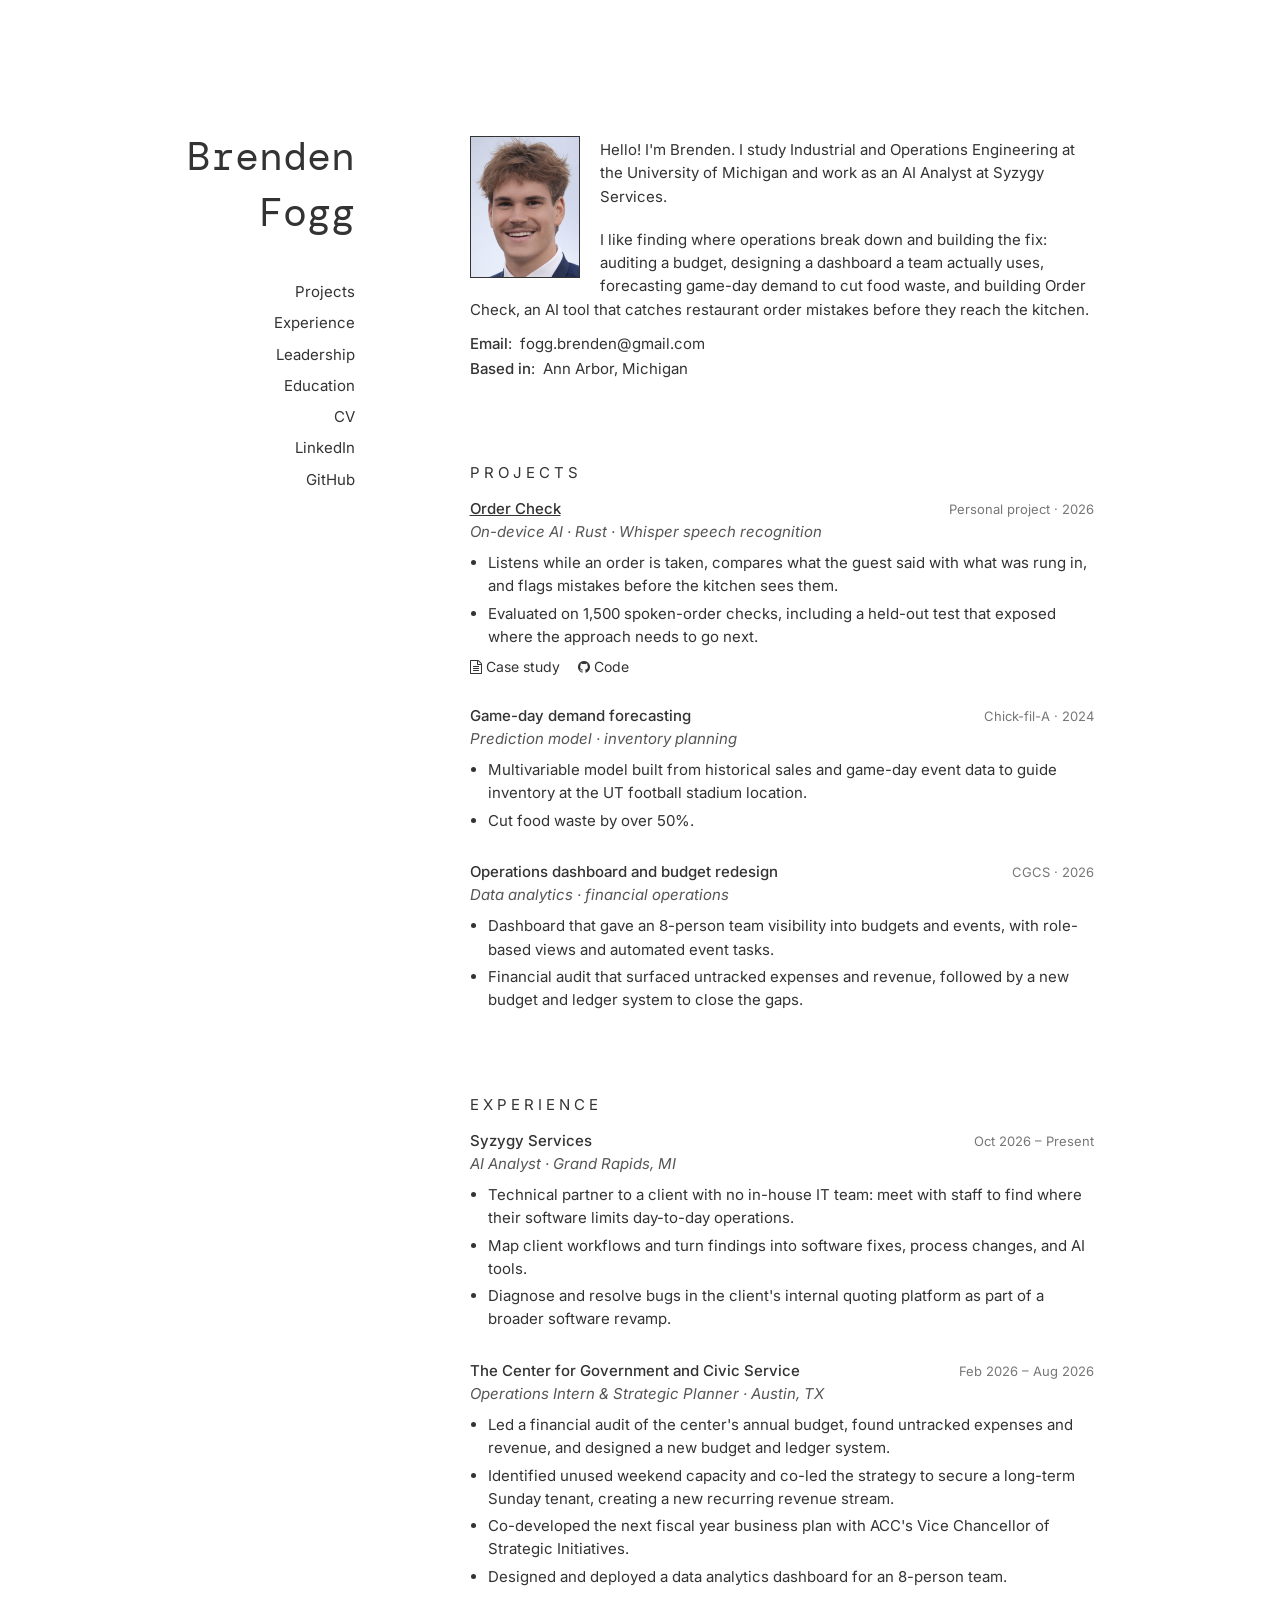
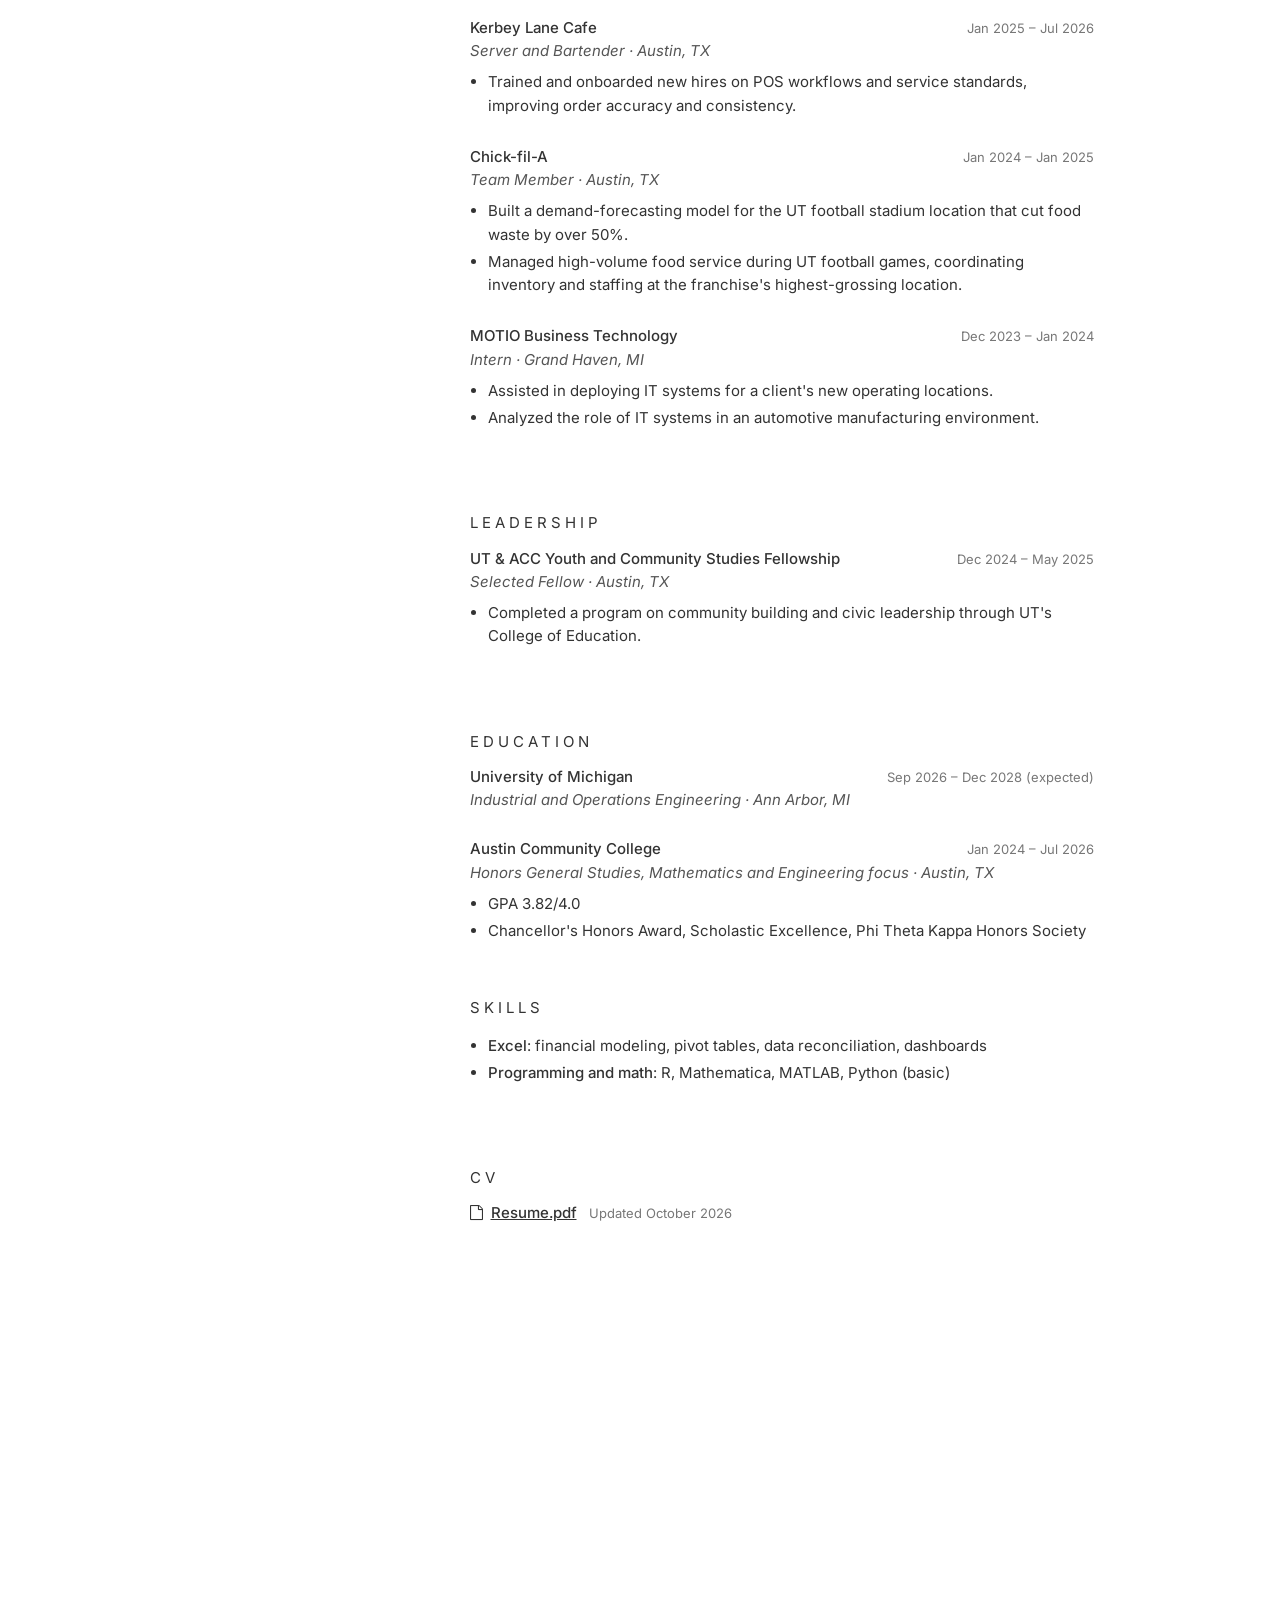
==== index.html @ 7ae4d27d "Reorganize home page: consistent entry layout, Leadership section, no budget figures Co-Authored-By:" ====
<!DOCTYPE html>
<html lang="en">
<head>
  <title>Brenden Fogg</title>

  <!-- meta -->
  <meta charset="UTF-8">
  <meta name="viewport" content="width=device-width, initial-scale=1">
  <meta name="description" content="Brenden Fogg: Industrial and Operations Engineering student at the University of Michigan and AI Analyst at Syzygy Services.">

  <!-- Font Awesome (icons) -->
  <link rel="stylesheet" href="https://cdnjs.cloudflare.com/ajax/libs/font-awesome/4.7.0/css/font-awesome.min.css">

  <!-- CSS -->
  <link rel="stylesheet" href="_css/style.css">
  <style>
    /* One layout for every entry: title + date, subtitle, bullets, links */
    .entry { margin-bottom: 26px; }
    .entry:last-child { margin-bottom: 0; }
    .entry-head { display: flex; justify-content: space-between; align-items: baseline; gap: 12px; flex-wrap: wrap; }
    .when { color: #777777; font-size: 13px; white-space: nowrap; }
    .sub { color: #555555; font-style: italic; }
    .entry ul { margin: 6px 0 0; padding-left: 18px; }
    .entry li { padding: 2px 0; }
    .entry-links { margin-top: 6px; font-size: 14px; }
    .entry-links a { margin-right: 14px; }
    .entry-links .fa { margin-right: 4px; }
    .facts div { padding: 1px 0; }
    .skill-list { margin: 0; padding-left: 18px; }
    .skill-list li { padding: 2px 0; }
  </style>
</head>

<body>
  <div class="container">

    <!-- left pane -->
    <div class="left-pane toc">
      <h1 class="name about">Brenden<br>Fogg<br></h1>
      <div class="mobile-header">
        <span class="about">Brenden Fogg</span>
      </div>
      <div class="mobile-toggle">
        <span></span>
        <span></span>
        <span></span>
      </div>
      <div class="links">
        <div class="visible-sm small-br"></div>
        <div href="#projects" class="nav projects">Projects</div>
        <div class="small-br"></div>
        <div href="#experience" class="nav experience">Experience</div>
        <div class="small-br"></div>
        <div href="#leadership" class="nav leadership">Leadership</div>
        <div class="small-br"></div>
        <div href="#education" class="nav education">Education</div>
        <div class="small-br"></div>
        <div href="#cv" class="nav cv">CV</div>
        <div class="small-br"></div>
        <a href="https://linkedin.com/in/brendenfogg">LinkedIn</a>
        <div class="small-br"></div>
        <a href="https://github.com/Brendenfogg">GitHub</a>
      </div>
    </div>

    <!-- right pane -->
    <div class="right-pane main">

      <!-- about -->
      <div class="anchor" id="about">
        <img src="_images/profile.png" alt="Brenden Fogg">
        <p>
          Hello! I'm Brenden. I study Industrial and Operations Engineering at the
          University of Michigan and work as an AI Analyst at Syzygy Services.
        </p>
        <p>
          I like finding where operations break down and building the fix: auditing a
          budget, designing a dashboard a team actually uses, forecasting game-day demand
          to cut food waste, and building Order Check, an AI tool that catches restaurant
          order mistakes before they reach the kitchen.
        </p>
        <div class="facts">
          <div><span class="bold">Email</span>:&nbsp;&nbsp;<a href="mailto:fogg.brenden@gmail.com">fogg.brenden@gmail.com</a></div>
          <div><span class="bold">Based in</span>:&nbsp;&nbsp;Ann Arbor, Michigan</div>
        </div>
      </div>

      <div class="br"></div>

      <!-- projects -->
      <div class="anchor" id="projects">
        <h2 class="section">Projects</h2>
        <div class="small-br"></div>

        <div class="entry">
          <div class="entry-head">
            <a href="projects/order-check/"><span class="bold">Order Check</span></a>
            <span class="when">Personal project · 2026</span>
          </div>
          <div class="sub">On-device AI · Rust · Whisper speech recognition</div>
          <ul>
            <li>Listens while an order is taken, compares what the guest said with what was rung in, and flags mistakes before the kitchen sees them.</li>
            <li>Evaluated on 1,500 spoken-order checks, including a held-out test that exposed where the approach needs to go next.</li>
          </ul>
          <div class="entry-links">
            <a href="projects/order-check/"><i class="fa fa-file-text-o" aria-hidden="true"></i>Case study</a>
            <a href="https://github.com/Brendenfogg/order-check"><i class="fa fa-github" aria-hidden="true"></i>Code</a>
          </div>
        </div>

        <div class="entry">
          <div class="entry-head">
            <span class="bold">Game-day demand forecasting</span>
            <span class="when">Chick-fil-A · 2024</span>
          </div>
          <div class="sub">Prediction model · inventory planning</div>
          <ul>
            <li>Multivariable model built from historical sales and game-day event data to guide inventory at the UT football stadium location.</li>
            <li>Cut food waste by over 50%.</li>
          </ul>
        </div>

        <div class="entry">
          <div class="entry-head">
            <span class="bold">Operations dashboard and budget redesign</span>
            <span class="when">CGCS · 2026</span>
          </div>
          <div class="sub">Data analytics · financial operations</div>
          <ul>
            <li>Dashboard that gave an 8-person team visibility into budgets and events, with role-based views and automated event tasks.</li>
            <li>Financial audit that surfaced untracked expenses and revenue, followed by a new budget and ledger system to close the gaps.</li>
          </ul>
        </div>
      </div>

      <div class="br"></div>

      <!-- experience -->
      <div class="anchor" id="experience">
        <h2 class="section">Experience</h2>
        <div class="small-br"></div>

        <div class="entry">
          <div class="entry-head">
            <span class="bold">Syzygy Services</span>
            <span class="when">Oct 2026 – Present</span>
          </div>
          <div class="sub">AI Analyst · Grand Rapids, MI</div>
          <ul>
            <li>Technical partner to a client with no in-house IT team: meet with staff to find where their software limits day-to-day operations.</li>
            <li>Map client workflows and turn findings into software fixes, process changes, and AI tools.</li>
            <li>Diagnose and resolve bugs in the client's internal quoting platform as part of a broader software revamp.</li>
          </ul>
        </div>

        <div class="entry">
          <div class="entry-head">
            <span class="bold">The Center for Government and Civic Service</span>
            <span class="when">Feb 2026 – Aug 2026</span>
          </div>
          <div class="sub">Operations Intern &amp; Strategic Planner · Austin, TX</div>
          <ul>
            <li>Led a financial audit of the center's annual budget, found untracked expenses and revenue, and designed a new budget and ledger system.</li>
            <li>Identified unused weekend capacity and co-led the strategy to secure a long-term Sunday tenant, creating a new recurring revenue stream.</li>
            <li>Co-developed the next fiscal year business plan with ACC's Vice Chancellor of Strategic Initiatives.</li>
            <li>Designed and deployed a data analytics dashboard for an 8-person team.</li>
          </ul>
        </div>

        <div class="entry">
          <div class="entry-head">
            <span class="bold">Kerbey Lane Cafe</span>
            <span class="when">Jan 2025 – Jul 2026</span>
          </div>
          <div class="sub">Server and Bartender · Austin, TX</div>
          <ul>
            <li>Trained and onboarded new hires on POS workflows and service standards, improving order accuracy and consistency.</li>
          </ul>
        </div>

        <div class="entry">
          <div class="entry-head">
            <span class="bold">Chick-fil-A</span>
            <span class="when">Jan 2024 – Jan 2025</span>
          </div>
          <div class="sub">Team Member · Austin, TX</div>
          <ul>
            <li>Built a demand-forecasting model for the UT football stadium location that cut food waste by over 50%.</li>
            <li>Managed high-volume food service during UT football games, coordinating inventory and staffing at the franchise's highest-grossing location.</li>
          </ul>
        </div>

        <div class="entry">
          <div class="entry-head">
            <span class="bold">MOTIO Business Technology</span>
            <span class="when">Dec 2023 – Jan 2024</span>
          </div>
          <div class="sub">Intern · Grand Haven, MI</div>
          <ul>
            <li>Assisted in deploying IT systems for a client's new operating locations.</li>
            <li>Analyzed the role of IT systems in an automotive manufacturing environment.</li>
          </ul>
        </div>
      </div>

      <div class="br"></div>

      <!-- leadership -->
      <div class="anchor" id="leadership">
        <h2 class="section">Leadership</h2>
        <div class="small-br"></div>

        <div class="entry">
          <div class="entry-head">
            <span class="bold">UT &amp; ACC Youth and Community Studies Fellowship</span>
            <span class="when">Dec 2024 – May 2025</span>
          </div>
          <div class="sub">Selected Fellow · Austin, TX</div>
          <ul>
            <li>Completed a program on community building and civic leadership through UT's College of Education.</li>
          </ul>
        </div>
      </div>

      <div class="br"></div>

      <!-- education -->
      <div class="anchor" id="education">
        <h2 class="section">Education</h2>
        <div class="small-br"></div>

        <div class="entry">
          <div class="entry-head">
            <span class="bold">University of Michigan</span>
            <span class="when">Sep 2026 – Dec 2028 (expected)</span>
          </div>
          <div class="sub">Industrial and Operations Engineering · Ann Arbor, MI</div>
        </div>

        <div class="entry">
          <div class="entry-head">
            <span class="bold">Austin Community College</span>
            <span class="when">Jan 2024 – Jul 2026</span>
          </div>
          <div class="sub">Honors General Studies, Mathematics and Engineering focus · Austin, TX</div>
          <ul>
            <li>GPA 3.82/4.0</li>
            <li>Chancellor's Honors Award, Scholastic Excellence, Phi Theta Kappa Honors Society</li>
          </ul>
        </div>

        <div class="small-br"></div>
        <h2 class="section" style="margin-top:18px">Skills</h2>
        <div class="small-br"></div>
        <ul class="skill-list">
          <li><span class="bold">Excel</span>: financial modeling, pivot tables, data reconciliation, dashboards</li>
          <li><span class="bold">Programming and math</span>: R, Mathematica, MATLAB, Python (basic)</li>
        </ul>
      </div>

      <div class="br"></div>

      <!-- cv -->
      <div class="anchor" id="cv">
        <h2 class="section">CV</h2>
        <div class="small-br"></div>
        <div>
          <a href="_data/BrendenFogg-CV.pdf"><i class="fa fa-file-o" aria-hidden="true"></i>&nbsp; <span class="bold">Resume.pdf</span></a>
          <span class="when">&nbsp; Updated October 2026</span>
        </div>
        <div class="br"></div>
      </div>

      <div class="abyss"></div>
    </div>

  </div>

  <script src="_js/main.js"></script>
</body>
</html>
---- _css/style.css ----
/* ============================================================
   Brenden Fogg — Personal Website
   Style inspired by tsnaomi.net
   ============================================================ */

/* ---- Fonts ---- */
@import url('https://fonts.googleapis.com/css2?family=DM+Mono:wght@400;500&family=Inter:wght@400;500&display=swap');


/* ---- Reset / Base ---- */
html {
  -webkit-tap-highlight-color: rgba(0, 0, 0, 0);
  -webkit-text-size-adjust: 100%;
  scroll-behavior: smooth;
}

body {
  font-size: 15px;
  font-family: 'Inter', -apple-system, BlinkMacSystemFont, 'Helvetica Neue', Helvetica, Arial, sans-serif;
  background: #ffffff;
  color: #333333;
  margin: 0;
  padding: 0;
}

h1 {
  font-weight: normal;
  margin-block-start: 0px;
  margin-block-end: 0px;
}

h2 {
  margin-block-start: 0px;
  margin-block-end: 0px;
  font-size: inherit;
  font-weight: normal;
}

a,
a:active {
  color: #333333;
  text-decoration: none;
}

a.bold,
a .bold {
  text-decoration: underline;
}

a,
.name,
.nav,
.mobile-toggle,
.mobile-header > span {
  cursor: pointer;
}

a:hover,
a:hover span,
.about:hover,
.nav:hover,
.nav.active {
  color: #6ab0d8;
}

br {
  padding-top: 2px;
}

/* ---- Name (left pane) ---- */
.name {
  font-family: 'DM Mono', 'Courier New', Courier, monospace;
  line-height: 1.4;
  font-size: 40px;
  margin-bottom: 40px;
  font-weight: 400;
}

.mobile-header {
  font-family: 'DM Mono', 'Courier New', Courier, monospace;
}

/* ---- Bold / emphasis ---- */
.bold {
  font-weight: 500;
}

/* ---- Layout ---- */
.container {
  color: #333333;
  line-height: 1.55;
  margin: 10% auto;
  overflow: visible;
}

.toc {
  z-index: 10;
  cursor: default;
  width: 224px;
}

.main {
  margin-bottom: 140px;
}

/* ---- Profile image / pixel-hero ---- */
#about img {
  float: left;
  height: 140px;
  margin: 8px 20px 10px 0;
  padding: 0;
  border: 1px solid #333333;
}

#photo-hero {
  float: left;
  width: 160px;
  min-height: 160px;
  margin: 8px 20px 10px 0;
  line-height: 0;
}

#photo-hero canvas {
  display: block;
  background: #ffffff;
  filter: grayscale(100%);
}


.main > div {
  position: relative;
  top: 0;
}

.main div p {
  margin: 0;
  padding: 10px 0;
}

/* ---- Section headers ---- */
.section {
  text-transform: uppercase;
  letter-spacing: 4px;
  margin-bottom: 4px;
}

/* ---- Scroll target offset so headings don't hide under the fixed sidebar ---- */
.anchor {
  scroll-margin-top: 40px;
}

/* ---- Spacers ---- */
.br {
  height: 80px;
}

.small-br {
  height: 8px;
}

/* ---- Icons / links ---- */
.icon {
  padding-left: 4px;
  font-size: 12px;
}

.fa {
  color: #333333;
}

/* ---- Project/paper entries ---- */
.entry {
  margin-bottom: 0;
}

.author-highlight {
  font-weight: 500;
}

/* ---- Tag chips ---- */
.tag {
  display: inline-block;
  font-size: 11px;
  letter-spacing: 0.5px;
  border: 1px solid #aaaaaa;
  color: #777777;
  padding: 1px 6px;
  margin-left: 4px;
  vertical-align: middle;
  line-height: 1.6;
}

/* ---- Abyss (scroll padding at bottom) ---- */
.abyss {
  height: 190px;
}


/* ============================================================
   Responsive — min 630px (not tiny)
   ============================================================ */
@media (min-width: 630px) {
  .mobile-header,
  .mobile-toggle,
  .visible-sm {
    display: none;
  }

  .left-pane,
  .right-pane {
    display: inline-block;
  }

  .left-pane {
    width: auto;
  }

  .toc {
    text-align: right;
    position: fixed;
    top: 10vw;
  }
}

/* ============================================================
   Responsive — min 920px (full screen)
   ============================================================ */
@media (min-width: 920px) {
  .container {
    max-width: 907px;
  }

  .right-pane {
    width: 624px;
    margin-left: 223px;
    padding-left: 60px;
  }

  .main > div {
    top: 0;
  }
}

/* ============================================================
   Responsive — 630px–1100px (half < < full)
   ============================================================ */
@media (min-width: 630px) and (max-width: 1100px) {
  .container {
    max-width: 877px;
  }

  .right-pane {
    padding-left: 30px;
  }
}

/* ============================================================
   Responsive — 630px–919px (half screen)
   ============================================================ */
@media (min-width: 630px) and (max-width: 919px) {
  .container {
    max-width: 625px;
  }

  .right-pane {
    width: 439px;
    margin-left: 156px;
  }

  .name {
    font-size: 28px;
    margin-bottom: 20px;
  }

  .links {
    font-size: 14.5px;
  }
}

/* ============================================================
   Responsive — max 629px (tiny / mobile)
   ============================================================ */
@media (max-width: 629px) {
  body {
    width: 100%;
  }

  .container {
    margin: 0 auto;
  }

  .left-pane {
    top: 0;
    left: 0;
  }

  .right-pane {
    width: 100%;
    margin: 60px 0 80px;
  }

  .right-pane > div {
    width: 94%;
    margin: 10px 18px 0 auto;
  }

  .name,
  .links .slash {
    display: none;
  }

  .mobile-header {
    font-size: 22px;
    text-align: left;
    display: block;
    word-spacing: 0px;
    padding-top: 11px;
    padding-left: 14px;
  }

  .toc {
    position: fixed;
    overflow: hidden;
    transition: all 0.3s;
    top: 0px;
    width: 100%;
    max-height: 12px;
    padding-bottom: 40px;
    border-bottom: 1px solid #c7c7c7;
    background-color: rgba(255, 255, 255, 0.95);
    z-index: 999;
    -webkit-transition: all 0.3s;
  }

  .links {
    text-align: center;
    width: 100%;
    float: right;
    padding-top: 20px;
  }

  .open-nav {
    max-height: 380px;
  }

  .mobile-toggle {
    position: absolute;
    top: 0;
    right: 0;
    width: 50px;
    height: 52px;
    transition: .5s ease-in-out;
  }

  .mobile-toggle span {
    display: block;
    width: 18px;
    height: 2px;
    margin: 0 0 4px 18px;
    background: #333333;
    transition: .25s ease-in-out;
  }

  .mobile-toggle span:nth-child(1) {
    margin-top: 20px;
    transform-origin: top left;
  }

  .mobile-toggle span:nth-child(3) {
    transform-origin: bottom left;
  }

  .open-nav .mobile-toggle span:nth-child(2) {
    width: 0%;
  }

  .open-nav .mobile-toggle span:nth-child(1) {
    transform: rotate(45deg);
  }

  .open-nav .mobile-toggle span:nth-child(3) {
    transform: rotate(-45deg);
  }
}
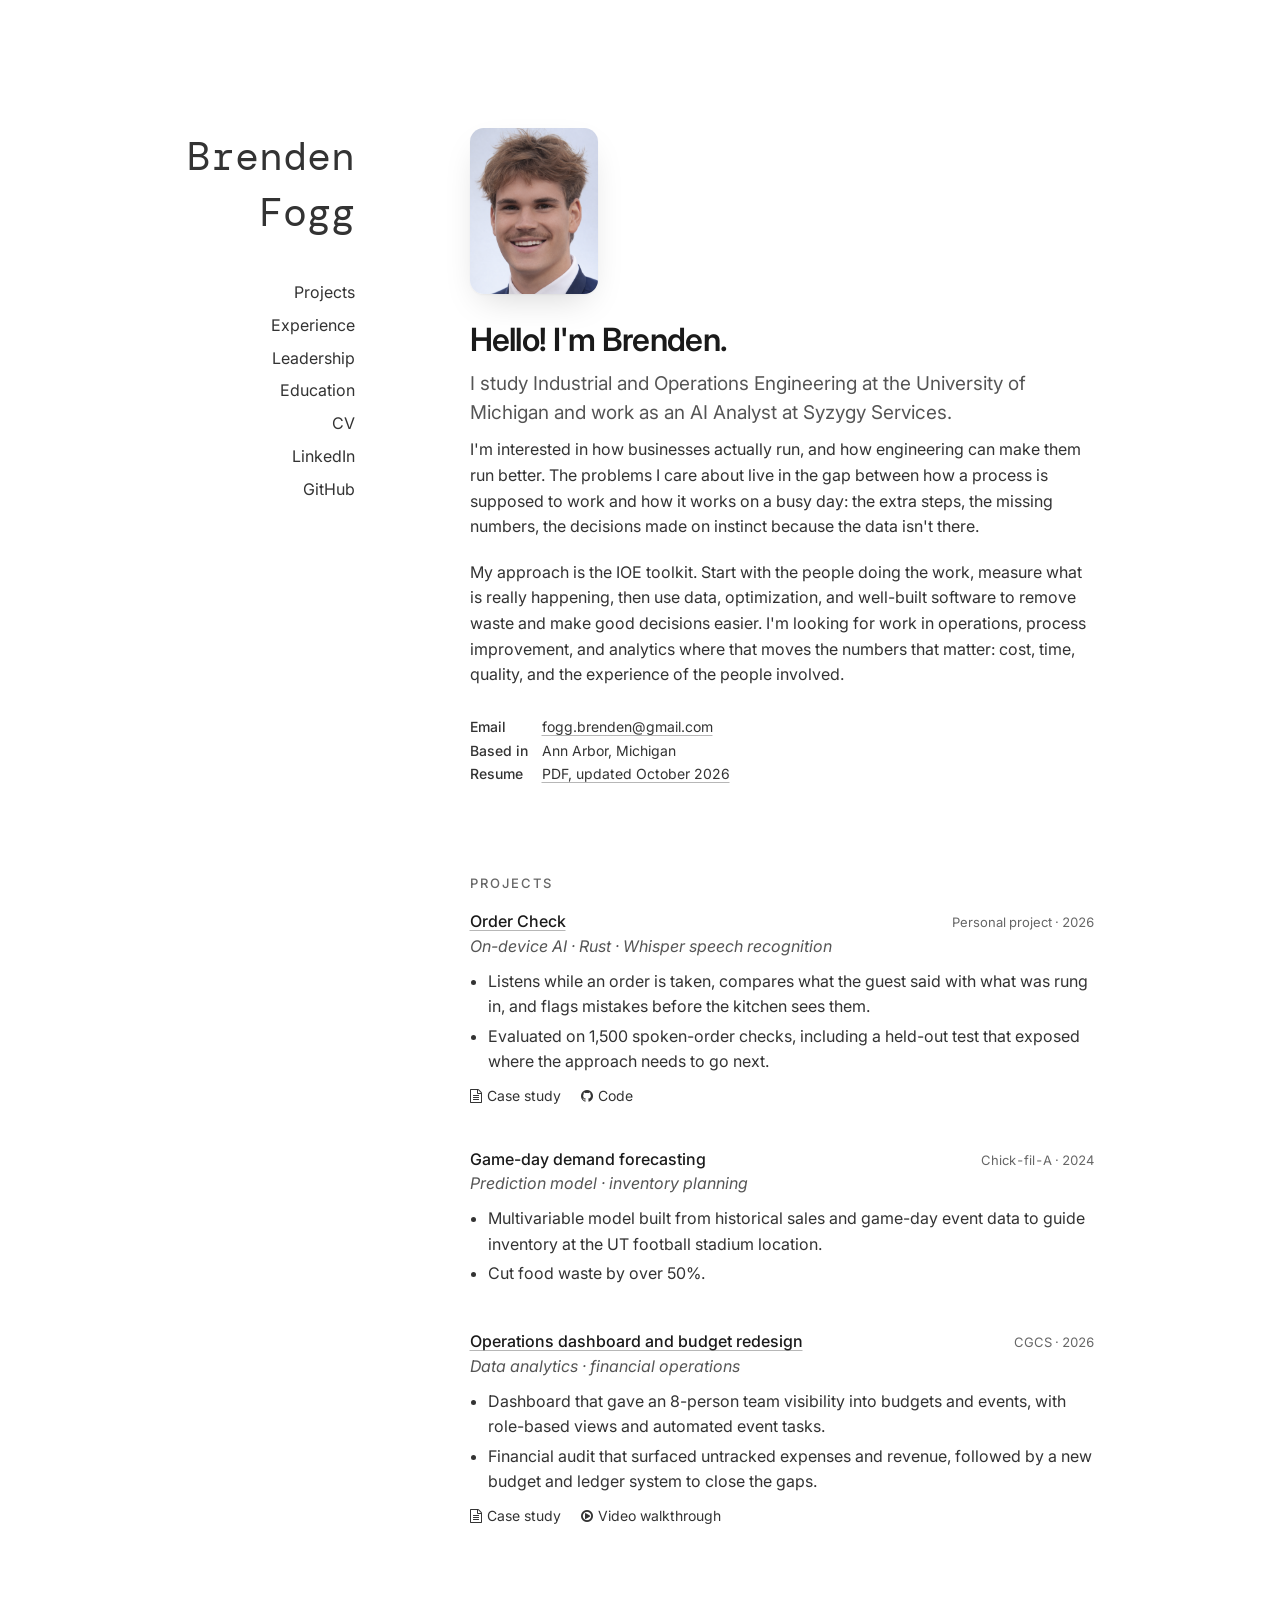
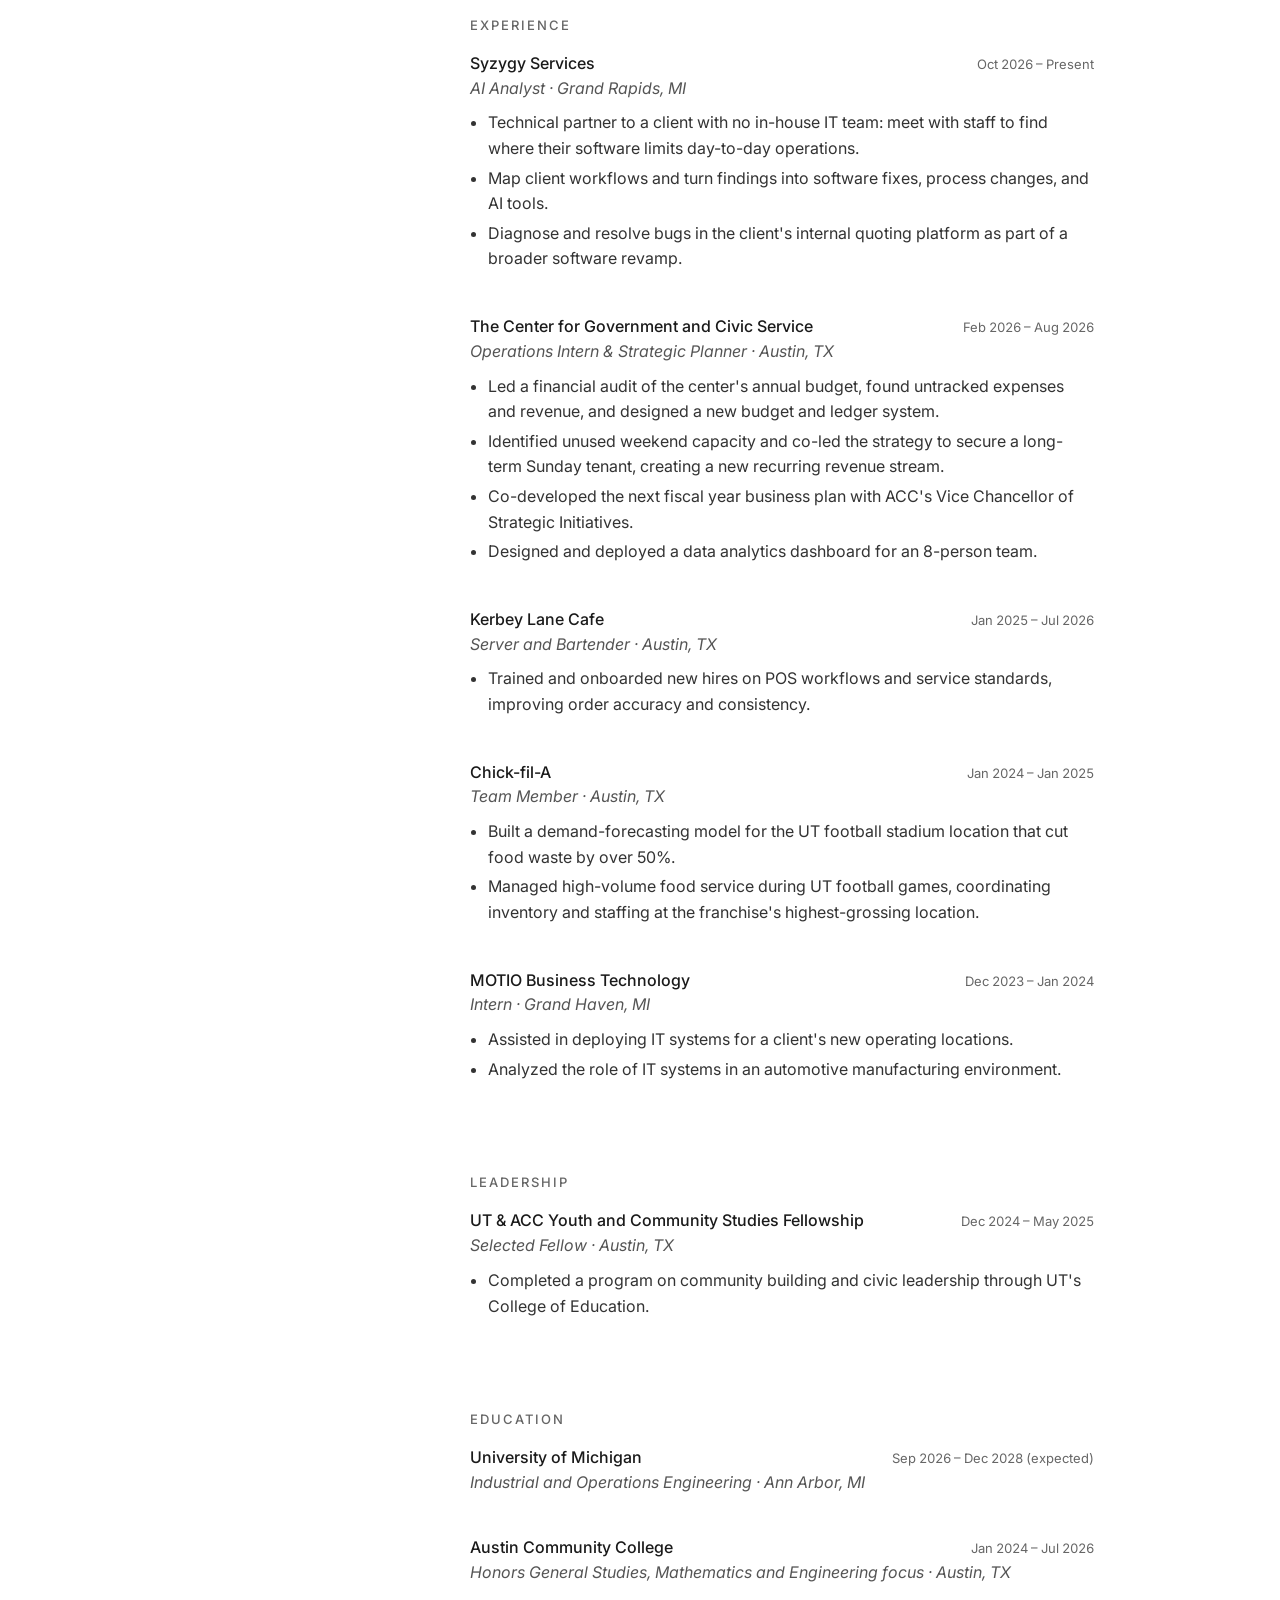
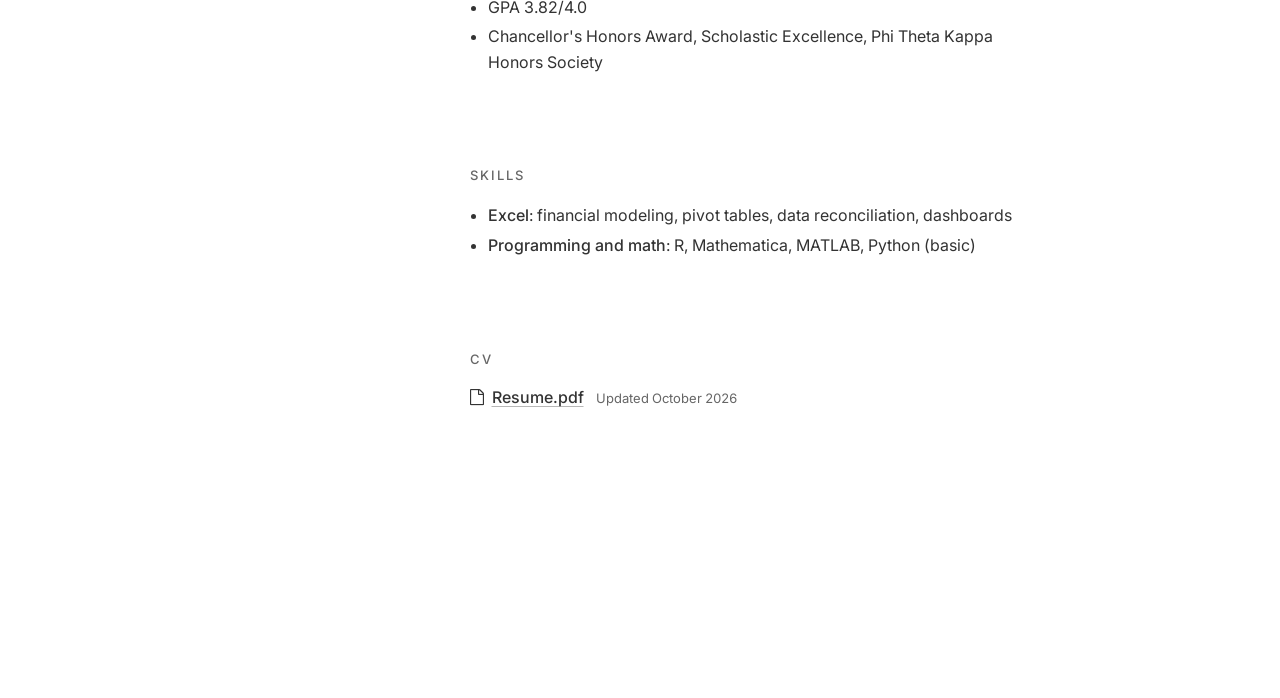
==== commit c5cb947f: "Old site: add the CGCS Command Hub case study and video Saves the in-progress work on the previous d" ====
--- a/index.html
+++ b/index.html
@@ -12,77 +12,95 @@
   <link rel="stylesheet" href="https://cdnjs.cloudflare.com/ajax/libs/font-awesome/4.7.0/css/font-awesome.min.css">
 
   <!-- CSS -->
-  <link rel="stylesheet" href="_css/style.css">
+  <link rel="stylesheet" href="_css/style.css?v=5">
   <style>
     /* One layout for every entry: title + date, subtitle, bullets, links */
-    .entry { margin-bottom: 26px; }
+    .entry { margin-bottom: 40px; }
     .entry:last-child { margin-bottom: 0; }
-    .entry-head { display: flex; justify-content: space-between; align-items: baseline; gap: 12px; flex-wrap: wrap; }
-    .when { color: #777777; font-size: 13px; white-space: nowrap; }
-    .sub { color: #555555; font-style: italic; }
-    .entry ul { margin: 6px 0 0; padding-left: 18px; }
+    .entry-head { display: flex; justify-content: space-between; align-items: baseline; gap: 4px 16px; flex-wrap: wrap; }
+    .entry-head .bold { color: var(--ink-strong); }
+    .when { color: var(--muted); font-size: 13px; white-space: nowrap; font-variant-numeric: tabular-nums; }
+    .sub { color: var(--subtle); font-style: italic; }
+    .entry ul { margin: 8px 0 0; padding-left: 18px; }
     .entry li { padding: 2px 0; }
-    .entry-links { margin-top: 6px; font-size: 14px; }
-    .entry-links a { margin-right: 14px; }
-    .entry-links .fa { margin-right: 4px; }
-    .facts div { padding: 1px 0; }
+    .entry-links { margin-top: 8px; font-size: 14px; }
+    .entry-links a { margin-right: 16px; }
+    .entry-links .fa { margin-right: 5px; }
+    .facts { display: grid; grid-template-columns: max-content 1fr; gap: 2px 14px; margin: 18px 0 0; font-size: 14px; }
+    .facts dt { font-weight: 500; }
+    .facts dd { margin: 0; }
     .skill-list { margin: 0; padding-left: 18px; }
     .skill-list li { padding: 2px 0; }
+    .resume { display: flex; align-items: baseline; gap: 12px; flex-wrap: wrap; }
+    @media (max-width: 629px) {
+      /* Stack the date under the title so every entry reads the same way */
+      .entry-head { flex-direction: column; gap: 0; }
+    }
   </style>
 </head>
 
 <body>
+  <a class="skip" href="#main">Skip to content</a>
   <div class="container">
 
     <!-- left pane -->
-    <div class="left-pane toc">
+    <nav class="left-pane toc" aria-label="Site">
       <h1 class="name about">Brenden<br>Fogg<br></h1>
       <div class="mobile-header">
         <span class="about">Brenden Fogg</span>
       </div>
-      <div class="mobile-toggle">
+      <button class="mobile-toggle" type="button" aria-label="Menu" aria-expanded="false">
         <span></span>
         <span></span>
         <span></span>
-      </div>
+      </button>
       <div class="links">
         <div class="visible-sm small-br"></div>
-        <div href="#projects" class="nav projects">Projects</div>
-        <div class="small-br"></div>
-        <div href="#experience" class="nav experience">Experience</div>
-        <div class="small-br"></div>
-        <div href="#leadership" class="nav leadership">Leadership</div>
-        <div class="small-br"></div>
-        <div href="#education" class="nav education">Education</div>
-        <div class="small-br"></div>
-        <div href="#cv" class="nav cv">CV</div>
+        <a href="#projects" class="nav projects">Projects</a>
+        <div class="small-br"></div>
+        <a href="#experience" class="nav experience">Experience</a>
+        <div class="small-br"></div>
+        <a href="#leadership" class="nav leadership">Leadership</a>
+        <div class="small-br"></div>
+        <a href="#education" class="nav education">Education</a>
+        <div class="small-br"></div>
+        <a href="#cv" class="nav cv">CV</a>
         <div class="small-br"></div>
         <a href="https://linkedin.com/in/brendenfogg">LinkedIn</a>
         <div class="small-br"></div>
         <a href="https://github.com/Brendenfogg">GitHub</a>
       </div>
-    </div>
+    </nav>
 
     <!-- right pane -->
-    <div class="right-pane main">
+    <main class="right-pane main" id="main">
 
       <!-- about -->
       <div class="anchor" id="about">
-        <img src="_images/profile.png" alt="Brenden Fogg">
-        <p>
-          Hello! I'm Brenden. I study Industrial and Operations Engineering at the
-          University of Michigan and work as an AI Analyst at Syzygy Services.
+        <img class="portrait" src="_images/profile.png" alt="Brenden Fogg" width="128" height="166">
+        <h2 class="hello">Hello! I'm Brenden.</h2>
+        <p class="intro">
+          I study Industrial and Operations Engineering at the University of Michigan
+          and work as an AI Analyst at Syzygy Services.
         </p>
         <p>
-          I like finding where operations break down and building the fix: auditing a
-          budget, designing a dashboard a team actually uses, forecasting game-day demand
-          to cut food waste, and building Order Check, an AI tool that catches restaurant
-          order mistakes before they reach the kitchen.
+          I'm interested in how businesses actually run, and how engineering can make them
+          run better. The problems I care about live in the gap between how a process is
+          supposed to work and how it works on a busy day: the extra steps, the missing
+          numbers, the decisions made on instinct because the data isn't there.
         </p>
-        <div class="facts">
-          <div><span class="bold">Email</span>:&nbsp;&nbsp;<a href="mailto:fogg.brenden@gmail.com">fogg.brenden@gmail.com</a></div>
-          <div><span class="bold">Based in</span>:&nbsp;&nbsp;Ann Arbor, Michigan</div>
-        </div>
+        <p>
+          My approach is the IOE toolkit. Start with the people doing the work, measure what
+          is really happening, then use data, optimization, and well-built software to remove
+          waste and make good decisions easier. I'm looking for work in operations, process
+          improvement, and analytics where that moves the numbers that matter: cost, time,
+          quality, and the experience of the people involved.
+        </p>
+        <dl class="facts">
+          <dt>Email</dt><dd><a class="inline" href="mailto:fogg.brenden@gmail.com">fogg.brenden@gmail.com</a></dd>
+          <dt>Based in</dt><dd>Ann Arbor, Michigan</dd>
+          <dt>Resume</dt><dd><a class="inline" href="_data/BrendenFogg-CV.pdf">PDF, updated October 2026</a></dd>
+        </dl>
       </div>
 
       <div class="br"></div>
@@ -122,7 +140,7 @@
 
         <div class="entry">
           <div class="entry-head">
-            <span class="bold">Operations dashboard and budget redesign</span>
+            <a href="projects/cgcs-hub/"><span class="bold">Operations dashboard and budget redesign</span></a>
             <span class="when">CGCS · 2026</span>
           </div>
           <div class="sub">Data analytics · financial operations</div>
@@ -130,6 +148,10 @@
             <li>Dashboard that gave an 8-person team visibility into budgets and events, with role-based views and automated event tasks.</li>
             <li>Financial audit that surfaced untracked expenses and revenue, followed by a new budget and ledger system to close the gaps.</li>
           </ul>
+          <div class="entry-links">
+            <a href="projects/cgcs-hub/"><i class="fa fa-file-text-o" aria-hidden="true"></i>Case study</a>
+            <a href="projects/cgcs-hub/#demo"><i class="fa fa-play-circle-o" aria-hidden="true"></i>Video walkthrough</a>
+          </div>
         </div>
       </div>
 
@@ -248,9 +270,13 @@
             <li>Chancellor's Honors Award, Scholastic Excellence, Phi Theta Kappa Honors Society</li>
           </ul>
         </div>
-
-        <div class="small-br"></div>
-        <h2 class="section" style="margin-top:18px">Skills</h2>
+      </div>
+
+      <div class="br"></div>
+
+      <!-- skills -->
+      <div class="anchor" id="skills">
+        <h2 class="section">Skills</h2>
         <div class="small-br"></div>
         <ul class="skill-list">
           <li><span class="bold">Excel</span>: financial modeling, pivot tables, data reconciliation, dashboards</li>
@@ -264,18 +290,17 @@
       <div class="anchor" id="cv">
         <h2 class="section">CV</h2>
         <div class="small-br"></div>
-        <div>
+        <div class="resume">
           <a href="_data/BrendenFogg-CV.pdf"><i class="fa fa-file-o" aria-hidden="true"></i>&nbsp; <span class="bold">Resume.pdf</span></a>
-          <span class="when">&nbsp; Updated October 2026</span>
-        </div>
-        <div class="br"></div>
+          <span class="when">Updated October 2026</span>
+        </div>
       </div>
 
       <div class="abyss"></div>
-    </div>
+    </main>
 
   </div>
 
-  <script src="_js/main.js"></script>
+  <script src="_js/main.js?v=4"></script>
 </body>
 </html>
--- a/_css/style.css
+++ b/_css/style.css
@@ -4,7 +4,21 @@
    ============================================================ */
 
 /* ---- Fonts ---- */
-@import url('https://fonts.googleapis.com/css2?family=DM+Mono:wght@400;500&family=Inter:wght@400;500&display=swap');
+@import url('https://fonts.googleapis.com/css2?family=DM+Mono:wght@400;500&family=Inter:wght@400;500;600&display=swap');
+
+
+/* ---- Tokens ---- */
+:root {
+  --ink: #333333;
+  --ink-strong: #1a1a1a;
+  --subtle: #555555;
+  --muted: #666666;
+  --rule: #d9d9d9;
+  --accent: #3d8bbd;
+  --radius: 14px;
+  --media-edge: rgba(0, 0, 0, 0.08);
+  --media-shadow: 0 1px 2px rgba(0, 0, 0, 0.04), 0 14px 36px -12px rgba(0, 0, 0, 0.18);
+}
 
 
 /* ---- Reset / Base ---- */
@@ -15,12 +29,45 @@
 }
 
 body {
-  font-size: 15px;
+  font-size: 16px;
   font-family: 'Inter', -apple-system, BlinkMacSystemFont, 'Helvetica Neue', Helvetica, Arial, sans-serif;
   background: #ffffff;
-  color: #333333;
+  color: var(--ink);
   margin: 0;
   padding: 0;
+  -webkit-font-smoothing: antialiased;
+}
+
+::selection {
+  background: rgba(61, 139, 189, 0.2);
+  color: var(--ink-strong);
+}
+
+/* ---- Skip link: hidden until focused from the keyboard ---- */
+.skip {
+  position: absolute;
+  left: 16px;
+  top: -100px;
+  z-index: 1000;
+  padding: 8px 12px;
+  background: #ffffff;
+  border-radius: 8px;
+}
+
+.skip:focus {
+  top: 12px;
+  box-shadow: var(--media-shadow);
+}
+
+:focus-visible {
+  outline: 2px solid var(--accent);
+  outline-offset: 3px;
+  border-radius: 2px;
+}
+
+p,
+li {
+  text-wrap: pretty;
 }
 
 h1 {
@@ -38,13 +85,23 @@
 
 a,
 a:active {
-  color: #333333;
+  color: var(--ink);
   text-decoration: none;
+  transition: color .2s ease, text-decoration-color .2s ease;
 }
 
 a.bold,
-a .bold {
+a .bold,
+a.inline {
   text-decoration: underline;
+  text-decoration-thickness: 1px;
+  text-underline-offset: 3px;
+  text-decoration-color: rgba(51, 51, 51, 0.35);
+}
+
+a:hover .bold,
+a.inline:hover {
+  text-decoration-color: currentColor;
 }
 
 a,
@@ -60,7 +117,12 @@
 .about:hover,
 .nav:hover,
 .nav.active {
-  color: #6ab0d8;
+  color: var(--accent);
+}
+
+/* The current section reads as selected, not merely hovered */
+.nav.active {
+  font-weight: 500;
 }
 
 br {
@@ -87,7 +149,7 @@
 
 /* ---- Layout ---- */
 .container {
-  color: #333333;
+  color: var(--ink);
   line-height: 1.55;
   margin: 10% auto;
   overflow: visible;
@@ -100,16 +162,69 @@
 }
 
 .main {
-  margin-bottom: 140px;
-}
-
-/* ---- Profile image / pixel-hero ---- */
-#about img {
-  float: left;
-  height: 140px;
-  margin: 8px 20px 10px 0;
-  padding: 0;
-  border: 1px solid #333333;
+  margin-bottom: 40px;
+}
+
+/* ---- About: photo stands alone above the intro ---- */
+#about .portrait {
+  display: block;
+  width: 128px;
+  height: auto;
+  aspect-ratio: 1545 / 2000; /* the photo's own proportions, so it can never stretch */
+  object-fit: cover;
+  margin: 0 0 28px;
+  border-radius: var(--radius);
+  box-shadow: var(--media-shadow);
+}
+
+.hello {
+  font-size: 32px;
+  font-weight: 600;
+  line-height: 1.15;
+  letter-spacing: -0.022em;
+  color: var(--ink-strong);
+  margin: 0 0 6px;
+  text-wrap: balance;
+}
+
+/* Case-study pages open with the same large title as the home page */
+.project-title {
+  font-size: 34px;
+  font-weight: 600;
+  line-height: 1.12;
+  letter-spacing: -0.022em;
+  color: var(--ink-strong);
+  margin: 0 0 12px;
+  text-wrap: balance;
+}
+
+.main div p.intro {
+  font-size: 19px;
+  line-height: 1.5;
+  color: var(--subtle);
+  padding: 6px 0 0;
+}
+
+/* ---- Media: rounded, soft-edged frames for screenshots and video ---- */
+.media,
+figure img,
+figure video {
+  box-sizing: border-box;
+  display: block;
+  width: 100%;
+  height: auto;
+  border-radius: var(--radius);
+  border: 1px solid var(--media-edge);
+  box-shadow: var(--media-shadow);
+}
+
+figure video {
+  aspect-ratio: 16 / 9;
+  background: #0f1115;
+}
+
+figure figcaption {
+  padding-top: 12px;
 }
 
 #photo-hero {
@@ -137,11 +252,19 @@
   padding: 10px 0;
 }
 
+.main p,
+.main li {
+  line-height: 1.6;
+}
+
 /* ---- Section headers ---- */
 .section {
+  font-size: 13px;
+  font-weight: 500;
   text-transform: uppercase;
-  letter-spacing: 4px;
-  margin-bottom: 4px;
+  letter-spacing: 0.16em;
+  color: var(--muted);
+  margin-bottom: 8px;
 }
 
 /* ---- Scroll target offset so headings don't hide under the fixed sidebar ---- */
@@ -151,7 +274,7 @@
 
 /* ---- Spacers ---- */
 .br {
-  height: 80px;
+  height: 88px;
 }
 
 .small-br {
@@ -165,7 +288,7 @@
 }
 
 .fa {
-  color: #333333;
+  color: inherit;
 }
 
 /* ---- Project/paper entries ---- */
@@ -184,7 +307,8 @@
   letter-spacing: 0.5px;
   border: 1px solid #aaaaaa;
   color: #777777;
-  padding: 1px 6px;
+  padding: 1px 8px;
+  border-radius: 999px;
   margin-left: 4px;
   vertical-align: middle;
   line-height: 1.6;
@@ -192,7 +316,16 @@
 
 /* ---- Abyss (scroll padding at bottom) ---- */
 .abyss {
-  height: 190px;
+  height: 120px;
+}
+
+/* ---- Mobile menu button ---- */
+.mobile-toggle {
+  appearance: none;
+  background: none;
+  border: 0;
+  padding: 0;
+  color: inherit;
 }
 
 
@@ -296,17 +429,34 @@
 
   .right-pane {
     width: 100%;
-    margin: 60px 0 80px;
+    margin: 84px 0 80px;
   }
 
   .right-pane > div {
-    width: 94%;
-    margin: 10px 18px 0 auto;
+    margin: 10px 20px 0;
+  }
+
+  /* Clear the 53px fixed header when jumping to a section */
+  .anchor {
+    scroll-margin-top: 76px;
+  }
+
+  .main p,
+  .main li {
+    line-height: 1.55;
+  }
+
+  .br {
+    height: 44px;
   }
 
   .name,
   .links .slash {
     display: none;
+  }
+
+  .hello {
+    font-size: 27px;
   }
 
   .mobile-header {
@@ -326,8 +476,8 @@
     width: 100%;
     max-height: 12px;
     padding-bottom: 40px;
-    border-bottom: 1px solid #c7c7c7;
-    background-color: rgba(255, 255, 255, 0.95);
+    border-bottom: 1px solid var(--rule);
+    background-color: #ffffff;
     z-index: 999;
     -webkit-transition: all 0.3s;
   }
@@ -336,11 +486,26 @@
     text-align: center;
     width: 100%;
     float: right;
-    padding-top: 20px;
+    padding-top: 12px;
+  }
+
+  /* 44px-tall tap targets; the gaps come from padding instead of spacer divs */
+  .links a {
+    display: block;
+    padding: 10px 0;
+  }
+
+  .links .small-br {
+    display: none;
+  }
+
+  /* Links in the closed menu can't be tabbed to */
+  .toc:not(.open-nav) .links {
+    visibility: hidden;
   }
 
   .open-nav {
-    max-height: 380px;
+    max-height: 480px;
   }
 
   .mobile-toggle {
@@ -357,7 +522,7 @@
     width: 18px;
     height: 2px;
     margin: 0 0 4px 18px;
-    background: #333333;
+    background: var(--ink);
     transition: .25s ease-in-out;
   }
 
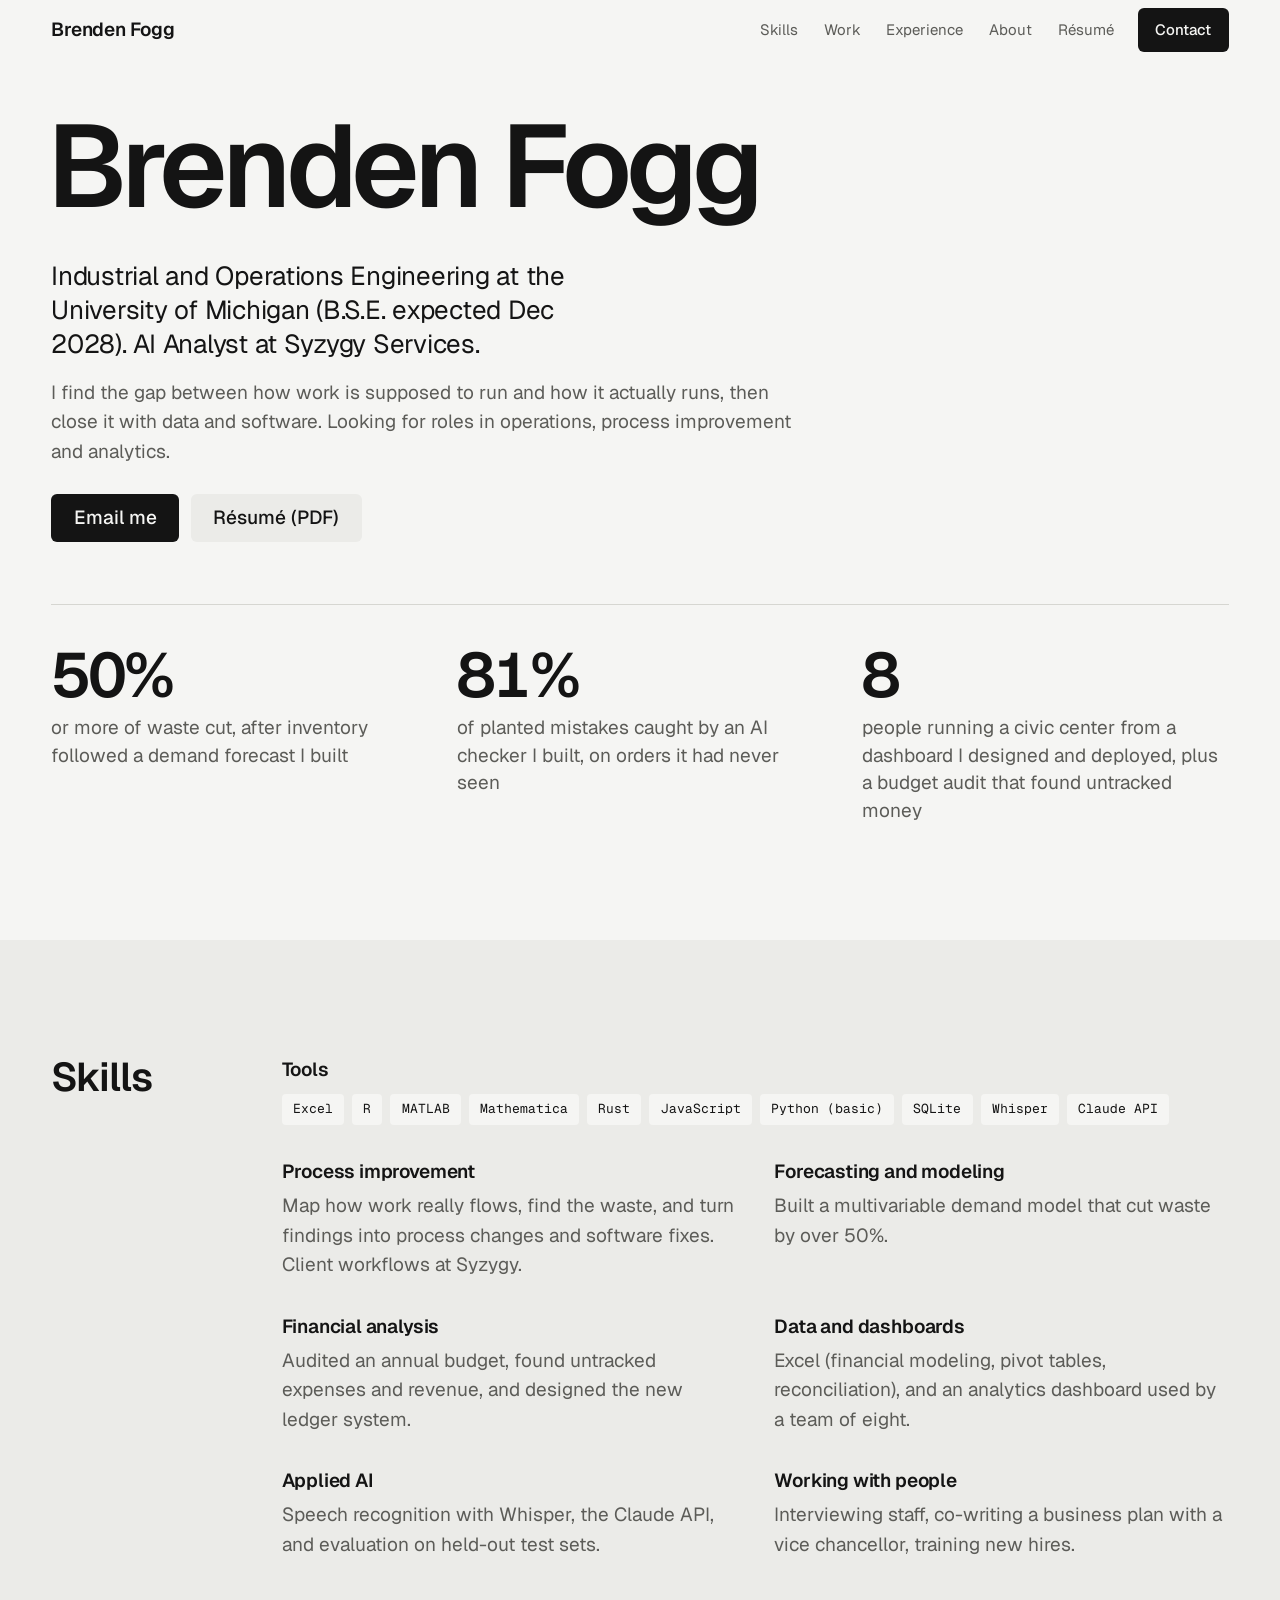
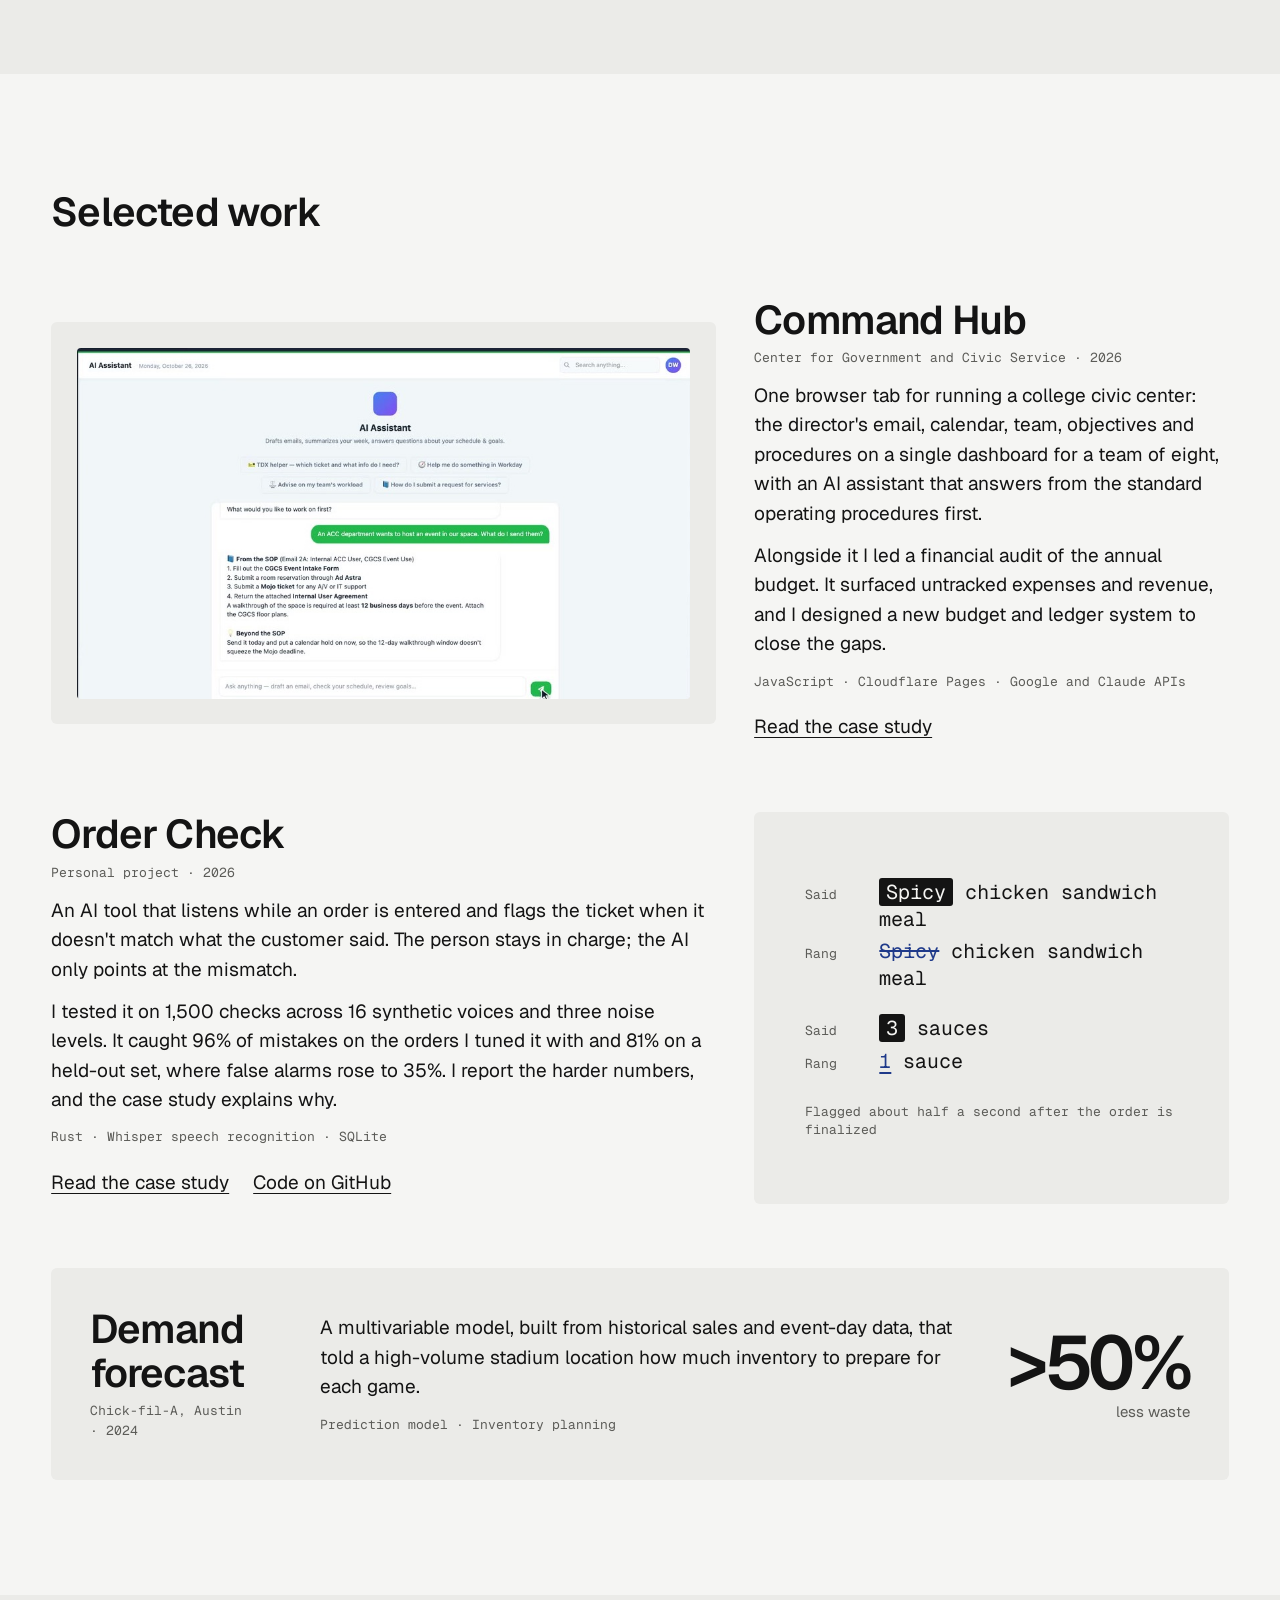
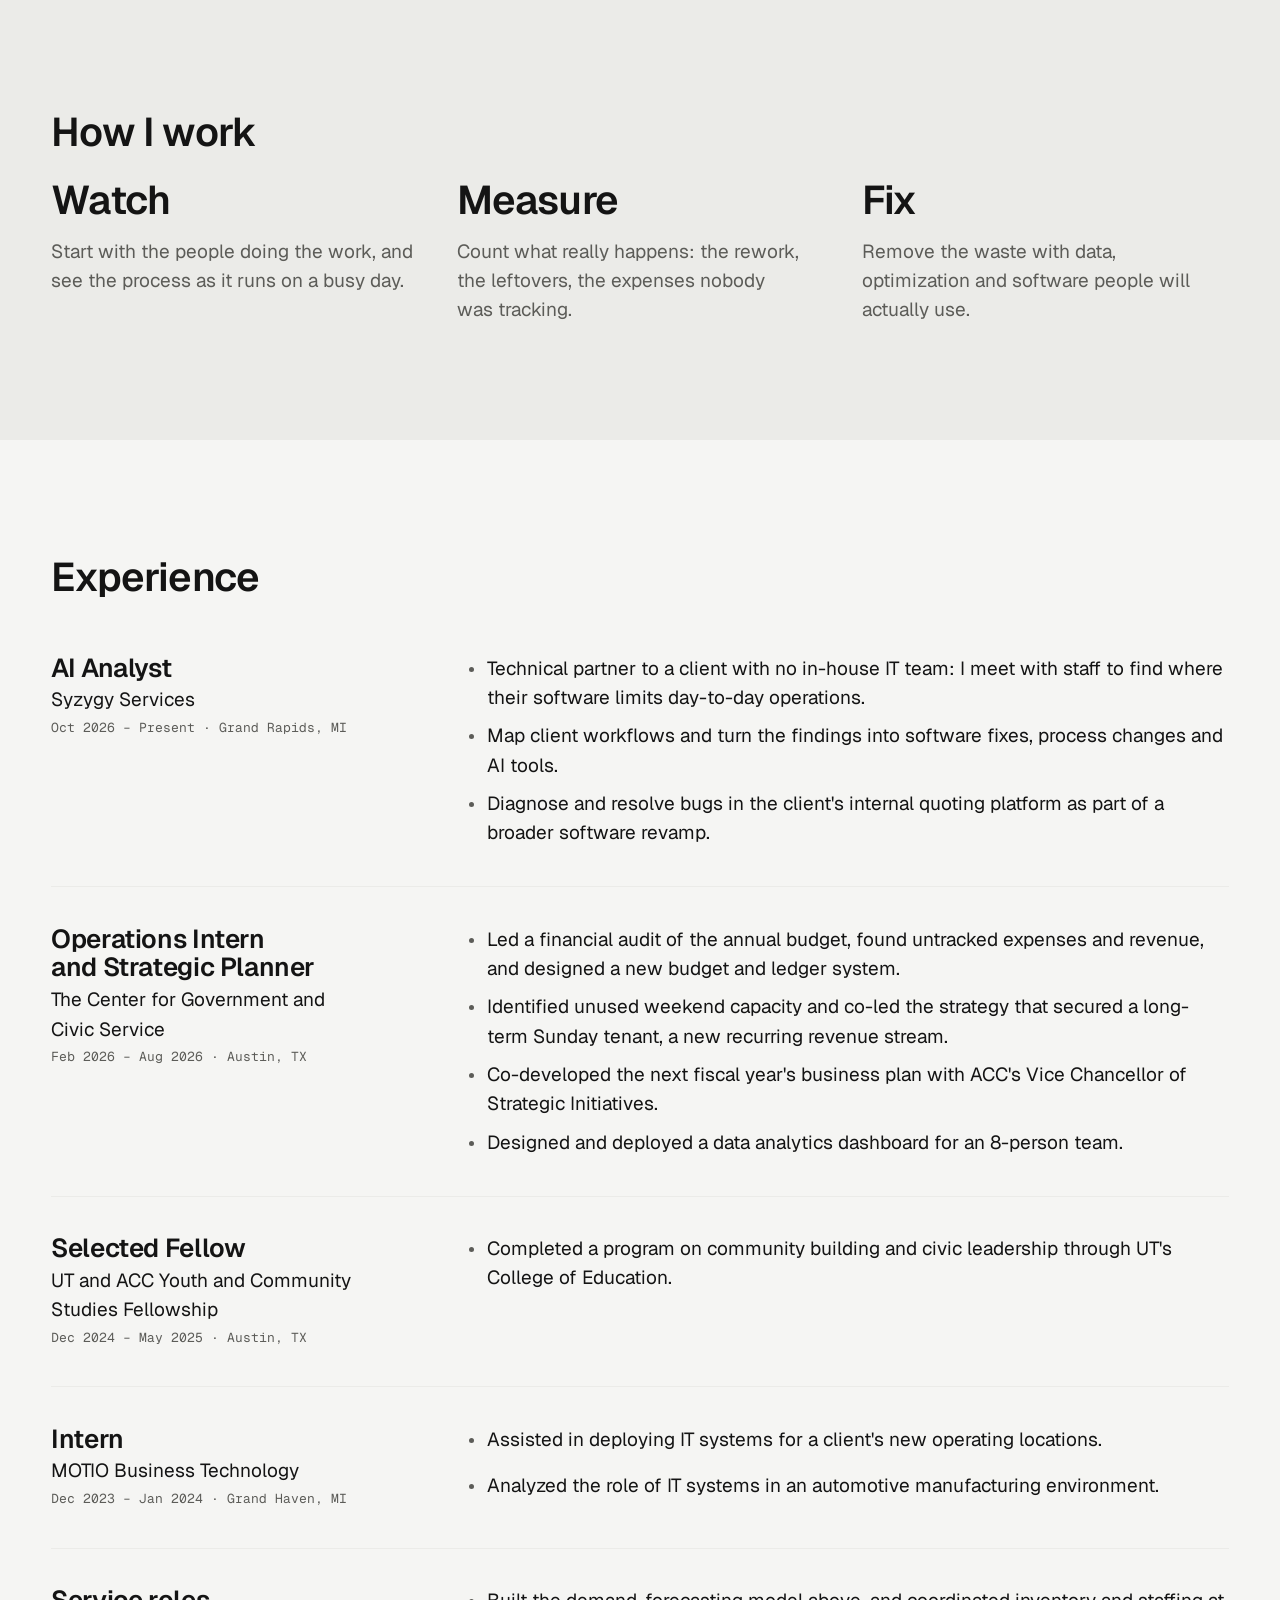
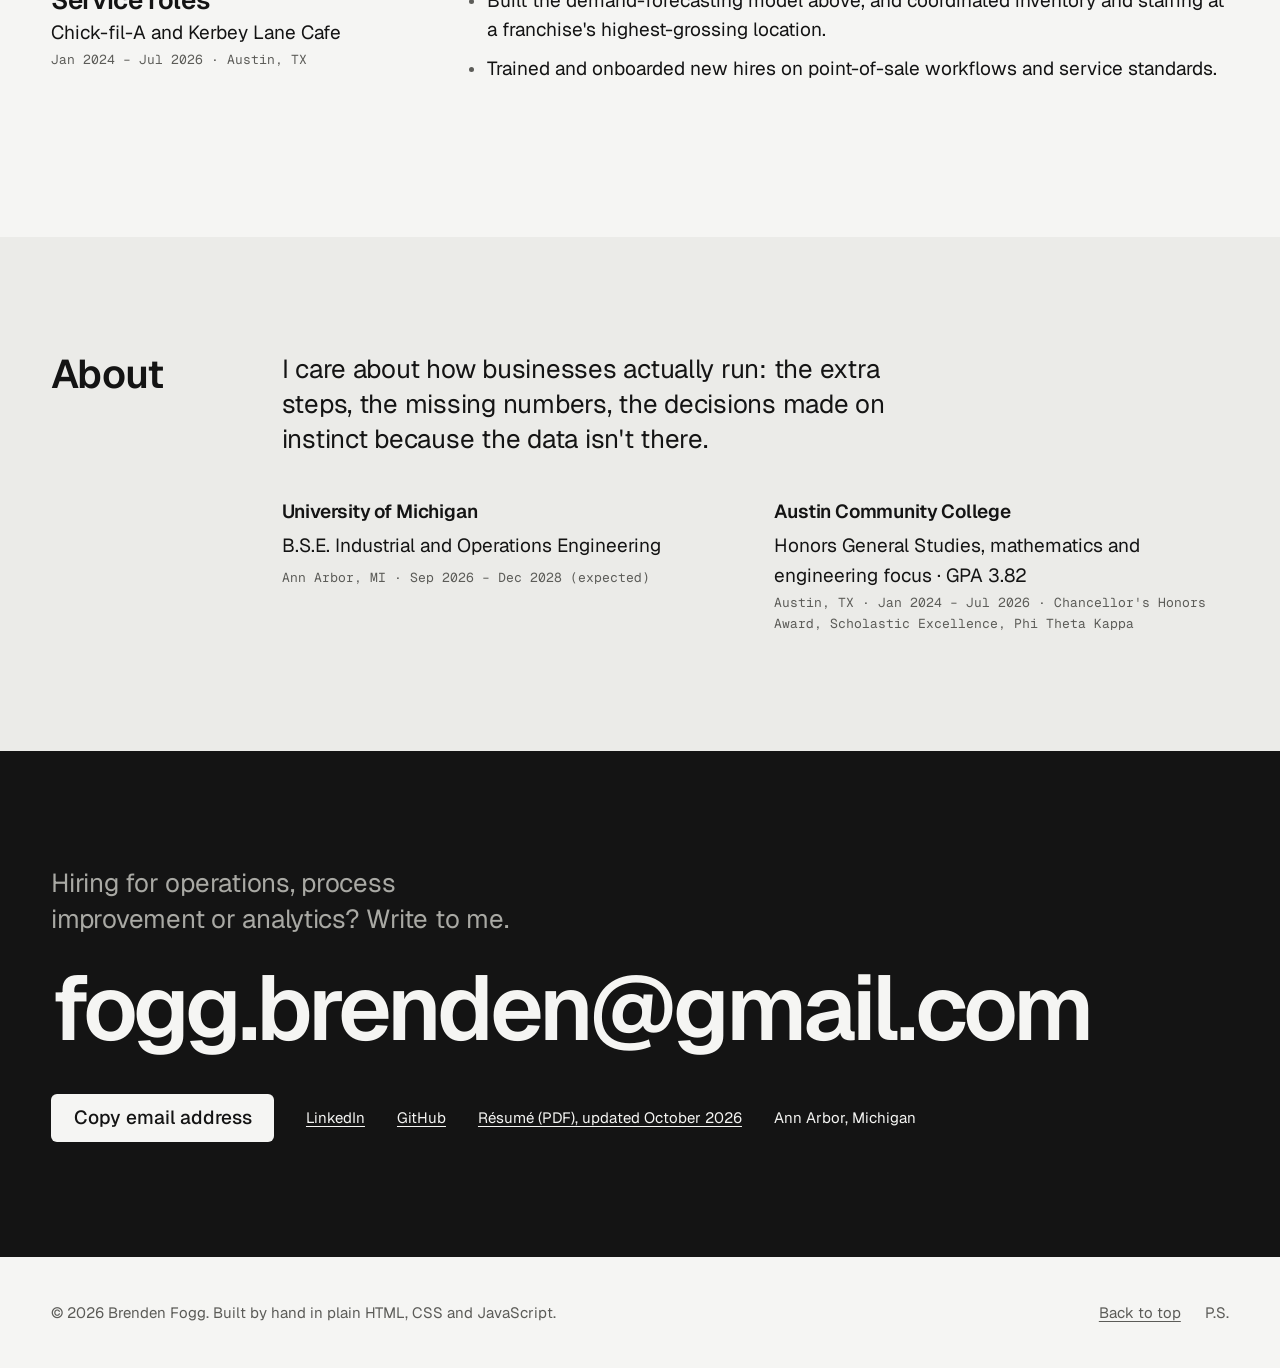
==== commit 7bfdd181: "Redesign the site: neutral layout, skills up front, hidden game Replaces the previous design with a " ====
--- a/index.html
+++ b/index.html
@@ -1,306 +1,236 @@
-<!DOCTYPE html>
+<!doctype html>
 <html lang="en">
 <head>
-  <title>Brenden Fogg</title>
-
-  <!-- meta -->
-  <meta charset="UTF-8">
-  <meta name="viewport" content="width=device-width, initial-scale=1">
-  <meta name="description" content="Brenden Fogg: Industrial and Operations Engineering student at the University of Michigan and AI Analyst at Syzygy Services.">
-
-  <!-- Font Awesome (icons) -->
-  <link rel="stylesheet" href="https://cdnjs.cloudflare.com/ajax/libs/font-awesome/4.7.0/css/font-awesome.min.css">
-
-  <!-- CSS -->
-  <link rel="stylesheet" href="_css/style.css?v=5">
-  <style>
-    /* One layout for every entry: title + date, subtitle, bullets, links */
-    .entry { margin-bottom: 40px; }
-    .entry:last-child { margin-bottom: 0; }
-    .entry-head { display: flex; justify-content: space-between; align-items: baseline; gap: 4px 16px; flex-wrap: wrap; }
-    .entry-head .bold { color: var(--ink-strong); }
-    .when { color: var(--muted); font-size: 13px; white-space: nowrap; font-variant-numeric: tabular-nums; }
-    .sub { color: var(--subtle); font-style: italic; }
-    .entry ul { margin: 8px 0 0; padding-left: 18px; }
-    .entry li { padding: 2px 0; }
-    .entry-links { margin-top: 8px; font-size: 14px; }
-    .entry-links a { margin-right: 16px; }
-    .entry-links .fa { margin-right: 5px; }
-    .facts { display: grid; grid-template-columns: max-content 1fr; gap: 2px 14px; margin: 18px 0 0; font-size: 14px; }
-    .facts dt { font-weight: 500; }
-    .facts dd { margin: 0; }
-    .skill-list { margin: 0; padding-left: 18px; }
-    .skill-list li { padding: 2px 0; }
-    .resume { display: flex; align-items: baseline; gap: 12px; flex-wrap: wrap; }
-    @media (max-width: 629px) {
-      /* Stack the date under the title so every entry reads the same way */
-      .entry-head { flex-direction: column; gap: 0; }
-    }
-  </style>
+<meta charset="utf-8">
+<meta name="viewport" content="width=device-width, initial-scale=1">
+<title>Brenden Fogg · Operations and analytics</title>
+<meta name="description" content="Brenden Fogg studies Industrial and Operations Engineering at the University of Michigan and works as an AI Analyst. He measures how work really runs, then improves it with data and software.">
+<meta property="og:title" content="Brenden Fogg · Operations and analytics">
+<meta property="og:description" content="Industrial and Operations Engineering at Michigan. AI Analyst at Syzygy Services. Process improvement, analytics and applied AI.">
+<meta property="og:type" content="website">
+<meta property="og:image" content="assets/order-check-dashboard.png">
+<meta name="twitter:card" content="summary_large_image">
+<meta name="theme-color" content="#f5f5f3">
+<link rel="icon" href="data:image/svg+xml,%3Csvg xmlns='http://www.w3.org/2000/svg' viewBox='0 0 64 64'%3E%3Crect width='64' height='64' fill='%23141414'/%3E%3Ctext x='32' y='43' font-family='Arial,sans-serif' font-size='30' font-weight='700' text-anchor='middle' fill='%23f5f5f3'%3EBF%3C/text%3E%3C/svg%3E">
+<link rel="preconnect" href="https://fonts.googleapis.com">
+<link rel="preconnect" href="https://fonts.gstatic.com" crossorigin>
+<link href="https://fonts.googleapis.com/css2?family=Geist:wght@400;500;600&family=Geist+Mono:wght@400;500&display=swap" rel="stylesheet">
+<link rel="stylesheet" href="css/site.css">
+<!--
+  Hello, source reader. People who look this hard usually like to play.
+  Type the word "rush" anywhere on the page.
+-->
 </head>
-
 <body>
-  <a class="skip" href="#main">Skip to content</a>
-  <div class="container">
-
-    <!-- left pane -->
-    <nav class="left-pane toc" aria-label="Site">
-      <h1 class="name about">Brenden<br>Fogg<br></h1>
-      <div class="mobile-header">
-        <span class="about">Brenden Fogg</span>
-      </div>
-      <button class="mobile-toggle" type="button" aria-label="Menu" aria-expanded="false">
-        <span></span>
-        <span></span>
-        <span></span>
-      </button>
-      <div class="links">
-        <div class="visible-sm small-br"></div>
-        <a href="#projects" class="nav projects">Projects</a>
-        <div class="small-br"></div>
-        <a href="#experience" class="nav experience">Experience</a>
-        <div class="small-br"></div>
-        <a href="#leadership" class="nav leadership">Leadership</a>
-        <div class="small-br"></div>
-        <a href="#education" class="nav education">Education</a>
-        <div class="small-br"></div>
-        <a href="#cv" class="nav cv">CV</a>
-        <div class="small-br"></div>
-        <a href="https://linkedin.com/in/brendenfogg">LinkedIn</a>
-        <div class="small-br"></div>
-        <a href="https://github.com/Brendenfogg">GitHub</a>
-      </div>
-    </nav>
-
-    <!-- right pane -->
-    <main class="right-pane main" id="main">
-
-      <!-- about -->
-      <div class="anchor" id="about">
-        <img class="portrait" src="_images/profile.png" alt="Brenden Fogg" width="128" height="166">
-        <h2 class="hello">Hello! I'm Brenden.</h2>
-        <p class="intro">
-          I study Industrial and Operations Engineering at the University of Michigan
-          and work as an AI Analyst at Syzygy Services.
-        </p>
-        <p>
-          I'm interested in how businesses actually run, and how engineering can make them
-          run better. The problems I care about live in the gap between how a process is
-          supposed to work and how it works on a busy day: the extra steps, the missing
-          numbers, the decisions made on instinct because the data isn't there.
-        </p>
-        <p>
-          My approach is the IOE toolkit. Start with the people doing the work, measure what
-          is really happening, then use data, optimization, and well-built software to remove
-          waste and make good decisions easier. I'm looking for work in operations, process
-          improvement, and analytics where that moves the numbers that matter: cost, time,
-          quality, and the experience of the people involved.
-        </p>
-        <dl class="facts">
-          <dt>Email</dt><dd><a class="inline" href="mailto:fogg.brenden@gmail.com">fogg.brenden@gmail.com</a></dd>
-          <dt>Based in</dt><dd>Ann Arbor, Michigan</dd>
-          <dt>Resume</dt><dd><a class="inline" href="_data/BrendenFogg-CV.pdf">PDF, updated October 2026</a></dd>
+<a class="skip" href="#main">Skip to content</a>
+
+<header class="bar">
+  <a class="bar__mark" href="#top">Brenden Fogg</a>
+  <nav class="bar__nav" aria-label="Main">
+    <a href="#skills">Skills</a>
+    <a href="#work">Work</a>
+    <a href="#experience">Experience</a>
+    <a href="#about">About</a>
+    <a href="data/BrendenFogg-CV.pdf">Résumé</a>
+  </nav>
+  <a class="bar__action" href="#contact">Contact</a>
+</header>
+
+<main id="main">
+
+  <section class="hero wrap" id="top">
+    <h1 class="hero__name">Brenden Fogg</h1>
+    <div class="hero__text">
+      <p class="hero__role">Industrial and Operations Engineering at the University of Michigan (B.S.E. expected Dec 2028). AI Analyst at Syzygy Services.</p>
+      <p class="hero__statement">I find the gap between how work is supposed to run and how it actually runs, then close it with data and software. Looking for roles in operations, process improvement and analytics.</p>
+      <p class="hero__actions">
+        <a class="button" href="mailto:fogg.brenden@gmail.com?subject=Hello%20from%20your%20site">Email me</a>
+        <a class="button button--quiet" href="data/BrendenFogg-CV.pdf">Résumé (PDF)</a>
+      </p>
+    </div>
+    <ul class="hero__results" aria-label="Results so far">
+      <li><b class="nums">50%</b><span>or more of waste cut, after inventory followed a demand forecast I built</span></li>
+      <li><b class="nums">81%</b><span>of planted mistakes caught by an AI checker I built, on orders it had never seen</span></li>
+      <li><b class="nums">8</b><span>people running a civic center from a dashboard I designed and deployed, plus a budget audit that found untracked money</span></li>
+    </ul>
+  </section>
+
+  <section class="skills band" id="skills">
+    <div class="wrap split">
+      <h2 class="heading" data-r>Skills</h2>
+      <dl class="skills__list">
+        <div class="skills__tools" data-r><dt>Tools</dt><dd><ul><li>Excel</li><li>R</li><li>MATLAB</li><li>Mathematica</li><li>Rust</li><li>JavaScript</li><li>Python (basic)</li><li>SQLite</li><li>Whisper</li><li>Claude API</li></ul></dd></div>
+        <div data-r><dt>Process improvement</dt><dd>Map how work really flows, find the waste, and turn findings into process changes and software fixes. Client workflows at Syzygy.</dd></div>
+        <div data-r><dt>Forecasting and modeling</dt><dd>Built a multivariable demand model that cut waste by over 50%.</dd></div>
+        <div data-r><dt>Financial analysis</dt><dd>Audited an annual budget, found untracked expenses and revenue, and designed the new ledger system.</dd></div>
+        <div data-r><dt>Data and dashboards</dt><dd>Excel (financial modeling, pivot tables, reconciliation), and an analytics dashboard used by a team of eight.</dd></div>
+        <div data-r><dt>Applied AI</dt><dd>Speech recognition with Whisper, the Claude API, and evaluation on held-out test sets.</dd></div>
+        <div data-r><dt>Working with people</dt><dd>Interviewing staff, co-writing a business plan with a vice chancellor, training new hires.</dd></div>
+      </dl>
+    </div>
+  </section>
+
+  <section class="work wrap" id="work">
+    <h2 class="heading" data-r>Selected work</h2>
+
+    <article class="project" id="command-hub">
+      <a class="project__shot" href="projects/cgcs-hub/" data-r>
+        <img src="assets/cgcs-hub-assistant.jpg" width="926" height="530" alt="The Command Hub's AI assistant answering a staff question from the center's standard operating procedures." loading="lazy" decoding="async">
+      </a>
+      <div class="project__text">
+        <h3 data-r>Command Hub</h3>
+        <p class="meta" data-r>Center for Government and Civic Service · 2026</p>
+        <p data-r>One browser tab for running a college civic center: the director's email, calendar, team, objectives and procedures on a single dashboard for a team of eight, with an AI assistant that answers from the standard operating procedures first.</p>
+        <p data-r>Alongside it I led a financial audit of the annual budget. It surfaced untracked expenses and revenue, and I designed a new budget and ledger system to close the gaps.</p>
+        <p class="tags" data-r>JavaScript · Cloudflare Pages · Google and Claude APIs</p>
+        <p data-r><a class="link" href="projects/cgcs-hub/">Read the case study</a></p>
+      </div>
+    </article>
+
+    <article class="project project--flip" id="order-check">
+      <a class="project__shot mismatch" href="projects/order-check/" data-r aria-label="Order Check case study. Example: the customer said spicy chicken sandwich meal and three sauces; the ticket was rung as chicken sandwich meal and one sauce.">
+        <span class="mismatch__row"><span class="mismatch__k">Said</span><span class="mismatch__v"><mark>Spicy</mark> chicken sandwich meal</span></span>
+        <span class="mismatch__row"><span class="mismatch__k">Rang</span><span class="mismatch__v"><del>Spicy</del> chicken sandwich meal</span></span>
+        <span class="mismatch__row"><span class="mismatch__k">Said</span><span class="mismatch__v"><mark>3</mark> sauces</span></span>
+        <span class="mismatch__row"><span class="mismatch__k">Rang</span><span class="mismatch__v"><mark class="mismatch__bad">1</mark> sauce</span></span>
+        <span class="mismatch__note">Flagged about half a second after the order is finalized</span>
+      </a>
+      <div class="project__text">
+        <h3 data-r>Order Check</h3>
+        <p class="meta" data-r>Personal project · 2026</p>
+        <p data-r>An AI tool that listens while an order is entered and flags the ticket when it doesn't match what the customer said. The person stays in charge; the AI only points at the mismatch.</p>
+        <p data-r>I tested it on 1,500 checks across 16 synthetic voices and three noise levels. It caught 96% of mistakes on the orders I tuned it with and 81% on a held-out set, where false alarms rose to 35%. I report the harder numbers, and the case study explains why.</p>
+        <p class="tags" data-r>Rust · Whisper speech recognition · SQLite</p>
+        <p class="project__links" data-r><a class="link" href="projects/order-check/">Read the case study</a><a class="link" href="https://github.com/Brendenfogg/order-check">Code on GitHub</a></p>
+      </div>
+    </article>
+
+    <article class="project project--plain" id="forecast">
+      <div class="project__text">
+        <h3 data-r>Demand forecast</h3>
+        <p class="meta" data-r>Chick-fil-A, Austin · 2024</p>
+      </div>
+      <div class="project__text">
+        <p data-r>A multivariable model, built from historical sales and event-day data, that told a high-volume stadium location how much inventory to prepare for each game.</p>
+        <p class="tags" data-r>Prediction model · Inventory planning</p>
+      </div>
+      <p class="project__figure nums" data-r><b>&gt;50%</b><span>less waste</span></p>
+    </article>
+  </section>
+
+  <section class="approach band" id="approach">
+    <div class="wrap">
+      <h2 class="heading" data-r>How I work</h2>
+      <ol class="approach__steps">
+        <li data-r><h3>Watch</h3><p>Start with the people doing the work, and see the process as it runs on a busy day.</p></li>
+        <li data-r><h3>Measure</h3><p>Count what really happens: the rework, the leftovers, the expenses nobody was tracking.</p></li>
+        <li data-r><h3>Fix</h3><p>Remove the waste with data, optimization and software people will actually use.</p></li>
+      </ol>
+    </div>
+  </section>
+
+  <section class="xp wrap" id="experience">
+    <h2 class="heading" data-r>Experience</h2>
+    <ol class="xp__rows">
+      <li class="xp__row" data-r>
+        <div class="xp__head">
+          <h3>AI Analyst</h3>
+          <p>Syzygy Services</p>
+          <p class="meta">Oct 2026 – Present · Grand Rapids, MI</p>
+        </div>
+        <ul>
+          <li>Technical partner to a client with no in-house IT team: I meet with staff to find where their software limits day-to-day operations.</li>
+          <li>Map client workflows and turn the findings into software fixes, process changes and AI tools.</li>
+          <li>Diagnose and resolve bugs in the client's internal quoting platform as part of a broader software revamp.</li>
+        </ul>
+      </li>
+      <li class="xp__row" data-r>
+        <div class="xp__head">
+          <h3>Operations Intern and Strategic Planner</h3>
+          <p>The Center for Government and Civic Service</p>
+          <p class="meta">Feb 2026 – Aug 2026 · Austin, TX</p>
+        </div>
+        <ul>
+          <li>Led a financial audit of the annual budget, found untracked expenses and revenue, and designed a new budget and ledger system.</li>
+          <li>Identified unused weekend capacity and co-led the strategy that secured a long-term Sunday tenant, a new recurring revenue stream.</li>
+          <li>Co-developed the next fiscal year's business plan with ACC's Vice Chancellor of Strategic Initiatives.</li>
+          <li>Designed and deployed a data analytics dashboard for an 8-person team.</li>
+        </ul>
+      </li>
+      <li class="xp__row" data-r>
+        <div class="xp__head">
+          <h3>Selected Fellow</h3>
+          <p>UT and ACC Youth and Community Studies Fellowship</p>
+          <p class="meta">Dec 2024 – May 2025 · Austin, TX</p>
+        </div>
+        <ul>
+          <li>Completed a program on community building and civic leadership through UT's College of Education.</li>
+        </ul>
+      </li>
+      <li class="xp__row" data-r>
+        <div class="xp__head">
+          <h3>Intern</h3>
+          <p>MOTIO Business Technology</p>
+          <p class="meta">Dec 2023 – Jan 2024 · Grand Haven, MI</p>
+        </div>
+        <ul>
+          <li>Assisted in deploying IT systems for a client's new operating locations.</li>
+          <li>Analyzed the role of IT systems in an automotive manufacturing environment.</li>
+        </ul>
+      </li>
+      <li class="xp__row" data-r>
+        <div class="xp__head">
+          <h3>Service roles</h3>
+          <p>Chick-fil-A and Kerbey Lane Cafe</p>
+          <p class="meta">Jan 2024 – Jul 2026 · Austin, TX</p>
+        </div>
+        <ul>
+          <li>Built the demand-forecasting model above, and coordinated inventory and staffing at a franchise's highest-grossing location.</li>
+          <li>Trained and onboarded new hires on point-of-sale workflows and service standards.</li>
+        </ul>
+      </li>
+    </ol>
+  </section>
+
+  <section class="about band" id="about">
+    <div class="wrap split">
+      <h2 class="heading" data-r>About</h2>
+      <div class="about__body">
+        <p class="lead" data-r>I care about how businesses actually run: the extra steps, the missing numbers, the decisions made on instinct because the data isn't there.</p>
+        <dl class="school">
+          <div data-r>
+            <dt>University of Michigan</dt>
+            <dd>B.S.E. Industrial and Operations Engineering<br><span class="meta">Ann Arbor, MI · Sep 2026 – Dec 2028 (expected)</span></dd>
+          </div>
+          <div data-r>
+            <dt>Austin Community College</dt>
+            <dd>Honors General Studies, mathematics and engineering focus · GPA 3.82<br><span class="meta">Austin, TX · Jan 2024 – Jul 2026 · Chancellor's Honors Award, Scholastic Excellence, Phi Theta Kappa</span></dd>
+          </div>
         </dl>
       </div>
-
-      <div class="br"></div>
-
-      <!-- projects -->
-      <div class="anchor" id="projects">
-        <h2 class="section">Projects</h2>
-        <div class="small-br"></div>
-
-        <div class="entry">
-          <div class="entry-head">
-            <a href="projects/order-check/"><span class="bold">Order Check</span></a>
-            <span class="when">Personal project · 2026</span>
-          </div>
-          <div class="sub">On-device AI · Rust · Whisper speech recognition</div>
-          <ul>
-            <li>Listens while an order is taken, compares what the guest said with what was rung in, and flags mistakes before the kitchen sees them.</li>
-            <li>Evaluated on 1,500 spoken-order checks, including a held-out test that exposed where the approach needs to go next.</li>
-          </ul>
-          <div class="entry-links">
-            <a href="projects/order-check/"><i class="fa fa-file-text-o" aria-hidden="true"></i>Case study</a>
-            <a href="https://github.com/Brendenfogg/order-check"><i class="fa fa-github" aria-hidden="true"></i>Code</a>
-          </div>
-        </div>
-
-        <div class="entry">
-          <div class="entry-head">
-            <span class="bold">Game-day demand forecasting</span>
-            <span class="when">Chick-fil-A · 2024</span>
-          </div>
-          <div class="sub">Prediction model · inventory planning</div>
-          <ul>
-            <li>Multivariable model built from historical sales and game-day event data to guide inventory at the UT football stadium location.</li>
-            <li>Cut food waste by over 50%.</li>
-          </ul>
-        </div>
-
-        <div class="entry">
-          <div class="entry-head">
-            <a href="projects/cgcs-hub/"><span class="bold">Operations dashboard and budget redesign</span></a>
-            <span class="when">CGCS · 2026</span>
-          </div>
-          <div class="sub">Data analytics · financial operations</div>
-          <ul>
-            <li>Dashboard that gave an 8-person team visibility into budgets and events, with role-based views and automated event tasks.</li>
-            <li>Financial audit that surfaced untracked expenses and revenue, followed by a new budget and ledger system to close the gaps.</li>
-          </ul>
-          <div class="entry-links">
-            <a href="projects/cgcs-hub/"><i class="fa fa-file-text-o" aria-hidden="true"></i>Case study</a>
-            <a href="projects/cgcs-hub/#demo"><i class="fa fa-play-circle-o" aria-hidden="true"></i>Video walkthrough</a>
-          </div>
-        </div>
-      </div>
-
-      <div class="br"></div>
-
-      <!-- experience -->
-      <div class="anchor" id="experience">
-        <h2 class="section">Experience</h2>
-        <div class="small-br"></div>
-
-        <div class="entry">
-          <div class="entry-head">
-            <span class="bold">Syzygy Services</span>
-            <span class="when">Oct 2026 – Present</span>
-          </div>
-          <div class="sub">AI Analyst · Grand Rapids, MI</div>
-          <ul>
-            <li>Technical partner to a client with no in-house IT team: meet with staff to find where their software limits day-to-day operations.</li>
-            <li>Map client workflows and turn findings into software fixes, process changes, and AI tools.</li>
-            <li>Diagnose and resolve bugs in the client's internal quoting platform as part of a broader software revamp.</li>
-          </ul>
-        </div>
-
-        <div class="entry">
-          <div class="entry-head">
-            <span class="bold">The Center for Government and Civic Service</span>
-            <span class="when">Feb 2026 – Aug 2026</span>
-          </div>
-          <div class="sub">Operations Intern &amp; Strategic Planner · Austin, TX</div>
-          <ul>
-            <li>Led a financial audit of the center's annual budget, found untracked expenses and revenue, and designed a new budget and ledger system.</li>
-            <li>Identified unused weekend capacity and co-led the strategy to secure a long-term Sunday tenant, creating a new recurring revenue stream.</li>
-            <li>Co-developed the next fiscal year business plan with ACC's Vice Chancellor of Strategic Initiatives.</li>
-            <li>Designed and deployed a data analytics dashboard for an 8-person team.</li>
-          </ul>
-        </div>
-
-        <div class="entry">
-          <div class="entry-head">
-            <span class="bold">Kerbey Lane Cafe</span>
-            <span class="when">Jan 2025 – Jul 2026</span>
-          </div>
-          <div class="sub">Server and Bartender · Austin, TX</div>
-          <ul>
-            <li>Trained and onboarded new hires on POS workflows and service standards, improving order accuracy and consistency.</li>
-          </ul>
-        </div>
-
-        <div class="entry">
-          <div class="entry-head">
-            <span class="bold">Chick-fil-A</span>
-            <span class="when">Jan 2024 – Jan 2025</span>
-          </div>
-          <div class="sub">Team Member · Austin, TX</div>
-          <ul>
-            <li>Built a demand-forecasting model for the UT football stadium location that cut food waste by over 50%.</li>
-            <li>Managed high-volume food service during UT football games, coordinating inventory and staffing at the franchise's highest-grossing location.</li>
-          </ul>
-        </div>
-
-        <div class="entry">
-          <div class="entry-head">
-            <span class="bold">MOTIO Business Technology</span>
-            <span class="when">Dec 2023 – Jan 2024</span>
-          </div>
-          <div class="sub">Intern · Grand Haven, MI</div>
-          <ul>
-            <li>Assisted in deploying IT systems for a client's new operating locations.</li>
-            <li>Analyzed the role of IT systems in an automotive manufacturing environment.</li>
-          </ul>
-        </div>
-      </div>
-
-      <div class="br"></div>
-
-      <!-- leadership -->
-      <div class="anchor" id="leadership">
-        <h2 class="section">Leadership</h2>
-        <div class="small-br"></div>
-
-        <div class="entry">
-          <div class="entry-head">
-            <span class="bold">UT &amp; ACC Youth and Community Studies Fellowship</span>
-            <span class="when">Dec 2024 – May 2025</span>
-          </div>
-          <div class="sub">Selected Fellow · Austin, TX</div>
-          <ul>
-            <li>Completed a program on community building and civic leadership through UT's College of Education.</li>
-          </ul>
-        </div>
-      </div>
-
-      <div class="br"></div>
-
-      <!-- education -->
-      <div class="anchor" id="education">
-        <h2 class="section">Education</h2>
-        <div class="small-br"></div>
-
-        <div class="entry">
-          <div class="entry-head">
-            <span class="bold">University of Michigan</span>
-            <span class="when">Sep 2026 – Dec 2028 (expected)</span>
-          </div>
-          <div class="sub">Industrial and Operations Engineering · Ann Arbor, MI</div>
-        </div>
-
-        <div class="entry">
-          <div class="entry-head">
-            <span class="bold">Austin Community College</span>
-            <span class="when">Jan 2024 – Jul 2026</span>
-          </div>
-          <div class="sub">Honors General Studies, Mathematics and Engineering focus · Austin, TX</div>
-          <ul>
-            <li>GPA 3.82/4.0</li>
-            <li>Chancellor's Honors Award, Scholastic Excellence, Phi Theta Kappa Honors Society</li>
-          </ul>
-        </div>
-      </div>
-
-      <div class="br"></div>
-
-      <!-- skills -->
-      <div class="anchor" id="skills">
-        <h2 class="section">Skills</h2>
-        <div class="small-br"></div>
-        <ul class="skill-list">
-          <li><span class="bold">Excel</span>: financial modeling, pivot tables, data reconciliation, dashboards</li>
-          <li><span class="bold">Programming and math</span>: R, Mathematica, MATLAB, Python (basic)</li>
-        </ul>
-      </div>
-
-      <div class="br"></div>
-
-      <!-- cv -->
-      <div class="anchor" id="cv">
-        <h2 class="section">CV</h2>
-        <div class="small-br"></div>
-        <div class="resume">
-          <a href="_data/BrendenFogg-CV.pdf"><i class="fa fa-file-o" aria-hidden="true"></i>&nbsp; <span class="bold">Resume.pdf</span></a>
-          <span class="when">Updated October 2026</span>
-        </div>
-      </div>
-
-      <div class="abyss"></div>
-    </main>
-
-  </div>
-
-  <script src="_js/main.js?v=4"></script>
+    </div>
+  </section>
+
+  <section class="contact" id="contact">
+    <div class="wrap">
+      <h2 class="contact__ask">Hiring for operations, process improvement or analytics? Write to me.</h2>
+      <a class="contact__email" href="mailto:fogg.brenden@gmail.com">fogg.brenden@<wbr>gmail.com</a>
+      <ul class="contact__more">
+        <li class="contact__copy"><button class="button button--light" type="button" id="copy-email" data-email="fogg.brenden@gmail.com" aria-live="polite" hidden>Copy email address</button></li>
+        <li><a class="link" href="https://linkedin.com/in/brendenfogg">LinkedIn</a></li>
+        <li><a class="link" href="https://github.com/Brendenfogg">GitHub</a></li>
+        <li><a class="link" href="data/BrendenFogg-CV.pdf">Résumé (PDF), updated October 2026</a></li>
+        <li>Ann Arbor, Michigan</li>
+      </ul>
+    </div>
+  </section>
+</main>
+
+<footer class="foot wrap">
+  <p>© 2026 Brenden Fogg. Built by hand in plain HTML, CSS and JavaScript.</p>
+  <p><a class="foot__top" href="#top">Back to top</a><button type="button" class="foot__rush" data-rush aria-label="P.S." hidden>P.S.</button></p>
+</footer>
+
+<script src="js/site.js" defer></script>
 </body>
 </html>
--- a/css/site.css
+++ b/css/site.css
@@ -0,0 +1,272 @@
+/* Brenden Fogg — site.css
+   Neutral and quiet: off-white ground, near-black ink, one grey tone step, a single blue used only for links in focus.
+   One typeface (Geist). No effects beyond a soft rise as sections enter. */
+
+:root {
+  --bg: #f5f5f3;
+  --surface: #ebebe8;
+  --ink: #141414;
+  --muted: #5c5c58;
+  --accent: #1f3a8a;
+  --accent-ink: #ffffff;
+  --dark-muted: #a9a9a4;
+
+  --font-display: "Geist", ui-sans-serif, system-ui, -apple-system, "Segoe UI", Helvetica, Arial, sans-serif;
+  --font-text: var(--font-display);
+
+  --step-small: 0.9375rem;
+  --step-body: clamp(1.0625rem, 1rem + 0.25vw, 1.1875rem);
+  --step-lead: clamp(1.25rem, 1.1rem + 0.7vw, 1.625rem);
+  --step-head: clamp(1.75rem, 1.4rem + 1.5vw, 2.5rem);
+  --step-display: clamp(3rem, 1.2rem + 7.6vw, 8rem);
+
+  --margin: clamp(1.25rem, 4vw, 4rem);
+  --gutter: clamp(1.25rem, 3vw, 3rem);
+  --section: clamp(4.5rem, 9vw, 9rem);
+  --bar: 3.75rem;
+  --radius: 6px;
+
+  --ease-out: cubic-bezier(0.22, 1, 0.36, 1);
+}
+
+*, *::before, *::after { box-sizing: border-box; }
+html { -webkit-text-size-adjust: 100%; text-size-adjust: 100%; scroll-padding-top: calc(var(--bar) + 1rem); }
+body { margin: 0; background: var(--bg); color: var(--ink); font-family: var(--font-text); font-size: var(--step-body); line-height: 1.55; -webkit-font-smoothing: antialiased; text-rendering: optimizeLegibility; }
+h1, h2, h3, p, figure, ul, ol, dl, dd { margin: 0; }
+ul, ol { padding: 0; list-style: none; }
+img, video { display: block; max-width: 100%; height: auto; }
+button { font: inherit; color: inherit; background: none; border: 0; padding: 0; cursor: pointer; }
+a { color: inherit; }
+::selection { background: var(--ink); color: var(--bg); }
+:focus-visible { outline: 2px solid var(--accent); outline-offset: 3px; border-radius: 2px; }
+.contact :focus-visible, .rush :focus-visible, .case-hero :focus-visible, .case-foot :focus-visible { outline-color: var(--bg); }
+
+h1, h2, h3 { font-family: var(--font-display); font-weight: 600; letter-spacing: -0.02em; line-height: 1.1; text-wrap: balance; }
+.heading { font-size: var(--step-head); }
+.lead { font-size: var(--step-lead); line-height: 1.35; letter-spacing: -0.01em; max-width: 36ch; text-wrap: pretty; }
+p { max-width: 64ch; text-wrap: pretty; }
+.meta { font-size: var(--step-small); color: var(--muted); }
+.tags { font-size: var(--step-small); color: var(--muted); }
+.nums { font-variant-numeric: tabular-nums lining-nums; }
+
+.wrap { padding-inline: var(--margin); max-width: 90rem; margin-inline: auto; }
+.band { background: var(--surface); padding-block: var(--section); }
+.split { display: grid; grid-template-columns: 12rem minmax(0, 1fr); column-gap: var(--gutter); row-gap: 2rem; align-items: start; }
+.grid { display: grid; grid-template-columns: repeat(12, minmax(0, 1fr)); column-gap: var(--gutter); }
+
+.skip { position: absolute; left: var(--margin); top: -4rem; z-index: 100; background: var(--ink); color: var(--bg); padding: 0.6rem 1rem; border-radius: var(--radius); }
+.skip:focus { top: 0.5rem; }
+
+.link { text-decoration: underline; text-decoration-thickness: 1px; text-underline-offset: 0.22em; display: inline-flex; align-items: center; min-height: 2.75rem; transition: color 160ms; }
+.link:hover { color: var(--accent); }
+.button { display: inline-flex; align-items: center; justify-content: center; min-height: 3rem; padding: 0 1.4rem; background: var(--ink); color: var(--bg); font-weight: 500; font-size: var(--step-body); text-decoration: none; border-radius: var(--radius); transition: background-color 160ms, color 160ms, transform 140ms var(--ease-out); }
+.button:hover { background: var(--accent); color: var(--accent-ink); }
+.button:active { transform: scale(0.98); }
+.button--quiet { background: var(--surface); color: var(--ink); }
+.button--quiet:hover { background: var(--ink); color: var(--bg); }
+.button--light, .button--inverse { background: var(--bg); color: var(--ink); }
+.button--light:hover, .button--inverse:hover { background: var(--accent-ink); color: var(--ink); }
+
+/* ---------- bar ---------- */
+.bar { position: sticky; top: 0; z-index: 20; min-height: var(--bar); background: var(--bg); display: flex; align-items: center; gap: 1.5rem; padding-inline: var(--margin); }
+.bar a { text-decoration: none; display: inline-flex; align-items: center; min-height: 2.75rem; }
+.bar__mark { font-weight: 600; letter-spacing: -0.01em; white-space: nowrap; }
+.bar__nav { display: flex; gap: clamp(1rem, 2vw, 2rem); margin-left: auto; font-size: var(--step-small); color: var(--muted); }
+.bar__nav a { white-space: nowrap; transition: color 160ms; }
+.bar__nav a:hover, .bar__nav a[aria-current] { color: var(--ink); }
+.bar__nav a[aria-current] { text-decoration: underline; text-underline-offset: 0.4em; }
+.bar__action { background: var(--ink); color: var(--bg); padding-inline: 1.1rem; border-radius: var(--radius); font-size: var(--step-small); font-weight: 500; transition: background-color 160ms; }
+.bar__action:hover { background: var(--accent); }
+
+/* ---------- hero ---------- */
+.hero { display: grid; grid-template-columns: minmax(0, 1fr); grid-template-areas: "name" "text" "results"; column-gap: var(--gutter); row-gap: clamp(1.5rem, 3vw, 2.5rem); padding-top: clamp(1.5rem, 4vw, 3.5rem); padding-bottom: var(--section); }
+.hero__name { grid-area: name; font-size: var(--step-display); letter-spacing: -0.045em; line-height: 0.95; margin-left: -0.04em; }
+.hero__text { grid-area: text; }
+.hero__role { font-size: var(--step-lead); line-height: 1.3; letter-spacing: -0.01em; max-width: 34ch; }
+.hero__statement { margin-top: 1rem; color: var(--muted); max-width: 60ch; }
+.hero__actions { margin-top: 1.75rem; display: flex; flex-wrap: wrap; gap: 0.75rem; }
+.hero__results { grid-area: results; border-top: 1px solid #d6d6d1; padding-top: clamp(1.5rem, 3vw, 2.5rem); margin-top: clamp(0.5rem, 2vw, 1.5rem); display: grid; grid-template-columns: repeat(3, minmax(0, 1fr)); gap: var(--gutter); }
+.hero__results li { display: grid; gap: 0.5rem; align-content: start; }
+.hero__results b { font-weight: 600; font-size: clamp(2.25rem, 1.5rem + 3vw, 4rem); letter-spacing: -0.04em; line-height: 1; }
+.hero__results span { color: var(--muted); max-width: 30ch; line-height: 1.45; }
+
+/* ---------- skills ---------- */
+.skills__list { display: grid; grid-template-columns: repeat(2, minmax(0, 1fr)); gap: 2rem var(--gutter); }
+.skills__list dt, .school dt { font-weight: 600; letter-spacing: -0.01em; }
+.skills__list dd { margin-top: 0.3rem; color: var(--muted); max-width: 42ch; }
+
+/* ---------- work ---------- */
+.work { padding-block: var(--section); }
+.project { display: grid; grid-template-columns: minmax(0, 7fr) minmax(0, 5fr); column-gap: var(--gutter); row-gap: 1.5rem; align-items: center; margin-top: clamp(2.5rem, 5vw, 4.5rem); }
+.project--flip .project__shot { order: 2; }
+.project__shot { display: block; background: var(--surface); padding: clamp(0.75rem, 2vw, 1.75rem); border-radius: var(--radius); transition: background-color 200ms; }
+.project__shot img { width: 100%; border-radius: 4px; transition: transform 400ms var(--ease-out); }
+.project__shot:hover { background: #dfdfdb; }
+.project__shot:hover img { transform: scale(1.012); }
+.project__text { display: grid; gap: 0.8rem; align-content: start; }
+.project__text h3 { font-size: var(--step-head); }
+.project__text .meta { margin-top: -0.4rem; }
+.project__links { display: flex; flex-wrap: wrap; gap: 0 1.5rem; }
+.project--plain { grid-template-columns: minmax(0, 3fr) minmax(0, 9fr); align-items: start; background: var(--surface); border-radius: var(--radius); padding: clamp(1.25rem, 3vw, 2.5rem); }
+
+/* ---------- approach ---------- */
+.approach__steps { margin-top: 2.5rem; display: grid; grid-template-columns: repeat(3, minmax(0, 1fr)); gap: var(--gutter); }
+.approach__steps p { margin-top: 0.9rem; color: var(--muted); max-width: 32ch; }
+
+/* ---------- experience ---------- */
+.xp { padding-block: var(--section); }
+.xp__rows { margin-top: 1rem; }
+.xp__row { display: grid; grid-template-columns: minmax(0, 4fr) minmax(0, 8fr); column-gap: var(--gutter); row-gap: 0.75rem; padding-block: clamp(1.5rem, 3vw, 2.5rem); }
+.xp__row + .xp__row { box-shadow: inset 0 1px 0 var(--surface); }
+.xp__head h3 { font-size: var(--step-lead); letter-spacing: -0.015em; }
+.xp__head p { margin-top: 0.2rem; }
+.xp__row ul { display: grid; gap: 0.55rem; }
+.xp__row ul li { padding-left: 1.1rem; position: relative; max-width: 62ch; color: var(--ink); }
+.xp__row ul li::before { content: ""; position: absolute; left: 0; top: 0.68em; width: 5px; height: 5px; border-radius: 50%; background: var(--muted); }
+
+/* ---------- about ---------- */
+.about__body { display: grid; gap: 1.25rem; }
+.school { margin-top: 1.25rem; display: grid; grid-template-columns: repeat(2, minmax(0, 1fr)); gap: 1.5rem var(--gutter); }
+.school dd { margin-top: 0.3rem; }
+.school .meta { display: inline-block; margin-top: 0.2rem; }
+
+/* ---------- contact ---------- */
+.contact { background: var(--ink); color: var(--bg); padding-block: var(--section); }
+.contact__ask { font-size: var(--step-lead); font-weight: 400; letter-spacing: -0.01em; line-height: 1.35; max-width: 28ch; color: var(--dark-muted); }
+.contact__email { display: block; margin-top: 1.5rem; font-size: clamp(2rem, 0.6rem + 6.4vw, 6.5rem); font-weight: 600; letter-spacing: -0.04em; line-height: 1.02; text-decoration: none; overflow-wrap: anywhere; transition: color 160ms; }
+.contact__email:hover { color: var(--dark-muted); }
+.contact__more { margin-top: 2.5rem; display: flex; flex-wrap: wrap; align-items: center; gap: 0.5rem 2rem; font-size: var(--step-small); }
+.contact__more li { min-height: 2.75rem; display: flex; align-items: center; }
+.contact .link:hover { color: var(--dark-muted); }
+
+/* ---------- footer ---------- */
+.foot { padding-block: 2rem; display: flex; flex-wrap: wrap; justify-content: space-between; gap: 0.5rem 2rem; font-size: var(--step-small); color: var(--muted); }
+
+/* ---------- entrances: CSS only, visible by default ---------- */
+@media (prefers-reduced-motion: no-preference) {
+  html { scroll-behavior: smooth; }
+  @supports (animation-timeline: view()) {
+    [data-r] { animation: reveal linear both; animation-timeline: view(); animation-range: entry 0% cover 12%; }
+  }
+  .hero__name, .hero__text > *, .hero__results li { animation: rise 700ms var(--ease-out) both; }
+  .hero__role { animation-delay: 60ms; }
+  .hero__statement { animation-delay: 120ms; }
+  .hero__actions { animation-delay: 180ms; }
+  .hero__results li:nth-child(1) { animation-delay: 240ms; }
+  .hero__results li:nth-child(2) { animation-delay: 300ms; }
+  .hero__results li:nth-child(3) { animation-delay: 360ms; }
+}
+@keyframes reveal { from { opacity: 0; transform: translateY(18px); } to { opacity: 1; transform: none; } }
+@keyframes rise { from { opacity: 0; transform: translateY(14px); } }
+
+/* ---------- Rush, the hidden game ---------- */
+.rush { width: 100vw; max-width: none; height: 100dvh; max-height: none; margin: 0; padding: 0; border: 0; background: var(--ink); color: var(--bg); overflow: auto; }
+.rush:focus { outline: none; }
+.rush::backdrop { background: var(--ink); }
+.rush__in { min-height: 100%; padding: var(--margin); display: grid; grid-template-rows: auto 1fr; gap: 1.5rem; }
+.rush__top { display: flex; align-items: center; justify-content: space-between; gap: 1rem; }
+.rush__title { font-weight: 600; font-size: var(--step-lead); letter-spacing: -0.02em; }
+.rush__hud { display: flex; gap: 1.5rem; font-weight: 500; font-size: var(--step-lead); }
+.rush__close { min-height: 2.75rem; padding-inline: 0.75rem; text-decoration: underline; text-underline-offset: 0.22em; }
+.rush__screen { display: grid; align-content: center; gap: 1.5rem; max-width: 68rem; width: 100%; margin-inline: auto; }
+.rush__big { font-size: var(--step-display); letter-spacing: -0.045em; line-height: 0.95; }
+.rush__screen > p { font-size: var(--step-lead); line-height: 1.35; max-width: 36ch; }
+.rush__screen > p.rush__small { font-size: var(--step-body); color: var(--dark-muted); max-width: 56ch; }
+.rush__play { display: grid; grid-template-columns: 1fr 1fr; gap: clamp(1.5rem, 4vw, 4rem); align-items: start; }
+.rush__said { font-size: clamp(1.5rem, 1rem + 2.2vw, 2.75rem); font-weight: 500; letter-spacing: -0.025em; line-height: 1.18; max-width: 20ch; min-height: 4.8em; }
+.rush__said-label { display: block; font-size: var(--step-small); font-weight: 400; letter-spacing: 0; color: var(--dark-muted); margin-bottom: 0.6rem; }
+.rush__ticket { background: var(--bg); color: var(--ink); padding: clamp(1rem, 2vw, 1.5rem); display: grid; gap: 0.5rem; border-radius: var(--radius); }
+.rush__timer { height: 6px; background: var(--surface); overflow: hidden; border-radius: 3px; }
+.rush__timer i { display: block; height: 100%; background: var(--ink); transform-origin: 0 50%; }
+.rush__line { width: 100%; min-height: 3.25rem; padding: 0.5rem 0.9rem; display: flex; justify-content: space-between; align-items: center; gap: 1rem; text-align: left; background: var(--surface); border-radius: 4px; font-size: var(--step-lead); line-height: 1.15; transition: background-color 140ms, color 140ms; }
+.rush__line:hover { background: var(--ink); color: var(--bg); }
+.rush__line kbd { font-family: inherit; font-size: var(--step-small); color: var(--muted); }
+.rush__line:hover kbd { color: var(--dark-muted); }
+.rush__ticket :focus-visible { outline-color: var(--accent); }
+.rush__send { width: 100%; margin-top: 0.4rem; }
+.rush__flash { min-height: 3em; margin-top: 1rem; font-size: var(--step-body); color: var(--dark-muted); }
+.rush__receipt { background: var(--bg); color: var(--ink); padding: clamp(1.25rem, 2.5vw, 2rem); max-width: 30rem; display: grid; gap: 0.4rem; border-radius: var(--radius); }
+.rush__receipt h3 { font-size: var(--step-lead); margin-bottom: 0.5rem; }
+.rush__receipt div { display: flex; justify-content: space-between; gap: 1rem; }
+.rush__receipt .rush__total { font-weight: 600; font-size: var(--step-lead); margin-top: 0.6rem; }
+.rush__actions { display: flex; flex-wrap: wrap; gap: 1rem 1.5rem; align-items: center; }
+.rush .link { color: var(--bg); }
+.rush__ticket.is-wrong { animation: shake 280ms; }
+.rush__ticket.is-right { animation: pop 260ms var(--ease-out); }
+@keyframes shake { 25% { transform: translateX(-8px); } 75% { transform: translateX(8px); } }
+@keyframes pop { 50% { transform: scale(1.015); } }
+
+/* ---------- second voice: mono for numbers, dates and labels ---------- */
+.meta, .tags, .nums, .rush__hud, .rush__line kbd, .mismatch, .skills__tools li { font-family: "Geist Mono", ui-monospace, "SF Mono", Menlo, Consolas, monospace; font-variant-numeric: tabular-nums; }
+.meta, .tags { font-size: 0.8125rem; letter-spacing: 0; }
+.hero__results b, .approach__steps h3 { font-family: var(--font-display); }
+
+/* section headings are quiet labels; project and role titles carry the weight */
+.approach__steps h3 { font-size: var(--step-head); letter-spacing: -0.02em; line-height: 1.1; }
+.approach__steps { margin-top: 1.5rem; }
+
+
+.skills__tools { grid-column: 1 / -1; }
+.skills__tools ul { display: flex; flex-wrap: wrap; gap: 0.5rem; margin-top: 0.6rem; }
+.skills__tools li { font-size: 0.8125rem; padding: 0.35rem 0.7rem; background: var(--bg); border-radius: 4px; color: var(--ink); }
+.skills__list dd:has(ul) { max-width: none; }
+
+/* the Order Check card: the mismatch itself, set in type */
+.mismatch { display: grid; gap: 0.35rem; align-content: center; padding: clamp(1.5rem, 4vw, 3.5rem); text-decoration: none; min-height: 100%; font-size: clamp(0.9375rem, 0.7rem + 0.9vw, 1.25rem); line-height: 1.35; }
+.mismatch__row { display: grid; grid-template-columns: 4.5ch minmax(0, 1fr); column-gap: 1.25rem; align-items: baseline; }
+.mismatch__row:nth-of-type(3) { margin-top: 1.1rem; }
+.mismatch__k { color: var(--muted); font-size: 0.8125rem; }
+.mismatch mark { background: var(--ink); color: var(--bg); padding: 0.05em 0.35em; border-radius: 3px; }
+.mismatch mark.mismatch__bad, .mismatch del { background: none; color: var(--accent); text-decoration: line-through; text-decoration-thickness: 2px; padding: 0; }
+.mismatch mark.mismatch__bad { text-decoration: underline; text-underline-offset: 0.2em; }
+.mismatch__note { margin-top: 1.4rem; color: var(--muted); font-size: 0.8125rem; }
+
+.project--plain { grid-template-columns: 12rem minmax(0, 1fr) auto; align-items: center; }
+.project__figure { display: grid; justify-items: end; text-align: right; font-family: var(--font-display); max-width: none; }
+.project__figure b { font-weight: 600; font-size: clamp(2.5rem, 1.5rem + 4vw, 5rem); letter-spacing: -0.045em; line-height: 1; }
+.project__figure span { color: var(--muted); font-size: var(--step-small); }
+
+.foot { align-items: baseline; }
+.foot p { display: flex; gap: 1.5rem; align-items: baseline; }
+.foot__top, .foot__rush { padding-block: 0.75rem; color: var(--muted); text-decoration: none; }
+.foot__top:hover, .foot__rush:hover { color: var(--ink); }
+.foot__top { text-decoration: underline; text-underline-offset: 0.22em; }
+[hidden] { display: none !important; }
+
+.rush__line.is-culprit { outline: 3px solid var(--accent); outline-offset: -3px; }
+.rush__line.is-picked { background: var(--ink); color: var(--bg); }
+@media (pointer: coarse) { .rush__line kbd, .rush__keys { display: none; } }
+.rush__line.is-empty { visibility: hidden; }
+
+/* ---------- small screens ---------- */
+@media (max-width: 60rem) {
+  /* the name row scrolls away; only the 44px link row stays pinned */
+  .bar { top: -3.15rem; flex-wrap: wrap; row-gap: 0; padding-top: 0.4rem; }
+  .bar__mark { margin-right: auto; }
+  .bar__nav { order: 3; flex-basis: 100%; min-width: 0; margin-left: 0; gap: 0; justify-content: space-between; font-size: 0.8125rem; }
+  html { scroll-padding-top: 4rem; }
+  .contact__copy { flex-basis: 100%; }
+  .project__figure { justify-items: start; text-align: left; }
+  .rush__screen { align-content: start; }
+  .rush__said { font-size: 1.25rem; min-height: 6.2em; max-width: none; }
+  .rush__flash { min-height: 4.5em; margin-top: 0.5rem; }
+
+  .hero__results { grid-template-columns: minmax(0, 1fr); gap: 1.5rem; }
+  .hero__results li { grid-template-columns: 7rem minmax(0, 1fr); align-items: baseline; }
+
+  .split, .project, .project--plain, .xp__row { grid-template-columns: minmax(0, 1fr); }
+  .project--flip .project__shot { order: 0; }
+  .approach__steps { grid-template-columns: minmax(0, 1fr); gap: 2rem; }
+  .rush__hud { gap: 0.9rem; }
+}
+@media (max-width: 40rem) {
+  .skills__list, .school { grid-template-columns: minmax(0, 1fr); }
+}
+
+@media (prefers-reduced-motion: reduce) {
+  .rush__ticket.is-wrong, .rush__ticket.is-right { animation: none; }
+  * { transition-duration: 1ms !important; }
+}
+
+@media (max-width: 60rem) and (orientation: portrait) { .rush__play { grid-template-columns: 1fr; } }
+@media (max-height: 34rem) { .rush__in { gap: 0.5rem; } .rush__said { font-size: 1.125rem; min-height: 0; } .rush__line { min-height: 2.75rem; font-size: 1rem; } }
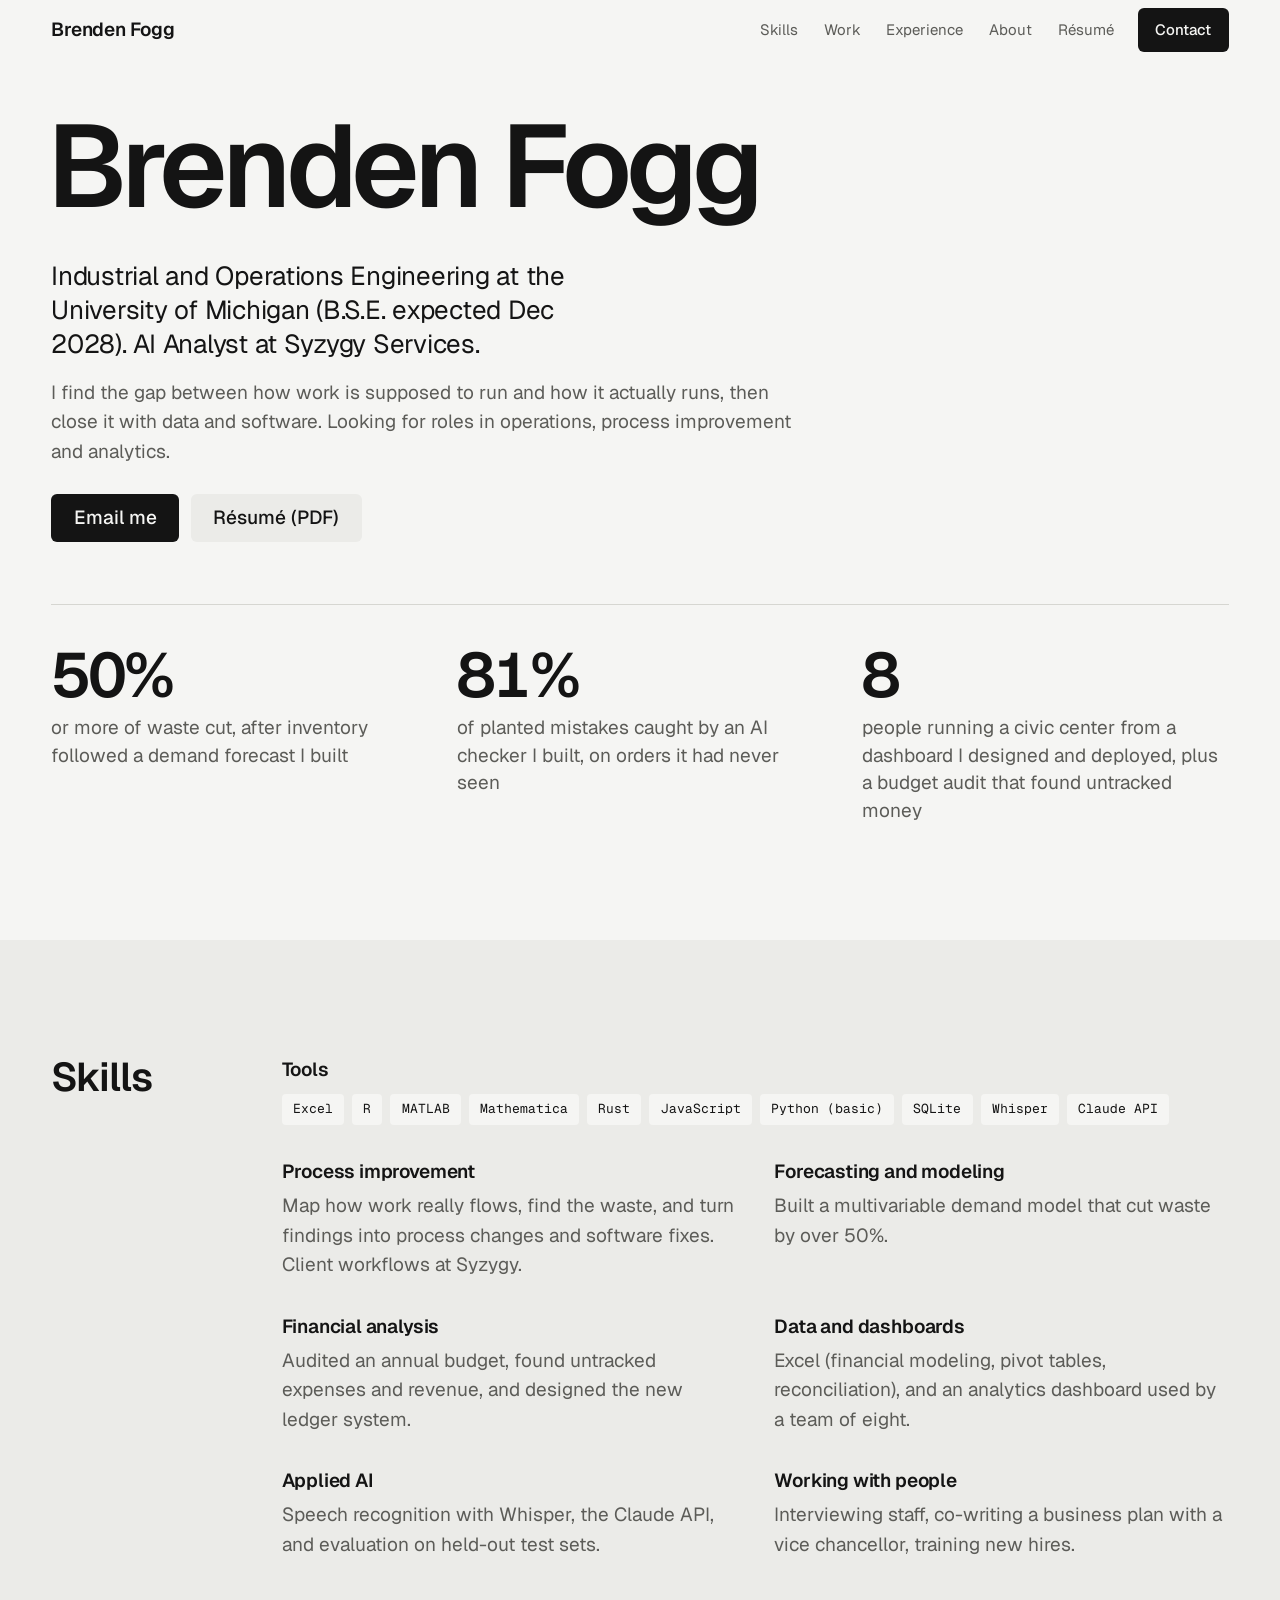
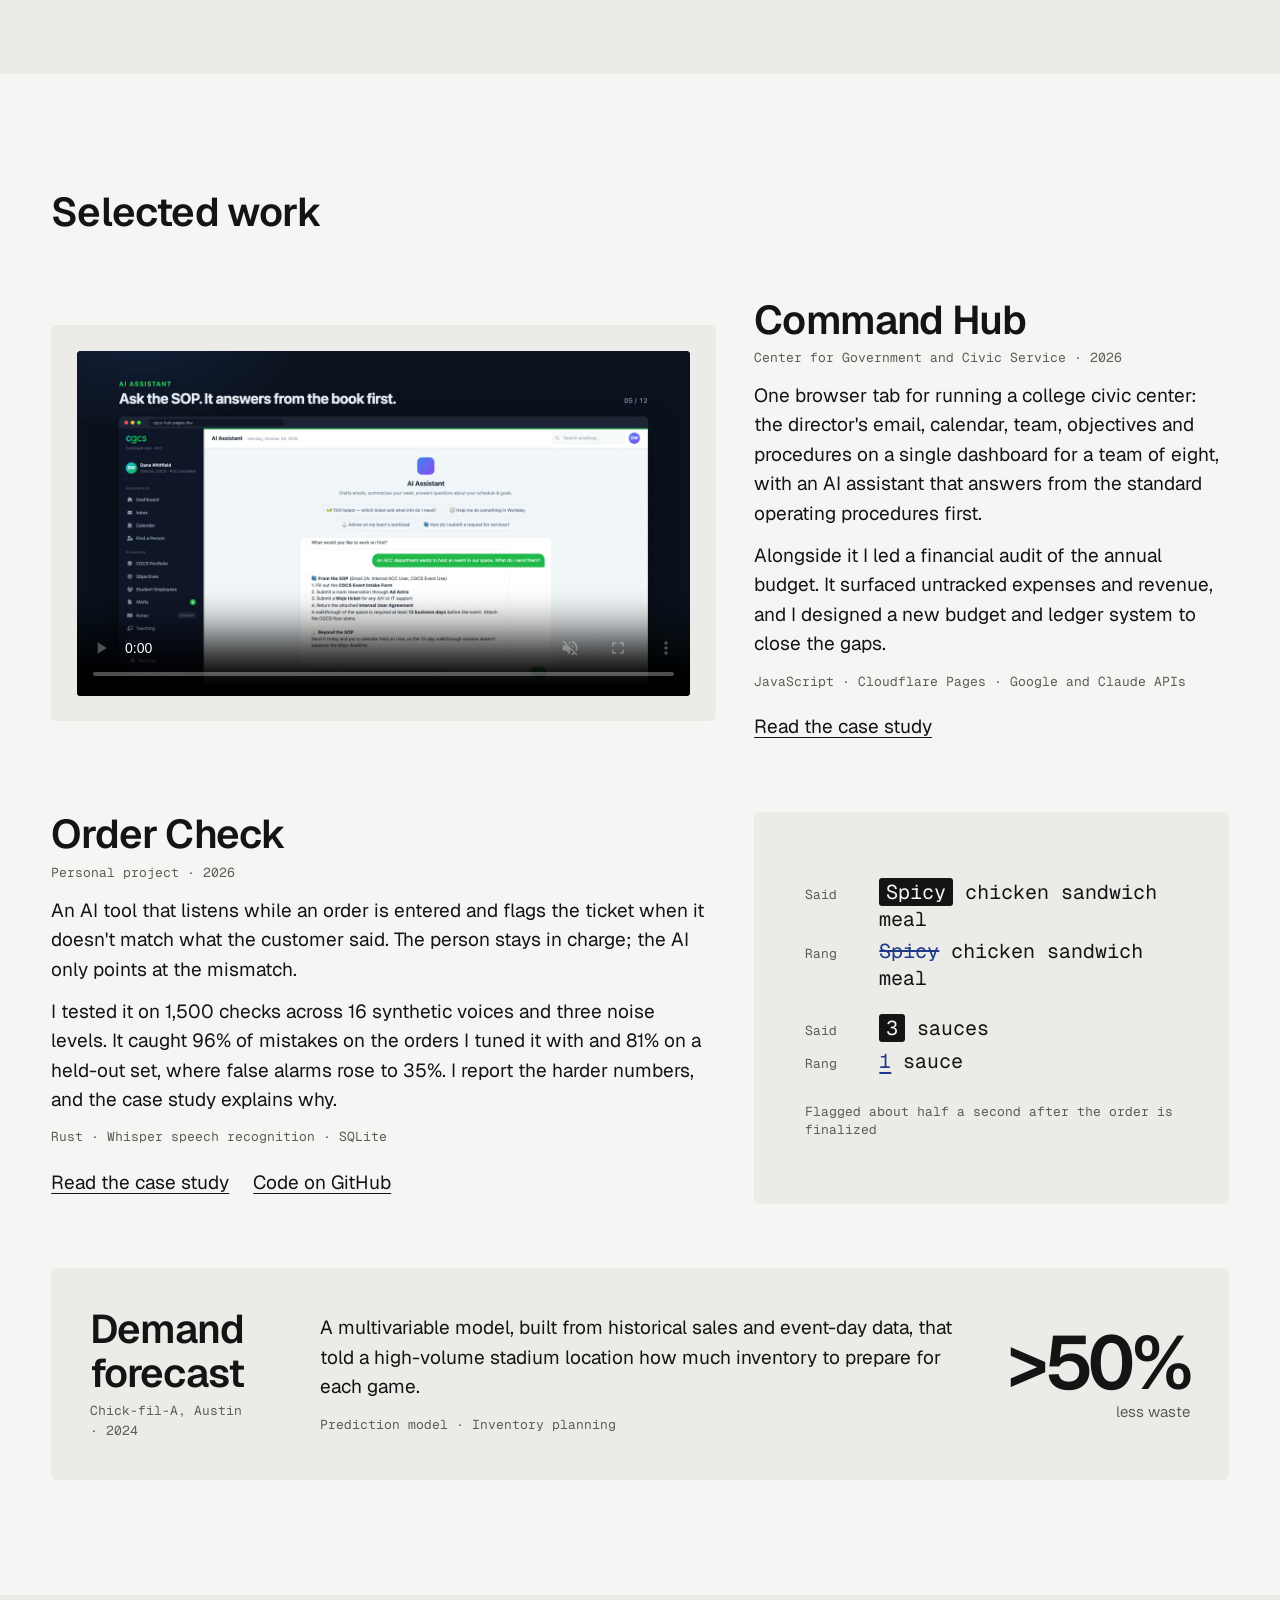
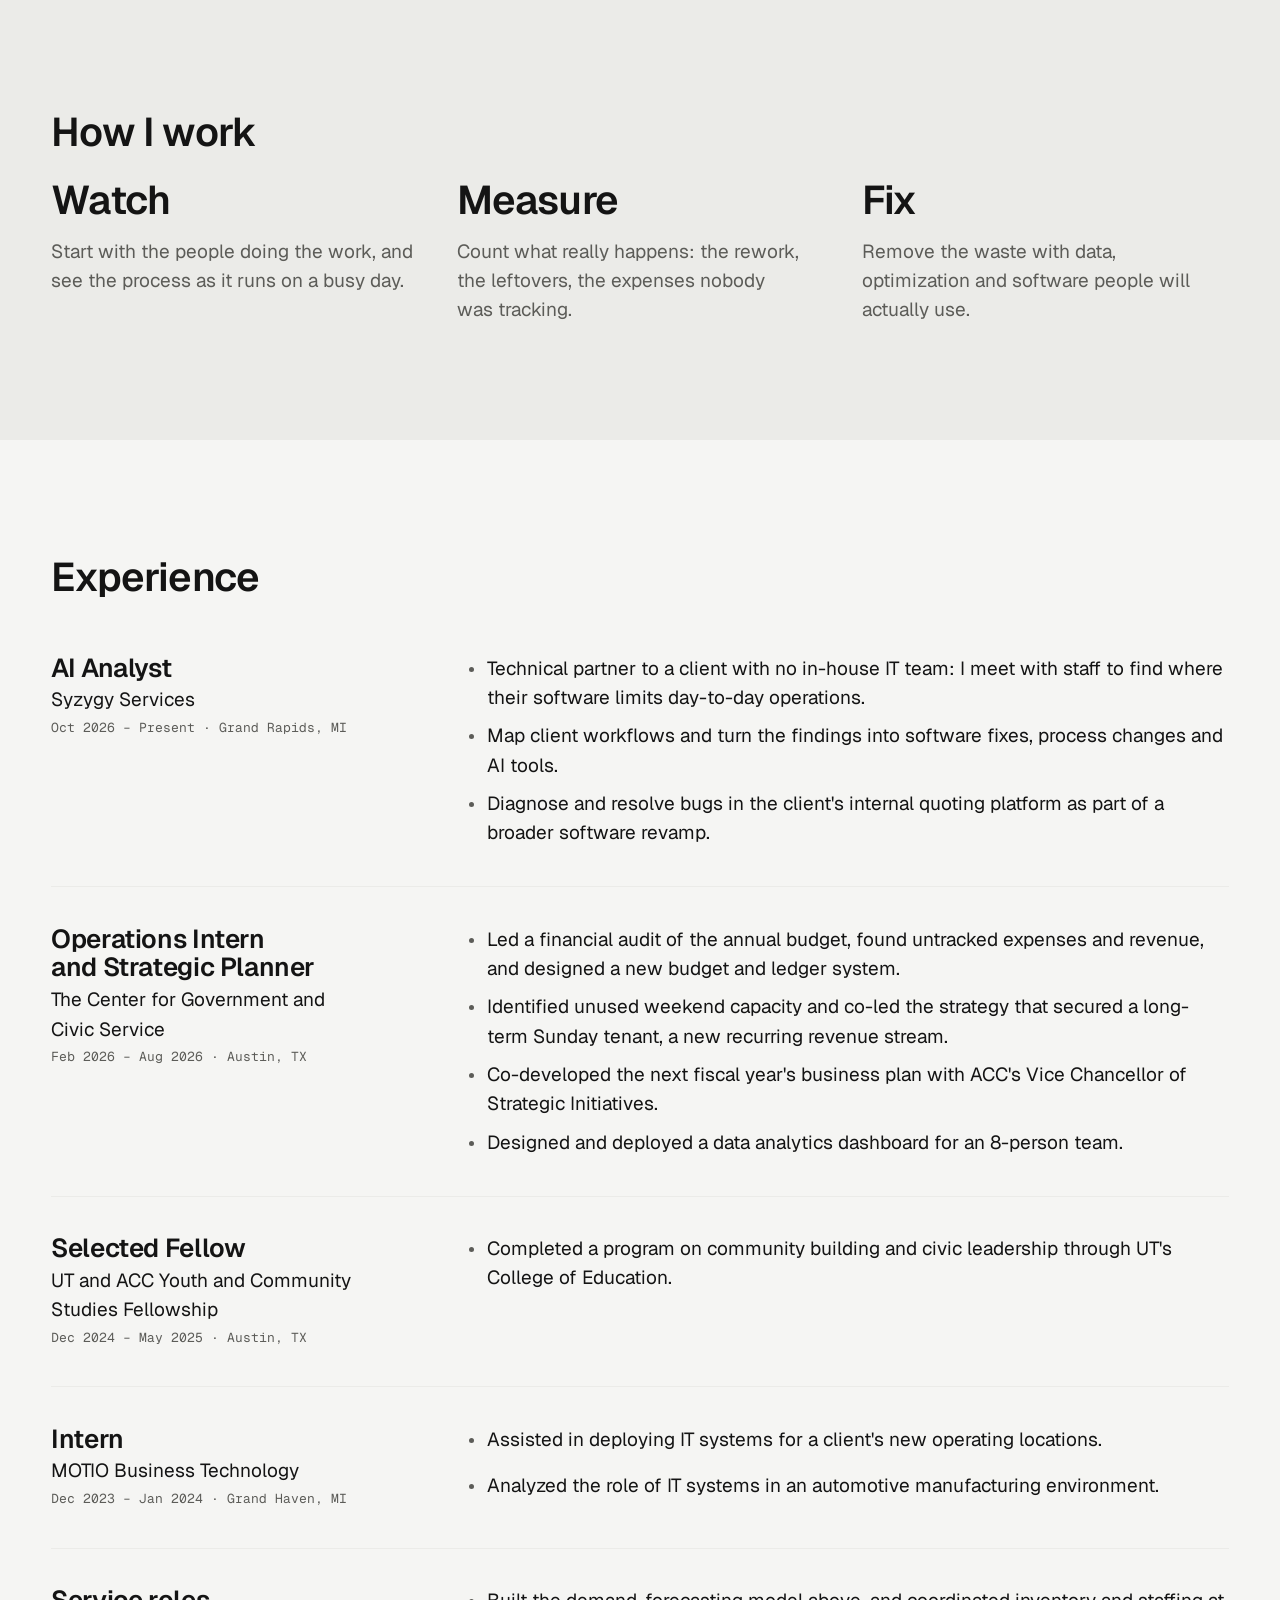
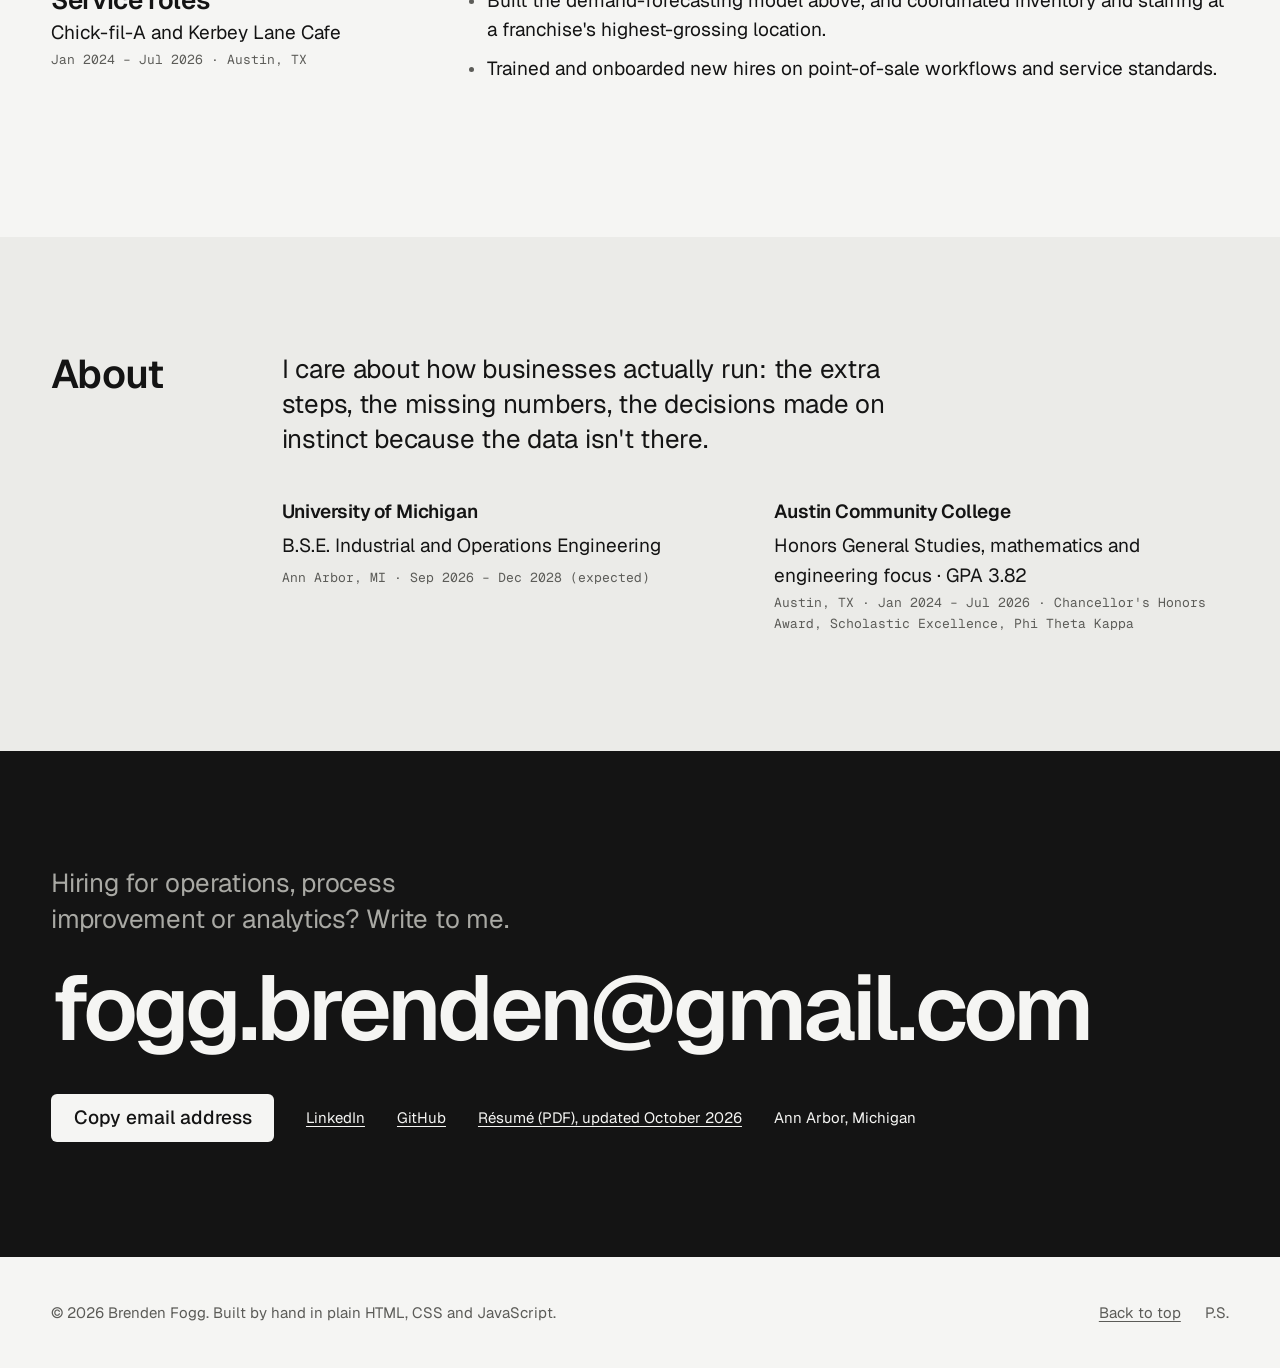
==== commit f761941d: "Play the Command Hub walkthrough as visitors scroll past it Replaces the still screenshot with the s" ====
--- a/index.html
+++ b/index.html
@@ -74,9 +74,11 @@
     <h2 class="heading" data-r>Selected work</h2>
 
     <article class="project" id="command-hub">
-      <a class="project__shot" href="projects/cgcs-hub/" data-r>
-        <img src="assets/cgcs-hub-assistant.jpg" width="926" height="530" alt="The Command Hub's AI assistant answering a staff question from the center's standard operating procedures." loading="lazy" decoding="async">
-      </a>
+      <div class="project__shot" data-r>
+        <video class="project__video" data-live muted loop playsinline controls preload="none" poster="assets/cgcs-hub-video-poster.jpg" width="1280" height="720" aria-label="Silent walkthrough of the Command Hub: the dashboard, inbox triage, the AI assistant answering from the procedures, and the team view.">
+          <source src="media/cgcs-hub-demo.mp4" type="video/mp4">
+        </video>
+      </div>
       <div class="project__text">
         <h3 data-r>Command Hub</h3>
         <p class="meta" data-r>Center for Government and Civic Service · 2026</p>
--- a/css/site.css
+++ b/css/site.css
@@ -101,6 +101,8 @@
 .project--flip .project__shot { order: 2; }
 .project__shot { display: block; background: var(--surface); padding: clamp(0.75rem, 2vw, 1.75rem); border-radius: var(--radius); transition: background-color 200ms; }
 .project__shot img { width: 100%; border-radius: 4px; transition: transform 400ms var(--ease-out); }
+.project__video { width: 100%; height: auto; aspect-ratio: 16 / 9; border-radius: 4px; background: var(--ink); }
+div.project__shot:hover { background: var(--surface); }
 .project__shot:hover { background: #dfdfdb; }
 .project__shot:hover img { transform: scale(1.012); }
 .project__text { display: grid; gap: 0.8rem; align-content: start; }
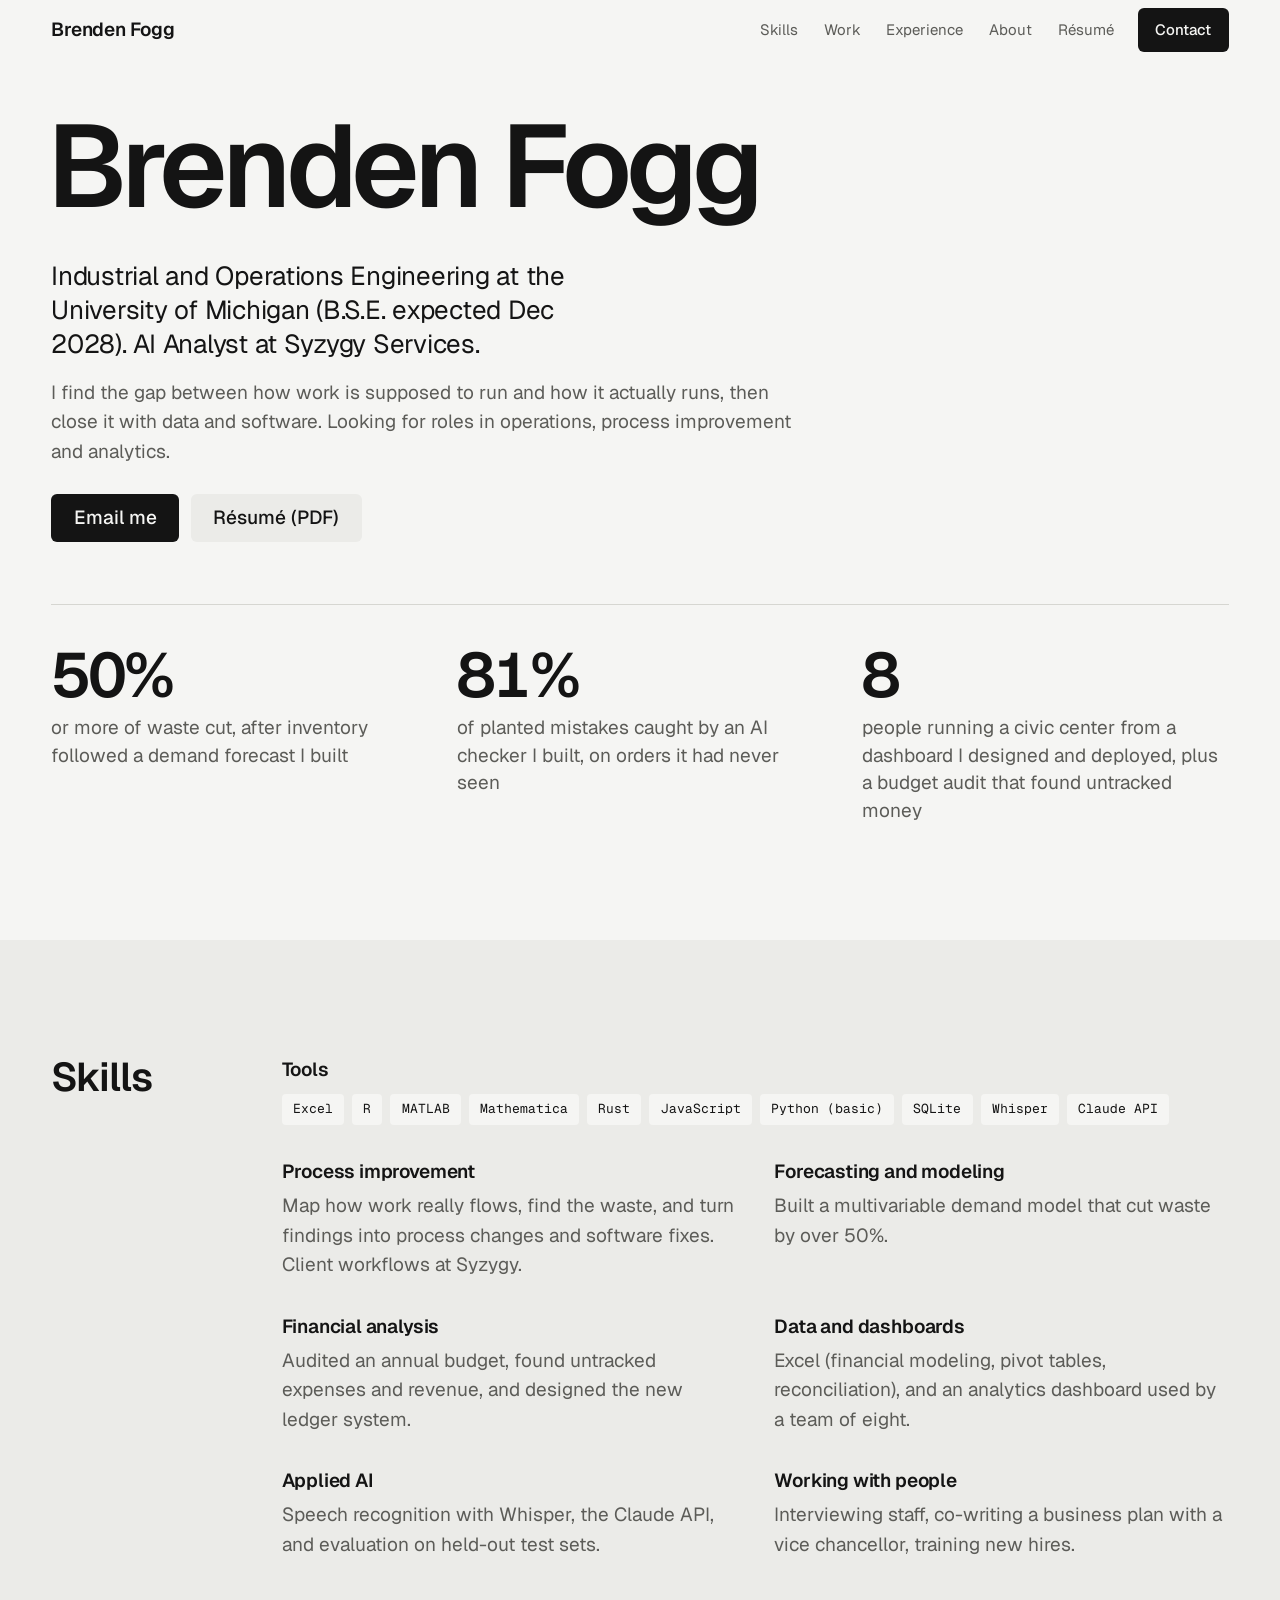
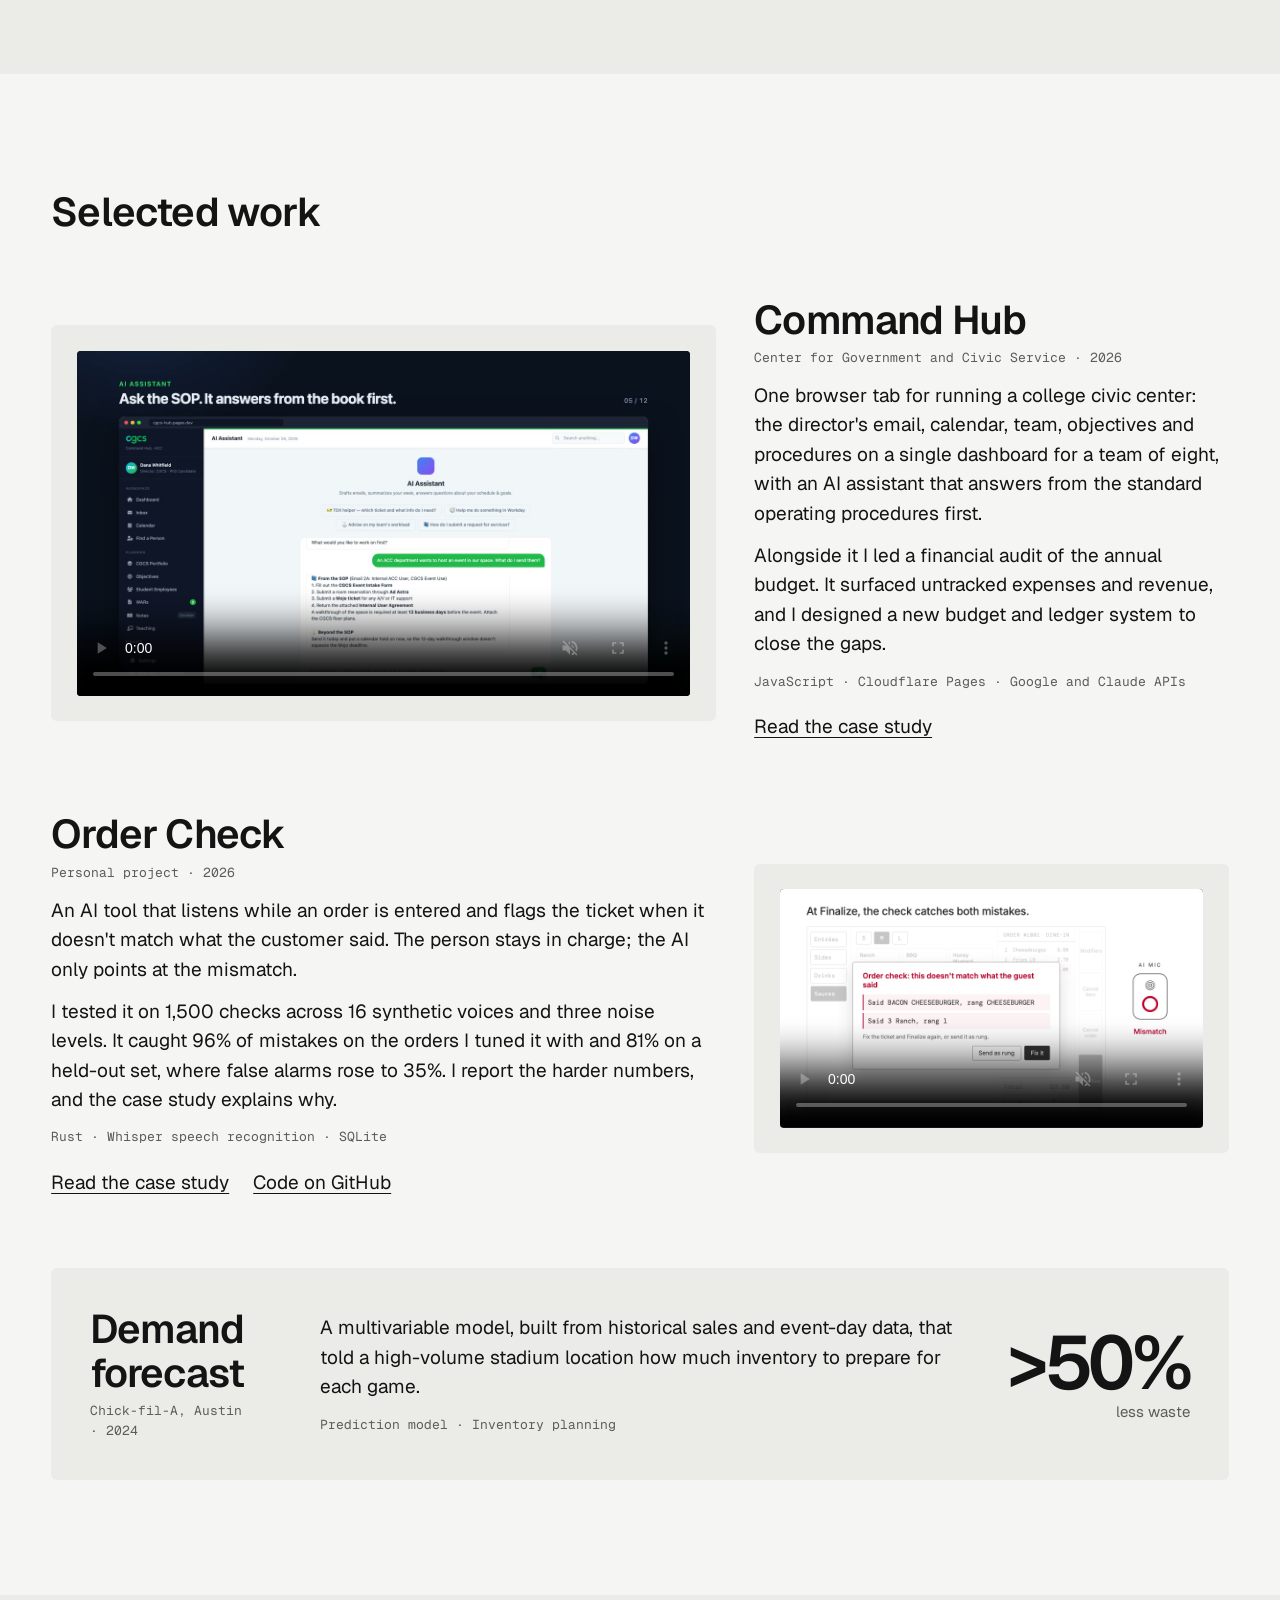
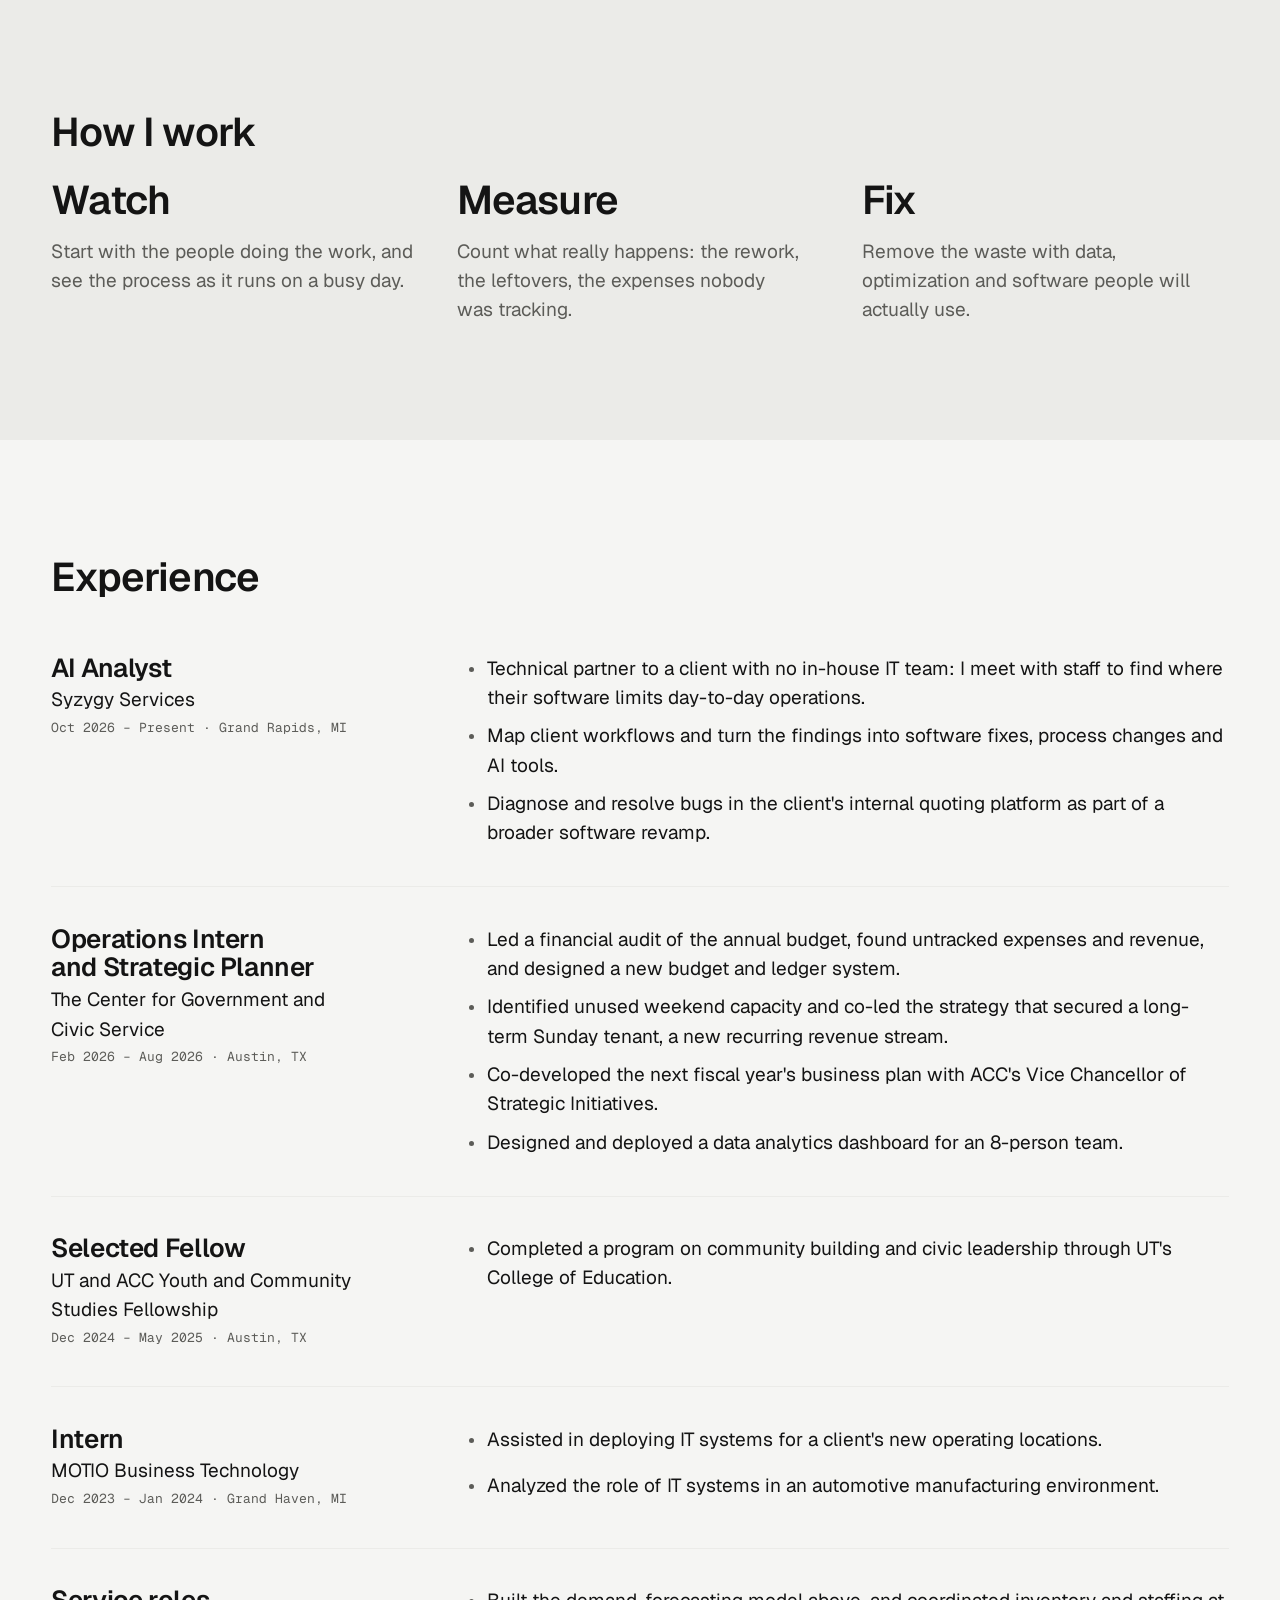
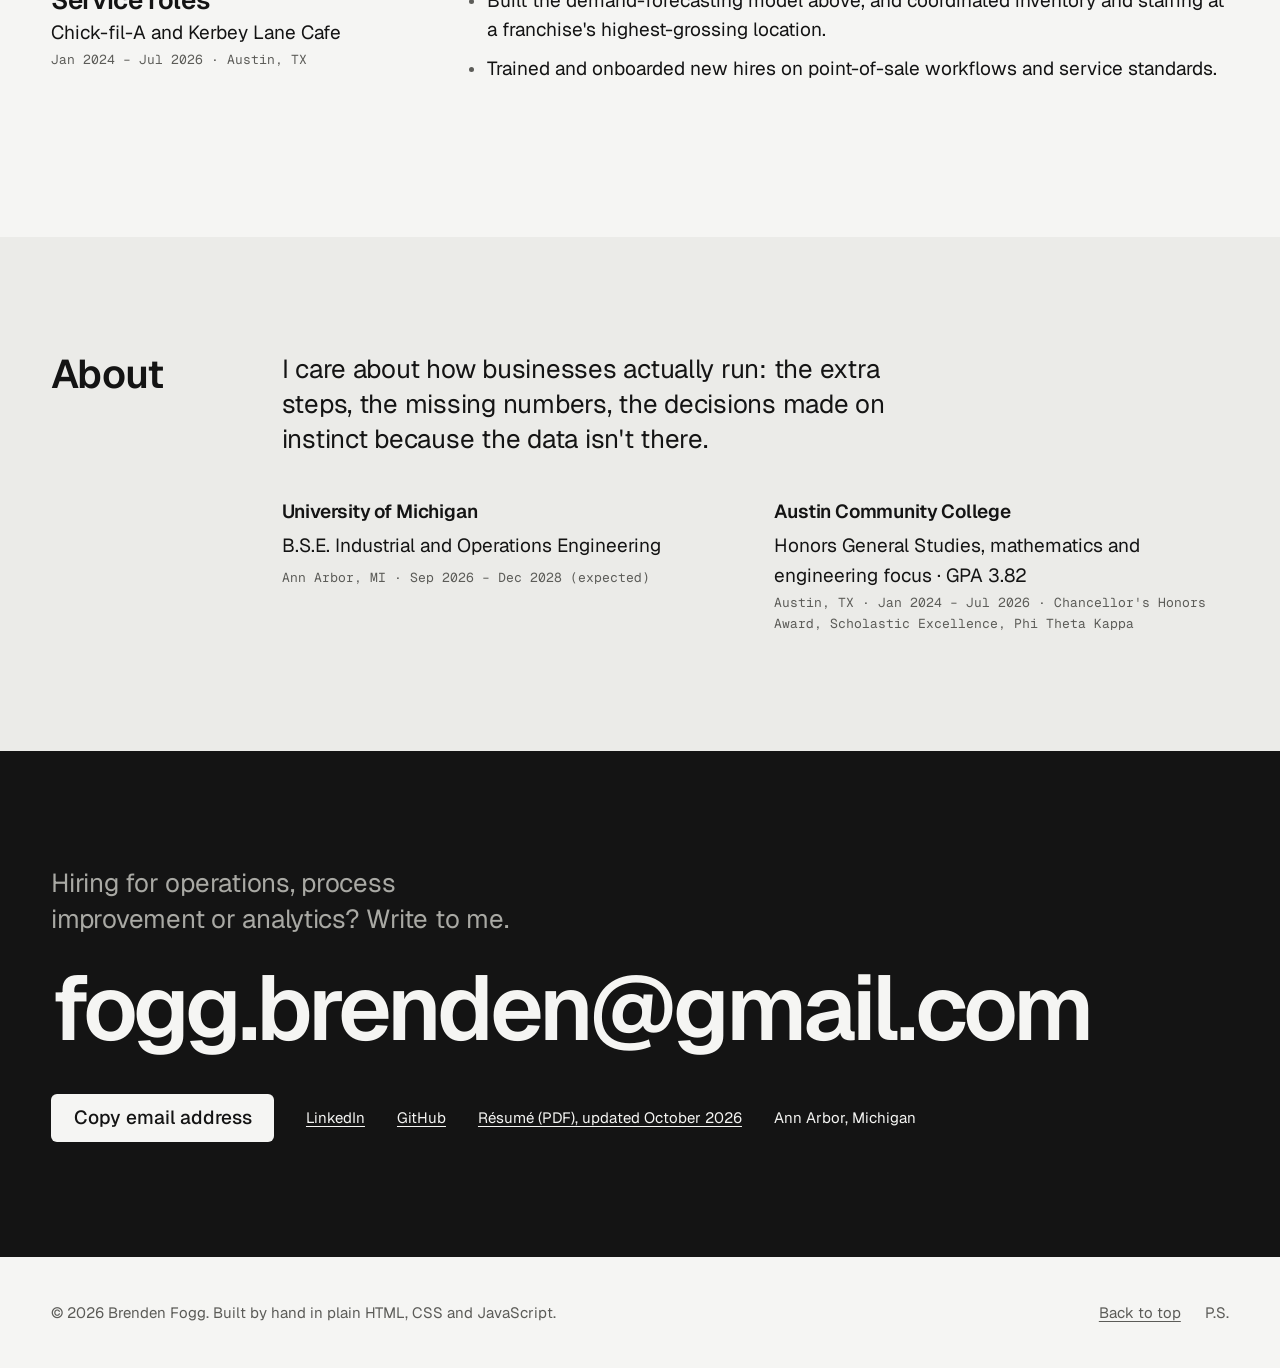
==== commit 2a052f8e: "Play the Order Check walkthrough as visitors scroll past it Replaces the typeset Said/Rang card with" ====
--- a/index.html
+++ b/index.html
@@ -90,13 +90,11 @@
     </article>
 
     <article class="project project--flip" id="order-check">
-      <a class="project__shot mismatch" href="projects/order-check/" data-r aria-label="Order Check case study. Example: the customer said spicy chicken sandwich meal and three sauces; the ticket was rung as chicken sandwich meal and one sauce.">
-        <span class="mismatch__row"><span class="mismatch__k">Said</span><span class="mismatch__v"><mark>Spicy</mark> chicken sandwich meal</span></span>
-        <span class="mismatch__row"><span class="mismatch__k">Rang</span><span class="mismatch__v"><del>Spicy</del> chicken sandwich meal</span></span>
-        <span class="mismatch__row"><span class="mismatch__k">Said</span><span class="mismatch__v"><mark>3</mark> sauces</span></span>
-        <span class="mismatch__row"><span class="mismatch__k">Rang</span><span class="mismatch__v"><mark class="mismatch__bad">1</mark> sauce</span></span>
-        <span class="mismatch__note">Flagged about half a second after the order is finalized</span>
-      </a>
+      <div class="project__shot" data-r>
+        <video class="project__video" data-live muted loop playsinline controls preload="none" poster="assets/order-check-video-poster.jpg" width="1920" height="1080" aria-label="Silent walkthrough of Order Check: an order is spoken, the ticket is rung in wrong, and the check flags both mistakes before the kitchen sees them.">
+          <source src="media/order-check-demo.mp4" type="video/mp4">
+        </video>
+      </div>
       <div class="project__text">
         <h3 data-r>Order Check</h3>
         <p class="meta" data-r>Personal project · 2026</p>
--- a/css/site.css
+++ b/css/site.css
@@ -199,7 +199,7 @@
 @keyframes pop { 50% { transform: scale(1.015); } }
 
 /* ---------- second voice: mono for numbers, dates and labels ---------- */
-.meta, .tags, .nums, .rush__hud, .rush__line kbd, .mismatch, .skills__tools li { font-family: "Geist Mono", ui-monospace, "SF Mono", Menlo, Consolas, monospace; font-variant-numeric: tabular-nums; }
+.meta, .tags, .nums, .rush__hud, .rush__line kbd, .skills__tools li { font-family: "Geist Mono", ui-monospace, "SF Mono", Menlo, Consolas, monospace; font-variant-numeric: tabular-nums; }
 .meta, .tags { font-size: 0.8125rem; letter-spacing: 0; }
 .hero__results b, .approach__steps h3 { font-family: var(--font-display); }
 
@@ -213,15 +213,6 @@
 .skills__tools li { font-size: 0.8125rem; padding: 0.35rem 0.7rem; background: var(--bg); border-radius: 4px; color: var(--ink); }
 .skills__list dd:has(ul) { max-width: none; }
 
-/* the Order Check card: the mismatch itself, set in type */
-.mismatch { display: grid; gap: 0.35rem; align-content: center; padding: clamp(1.5rem, 4vw, 3.5rem); text-decoration: none; min-height: 100%; font-size: clamp(0.9375rem, 0.7rem + 0.9vw, 1.25rem); line-height: 1.35; }
-.mismatch__row { display: grid; grid-template-columns: 4.5ch minmax(0, 1fr); column-gap: 1.25rem; align-items: baseline; }
-.mismatch__row:nth-of-type(3) { margin-top: 1.1rem; }
-.mismatch__k { color: var(--muted); font-size: 0.8125rem; }
-.mismatch mark { background: var(--ink); color: var(--bg); padding: 0.05em 0.35em; border-radius: 3px; }
-.mismatch mark.mismatch__bad, .mismatch del { background: none; color: var(--accent); text-decoration: line-through; text-decoration-thickness: 2px; padding: 0; }
-.mismatch mark.mismatch__bad { text-decoration: underline; text-underline-offset: 0.2em; }
-.mismatch__note { margin-top: 1.4rem; color: var(--muted); font-size: 0.8125rem; }
 
 .project--plain { grid-template-columns: 12rem minmax(0, 1fr) auto; align-items: center; }
 .project__figure { display: grid; justify-items: end; text-align: right; font-family: var(--font-display); max-width: none; }
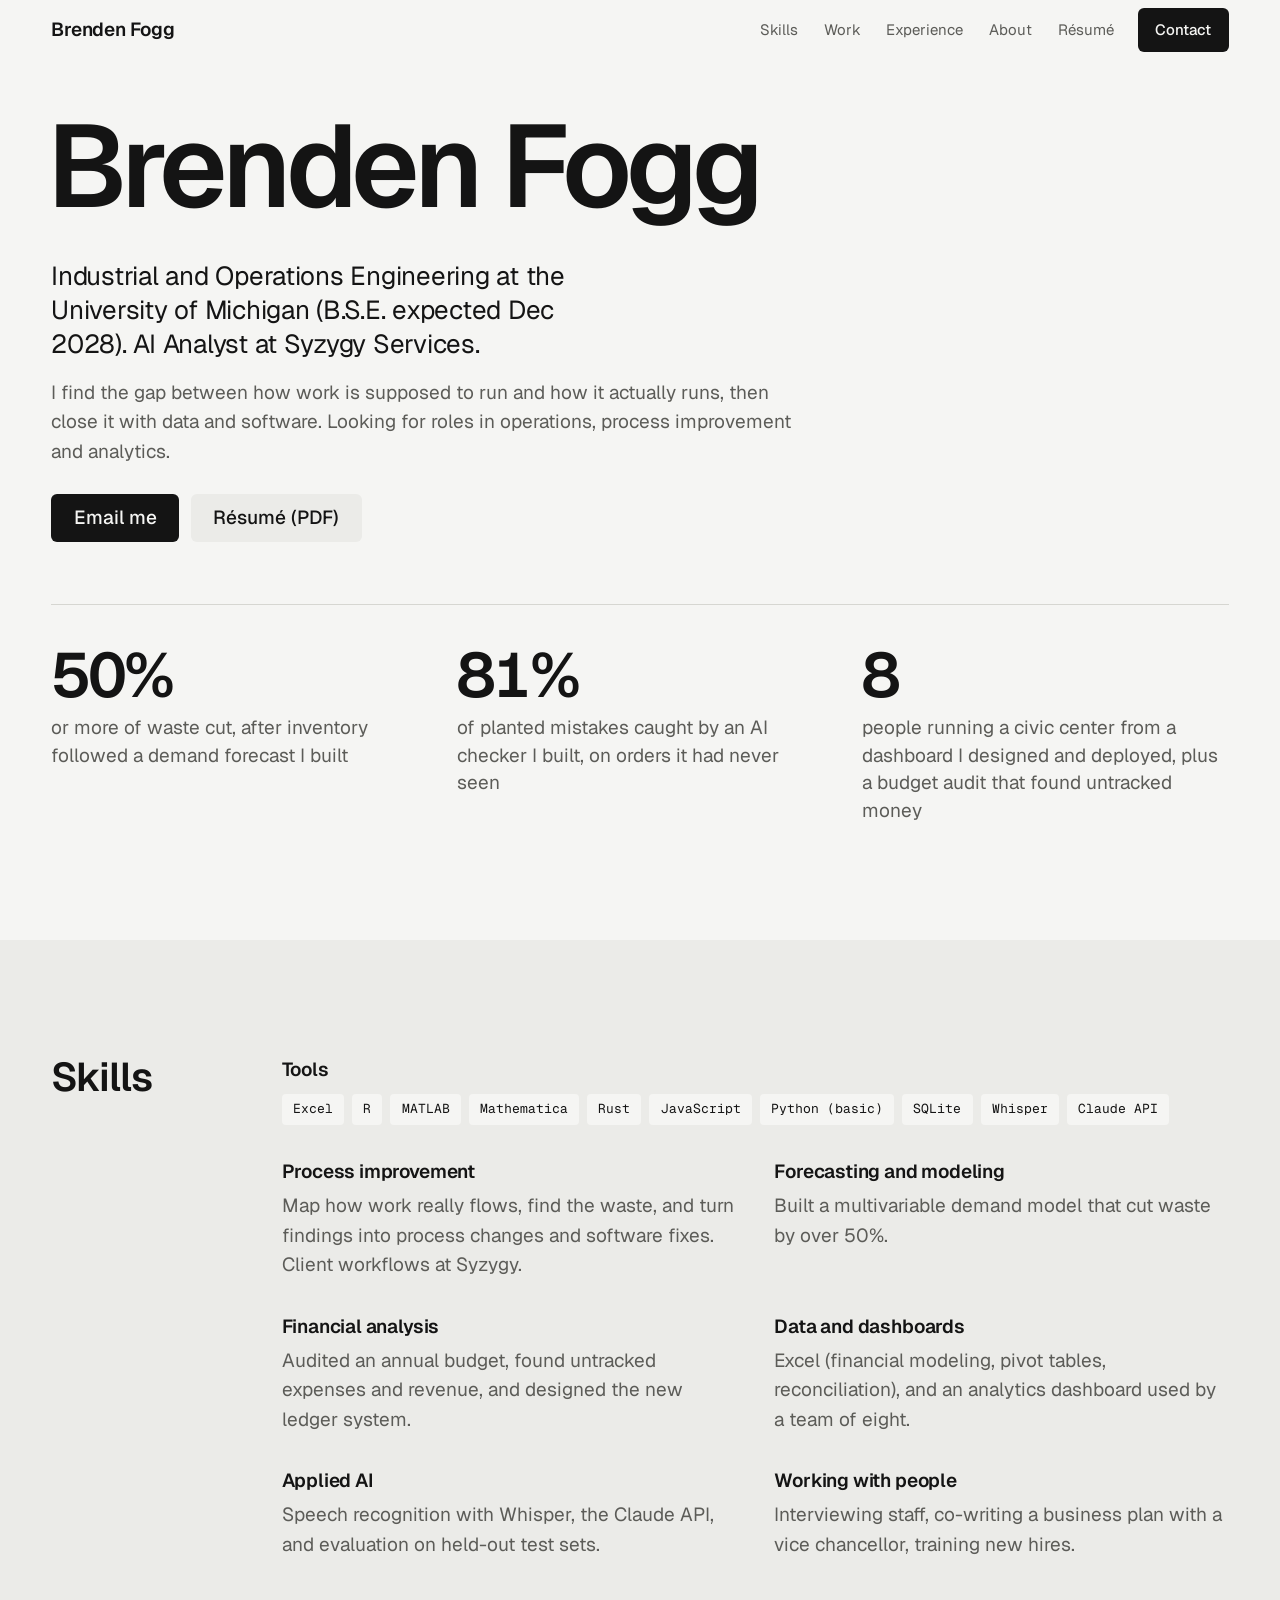
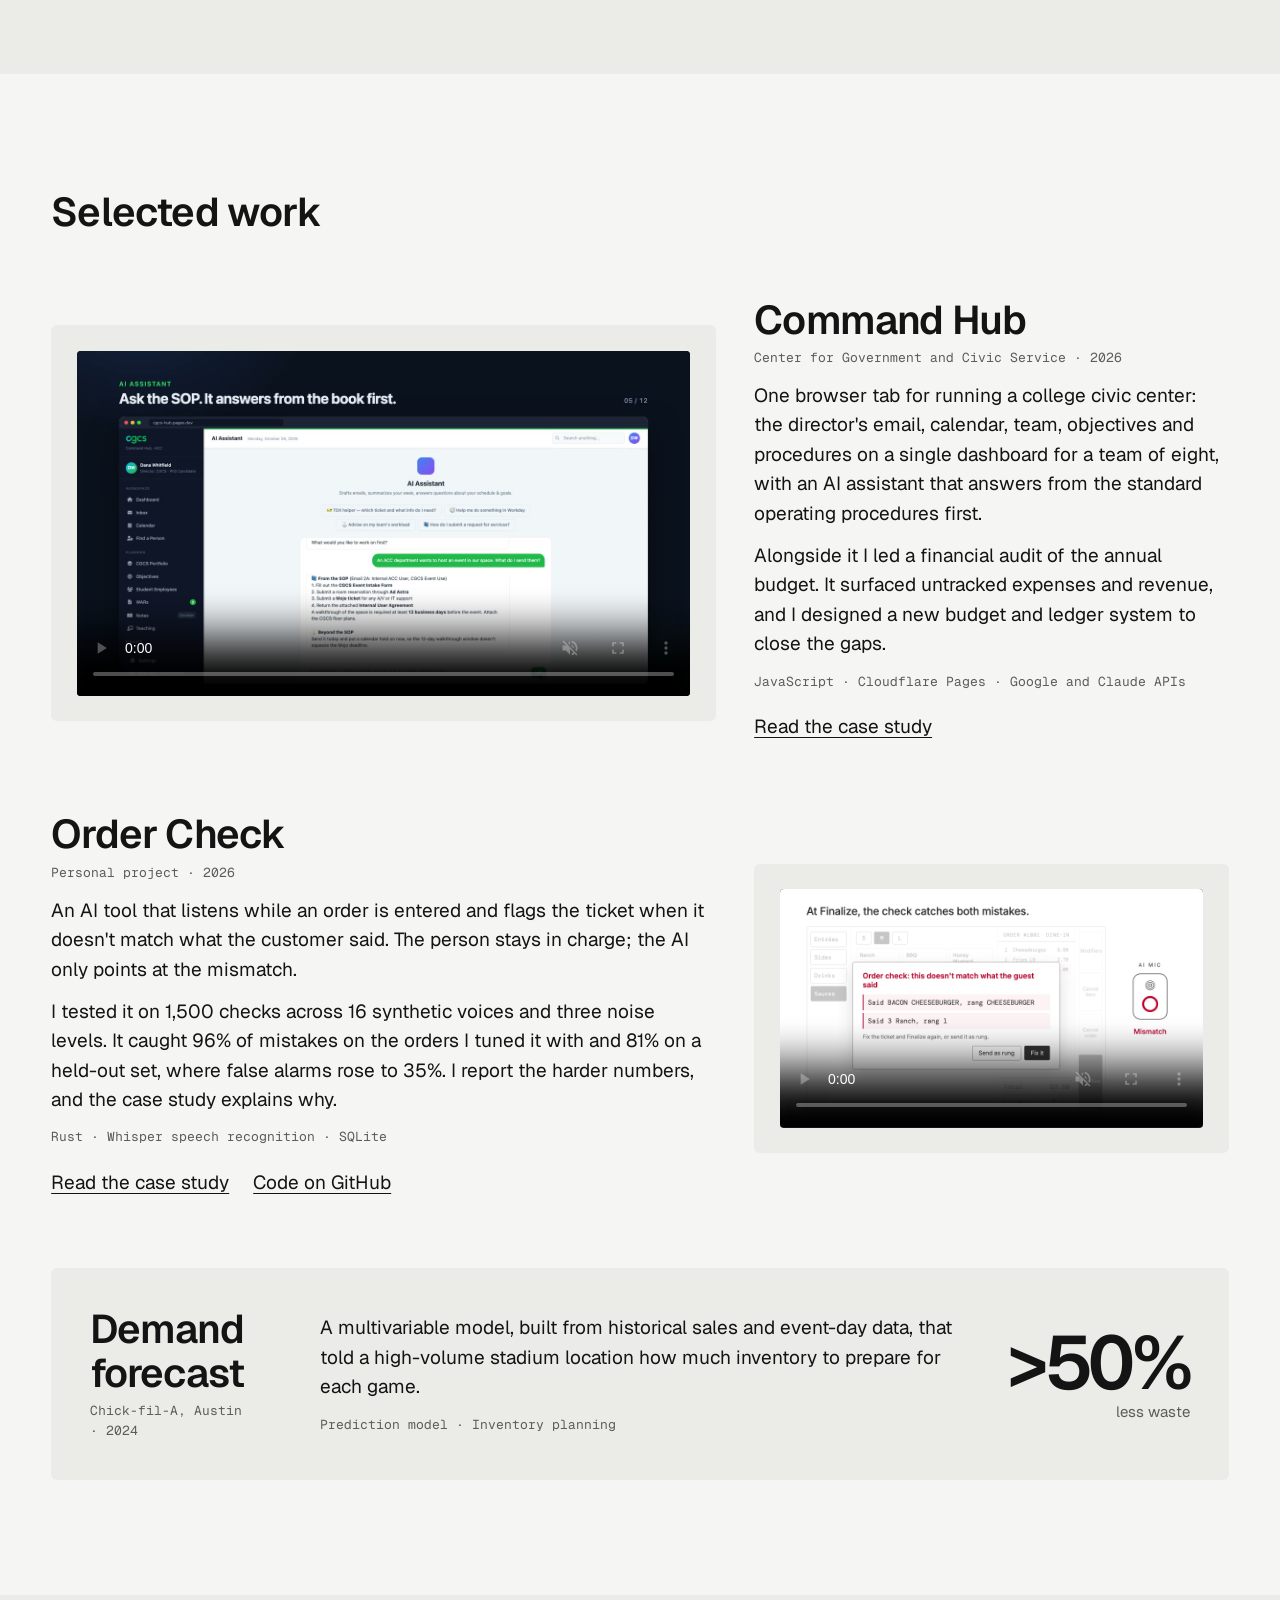
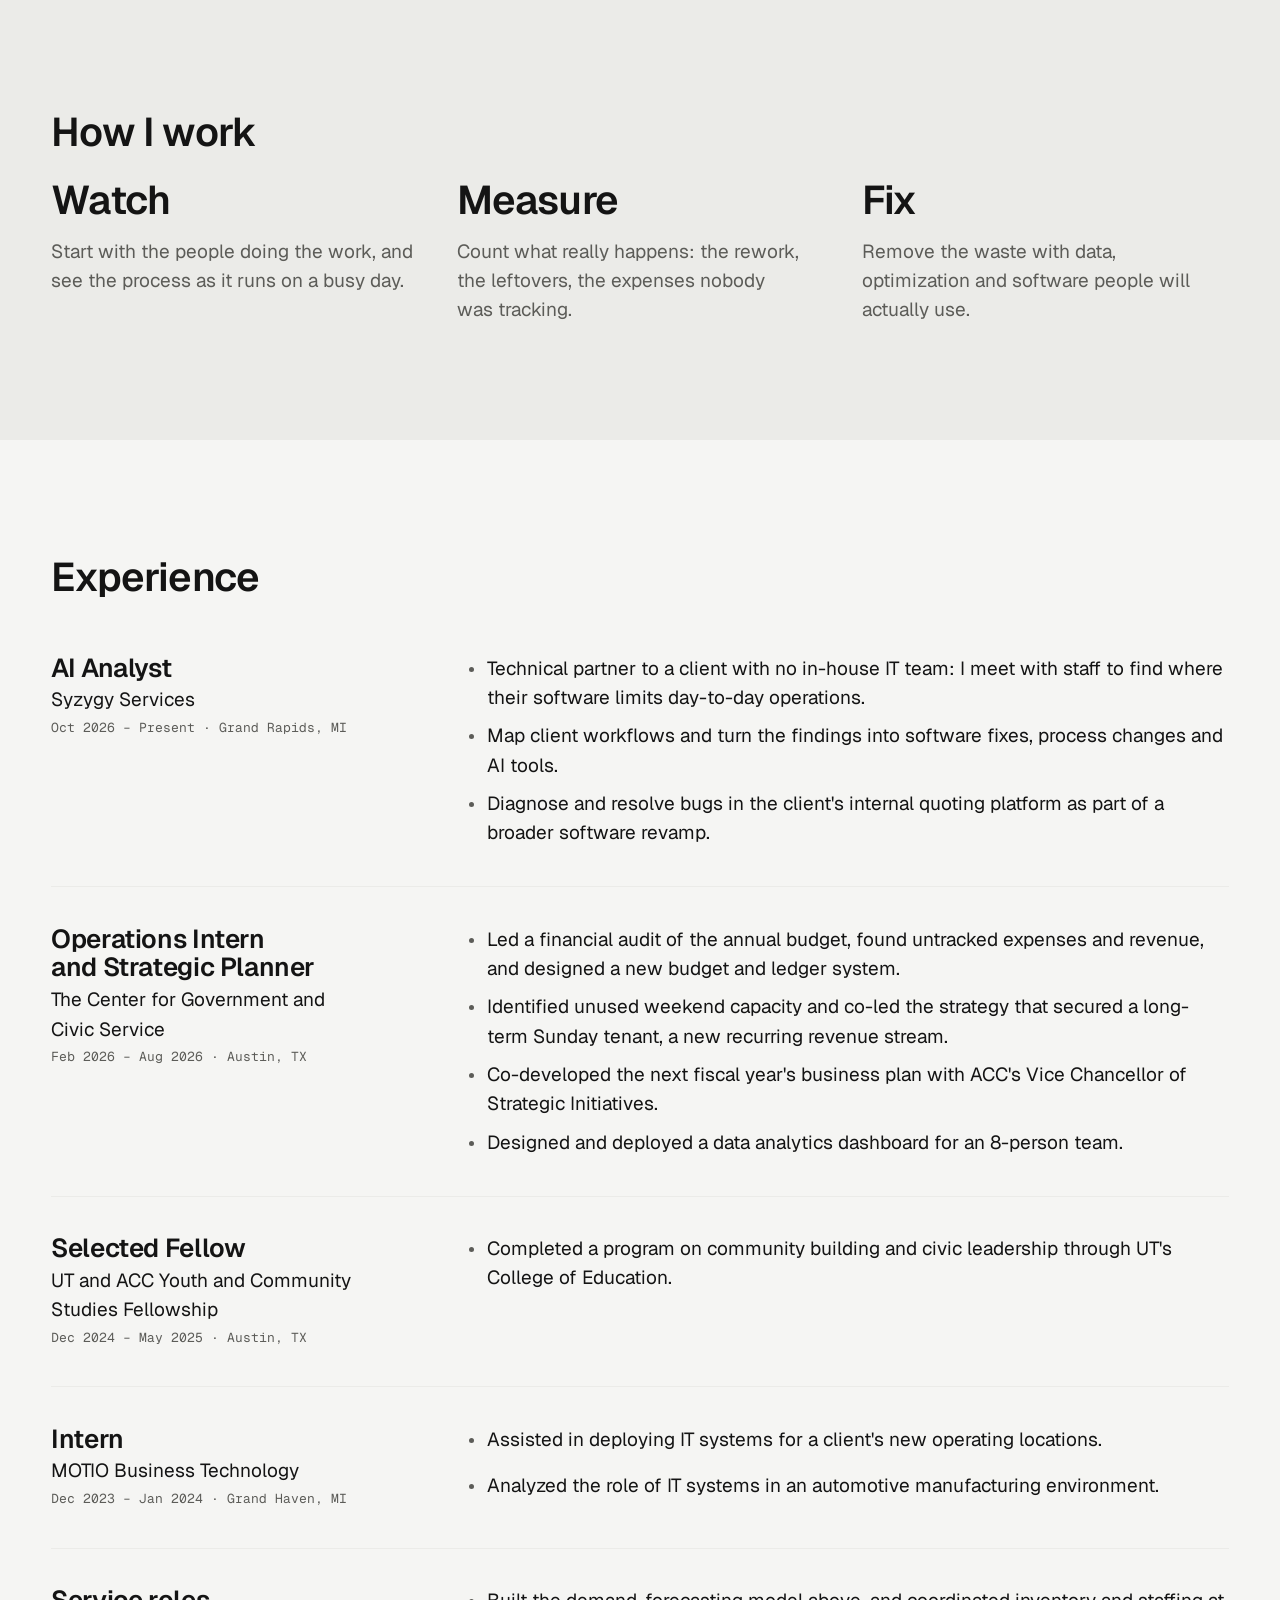
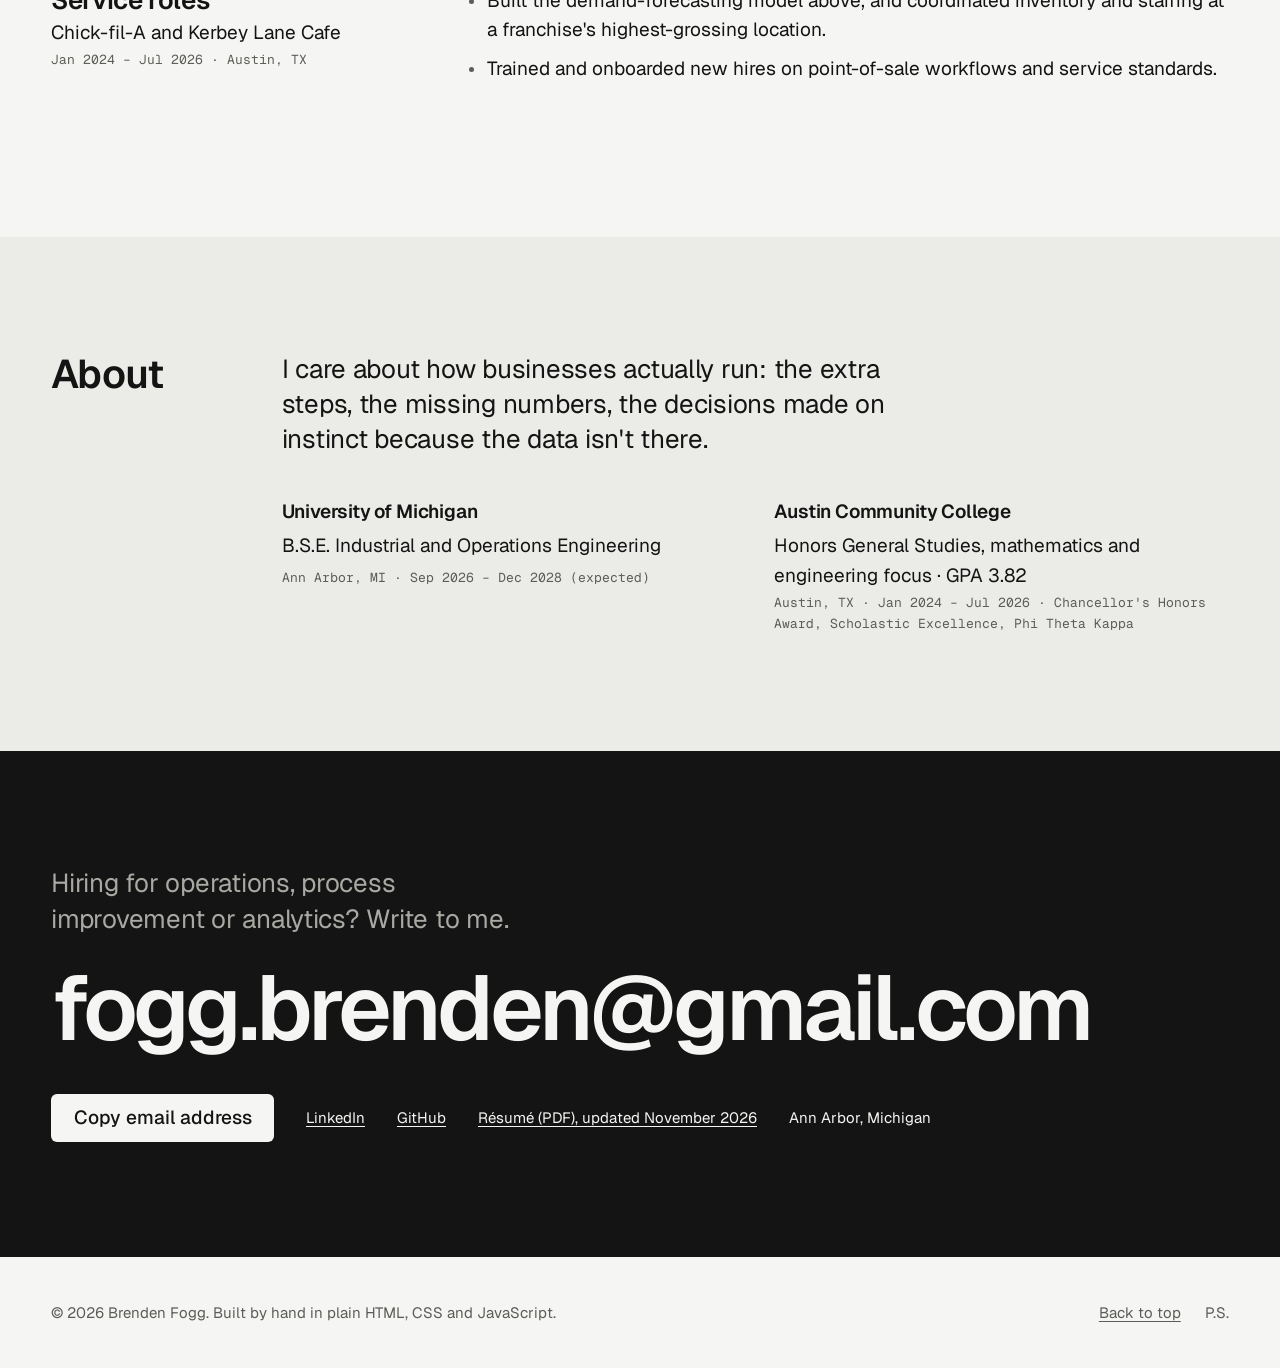
==== commit 910c9715: "Update the linked résumé to the November 2026 version Co-Authored-By: Claude Opus 5.5 <noreply@anthr" ====
--- a/index.html
+++ b/index.html
@@ -219,7 +219,7 @@
         <li class="contact__copy"><button class="button button--light" type="button" id="copy-email" data-email="fogg.brenden@gmail.com" aria-live="polite" hidden>Copy email address</button></li>
         <li><a class="link" href="https://linkedin.com/in/brendenfogg">LinkedIn</a></li>
         <li><a class="link" href="https://github.com/Brendenfogg">GitHub</a></li>
-        <li><a class="link" href="data/BrendenFogg-CV.pdf">Résumé (PDF), updated October 2026</a></li>
+        <li><a class="link" href="data/BrendenFogg-CV.pdf">Résumé (PDF), updated November 2026</a></li>
         <li>Ann Arbor, Michigan</li>
       </ul>
     </div>
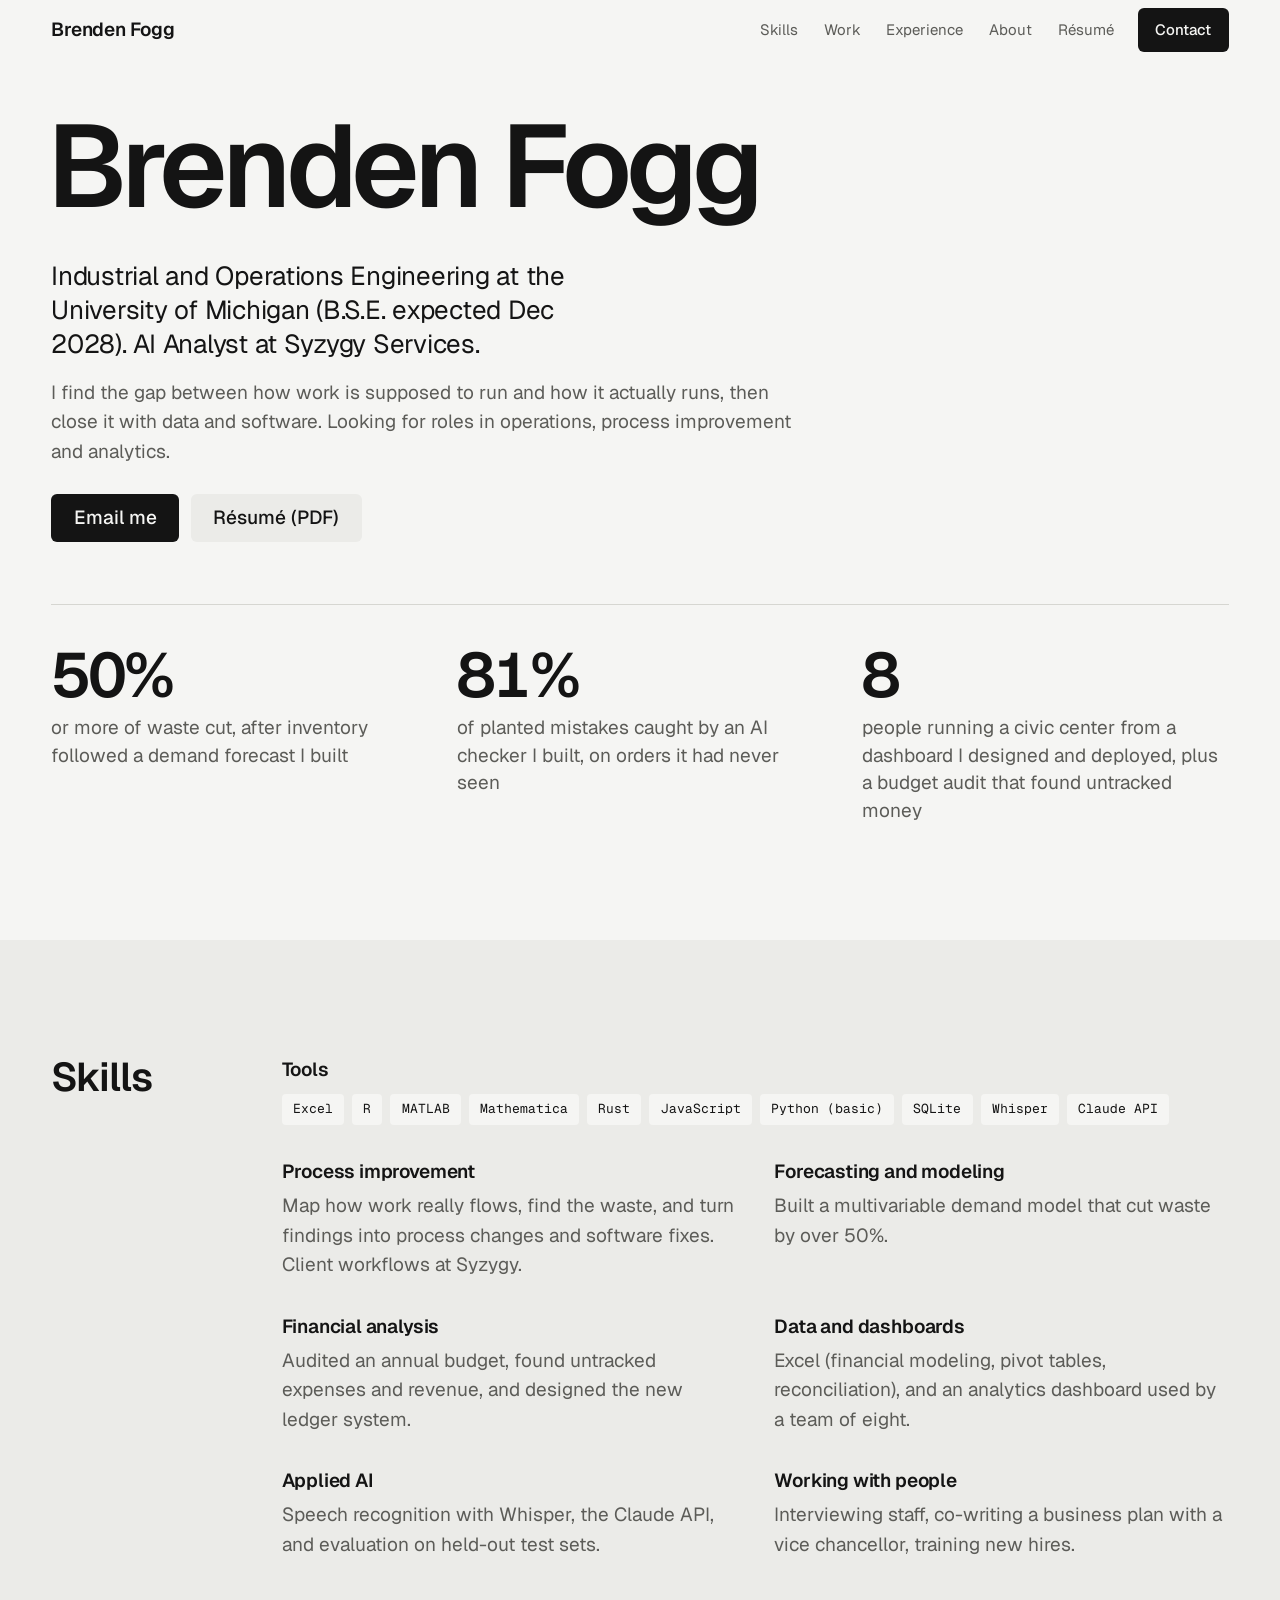
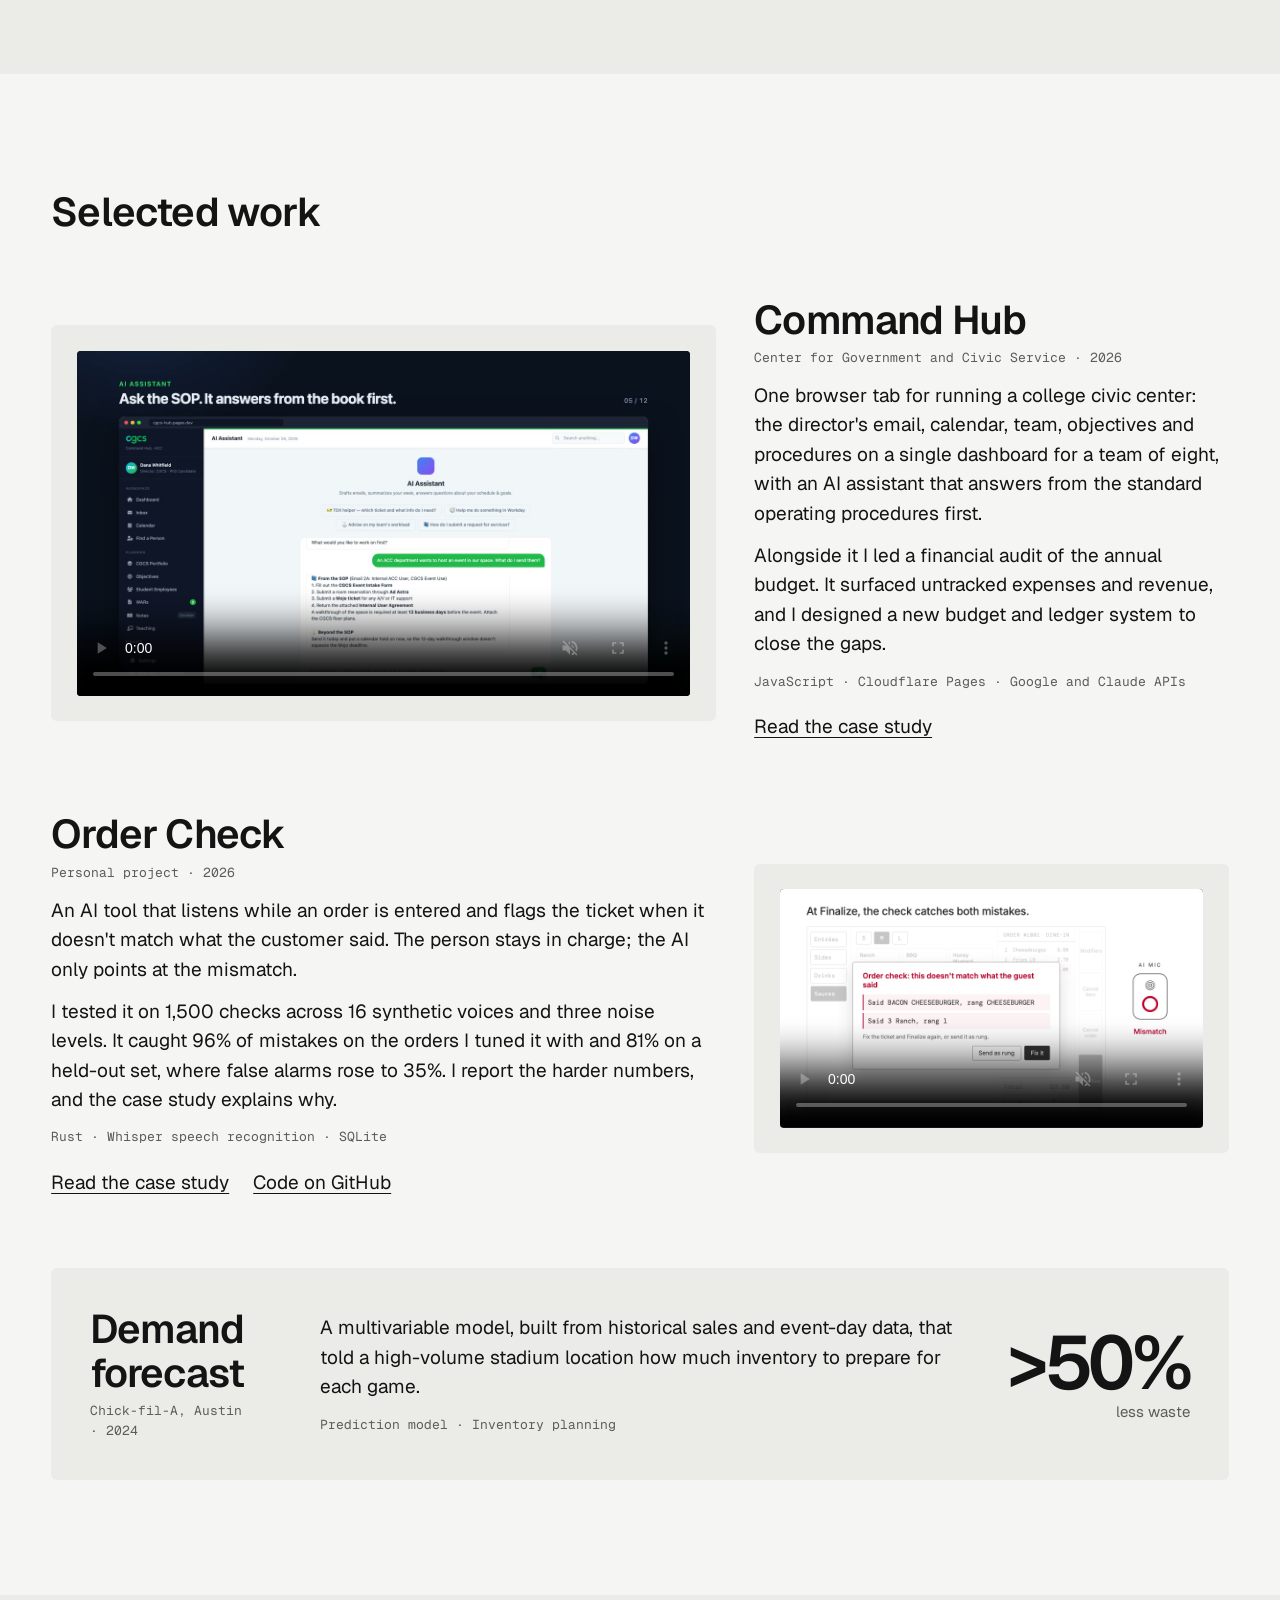
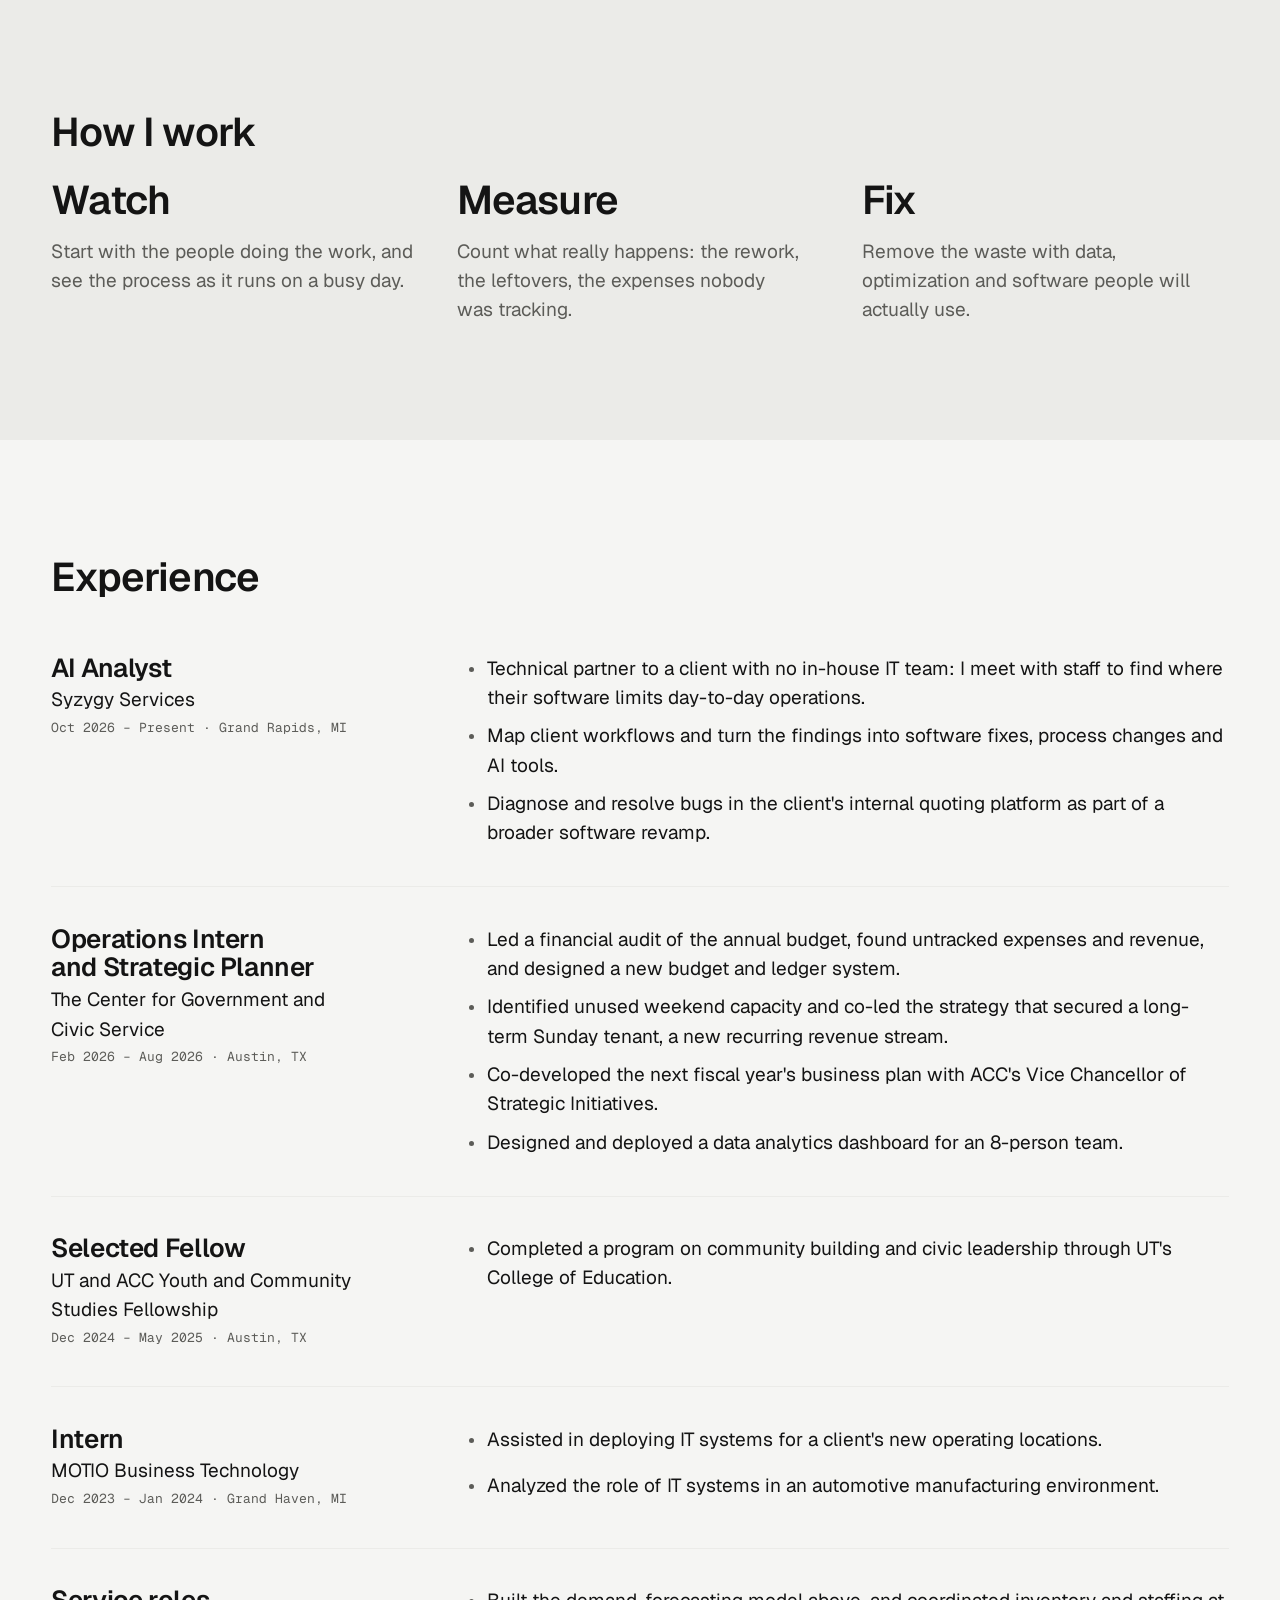
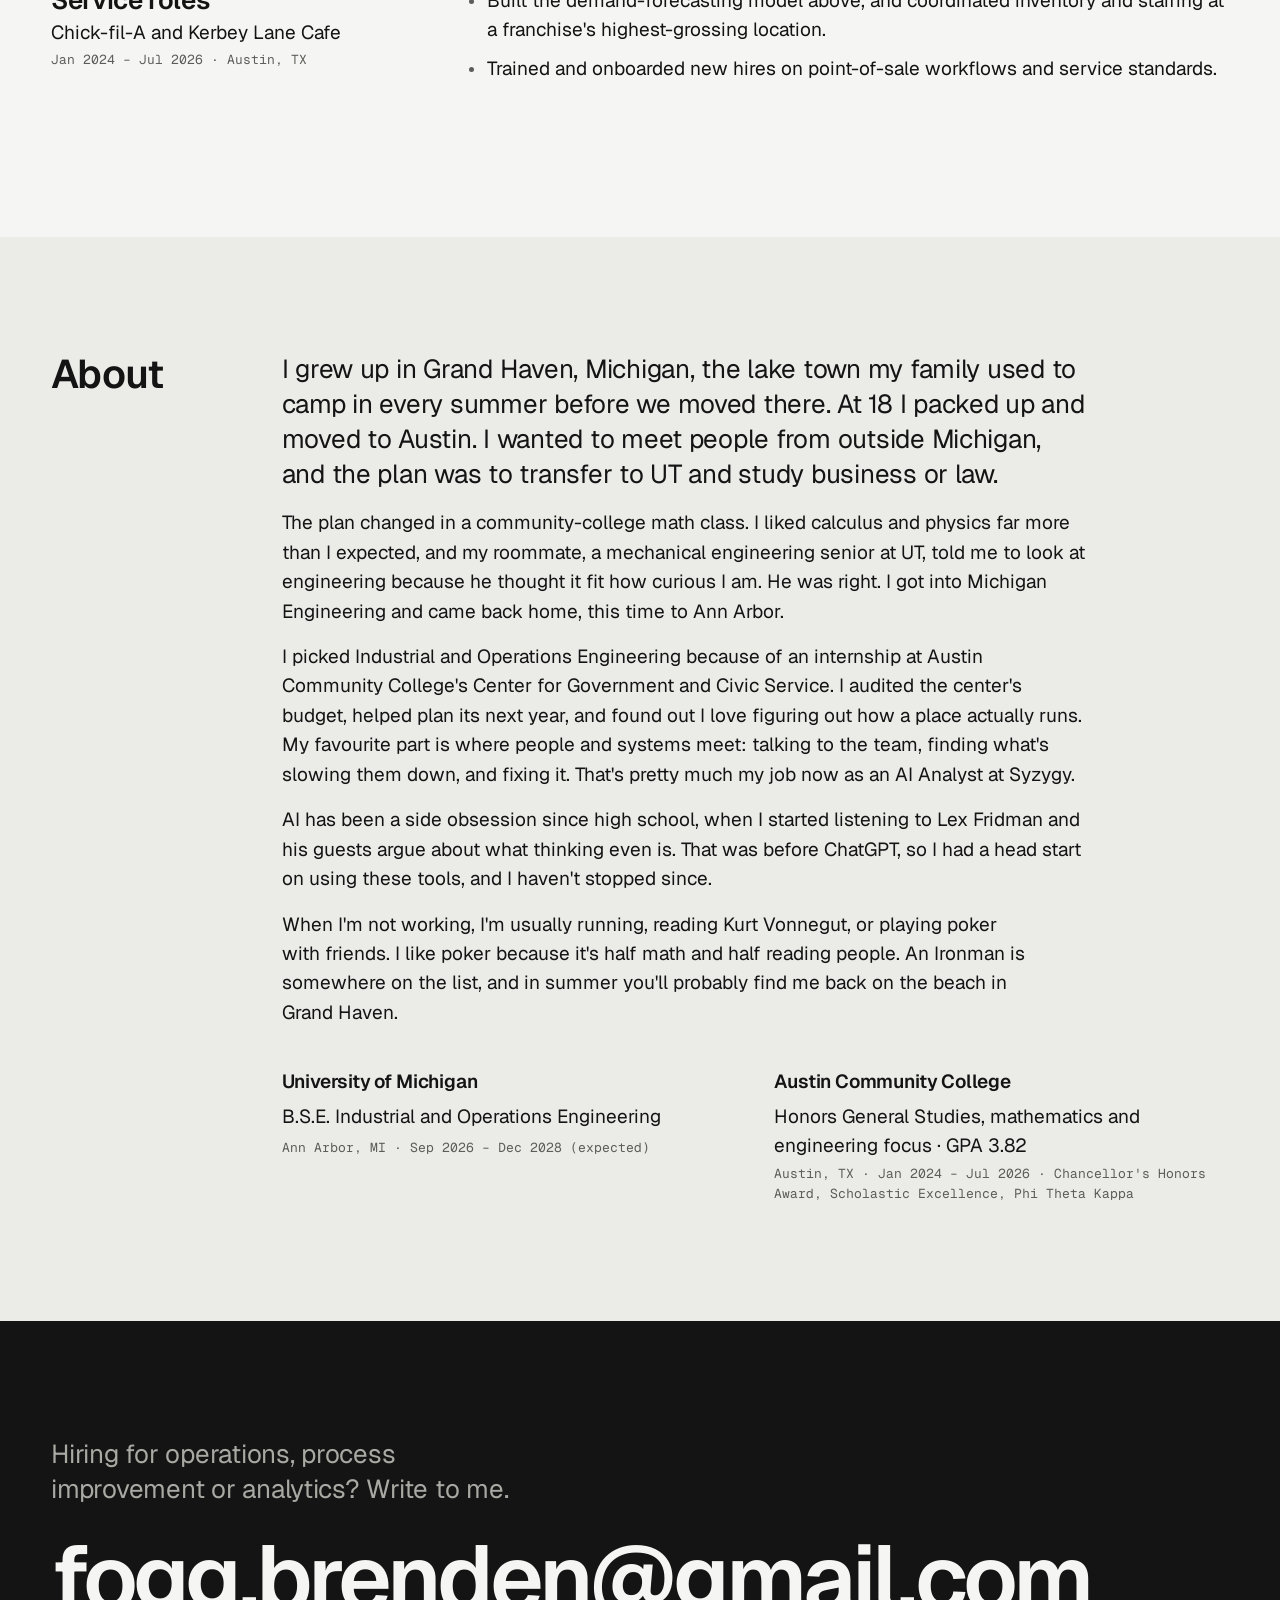
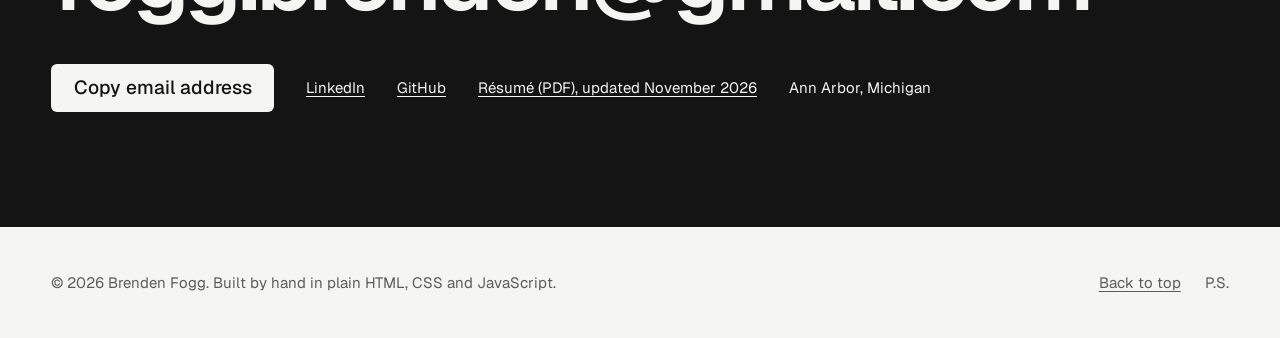
==== commit f5657546: "Rewrite the About section as a personal story Replaces the one-line About with five short paragraphs" ====
--- a/index.html
+++ b/index.html
@@ -196,7 +196,13 @@
     <div class="wrap split">
       <h2 class="heading" data-r>About</h2>
       <div class="about__body">
-        <p class="lead" data-r>I care about how businesses actually run: the extra steps, the missing numbers, the decisions made on instinct because the data isn't there.</p>
+        <div class="about__story">
+          <p class="lead" data-r>I grew up in Grand Haven, Michigan, the lake town my family used to camp in every summer before we moved there. At 18 I packed up and moved to Austin. I wanted to meet people from outside Michigan, and the plan was to transfer to UT and study business or law.</p>
+          <p data-r>The plan changed in a community-college math class. I liked calculus and physics far more than I expected, and my roommate, a mechanical engineering senior at UT, told me to look at engineering because he thought it fit how curious I am. He was right. I got into Michigan Engineering and came back home, this time to Ann Arbor.</p>
+          <p data-r>I picked Industrial and Operations Engineering because of an internship at Austin Community College's Center for Government and Civic Service. I audited the center's budget, helped plan its next year, and found out I love figuring out how a place actually runs. My favourite part is where people and systems meet: talking to the team, finding what's slowing them down, and fixing it. That's pretty much my job now as an AI Analyst at Syzygy.</p>
+          <p data-r>AI has been a side obsession since high school, when I started listening to Lex Fridman and his guests argue about what thinking even is. That was before ChatGPT, so I had a head start on using these tools, and I haven't stopped since.</p>
+          <p data-r>When I'm not working, I'm usually running, reading Kurt Vonnegut, or playing poker with friends. I like poker because it's half math and half reading people. An Ironman is somewhere on the list, and in summer you'll probably find me back on the beach in Grand Haven.</p>
+        </div>
         <dl class="school">
           <div data-r>
             <dt>University of Michigan</dt>
--- a/css/site.css
+++ b/css/site.css
@@ -128,6 +128,8 @@
 
 /* ---------- about ---------- */
 .about__body { display: grid; gap: 1.25rem; }
+.about__story { display: grid; gap: 1rem; max-width: 62ch; }
+.about__story .lead { max-width: none; }
 .school { margin-top: 1.25rem; display: grid; grid-template-columns: repeat(2, minmax(0, 1fr)); gap: 1.5rem var(--gutter); }
 .school dd { margin-top: 0.3rem; }
 .school .meta { display: inline-block; margin-top: 0.2rem; }
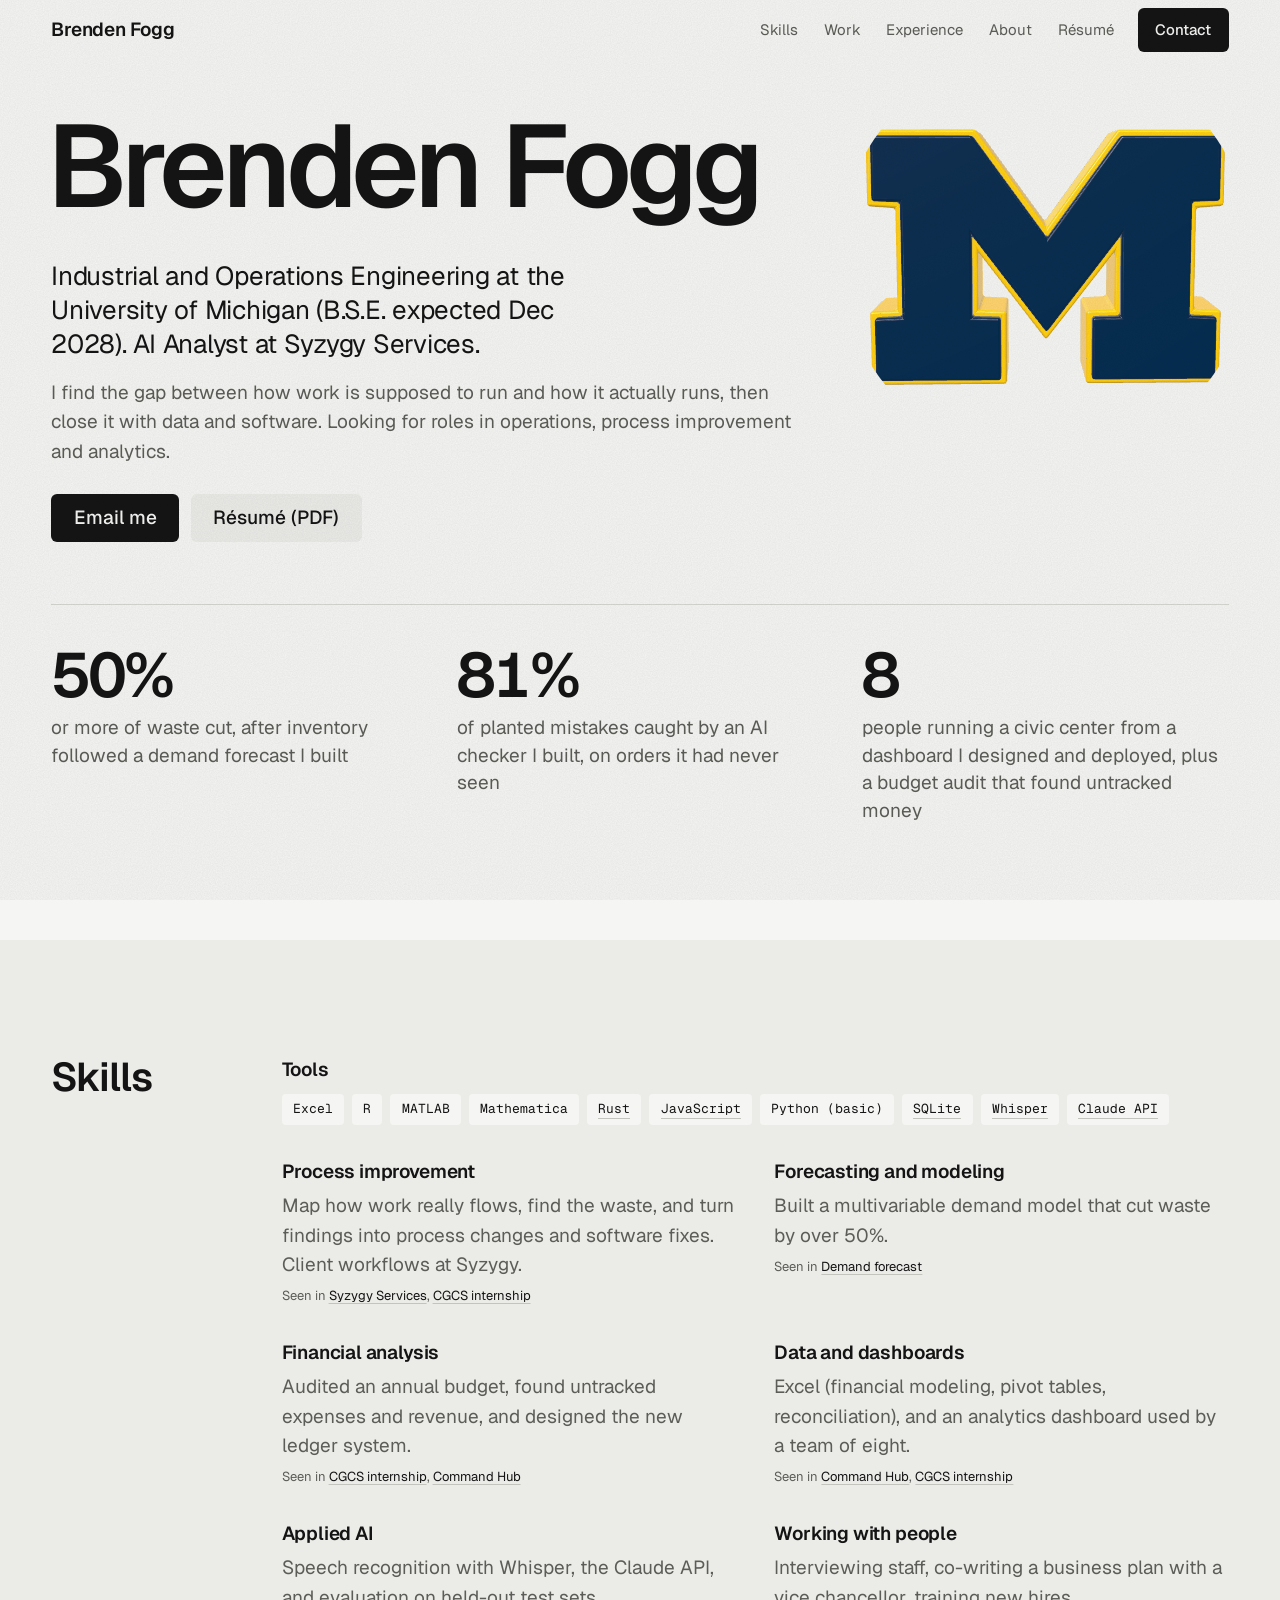
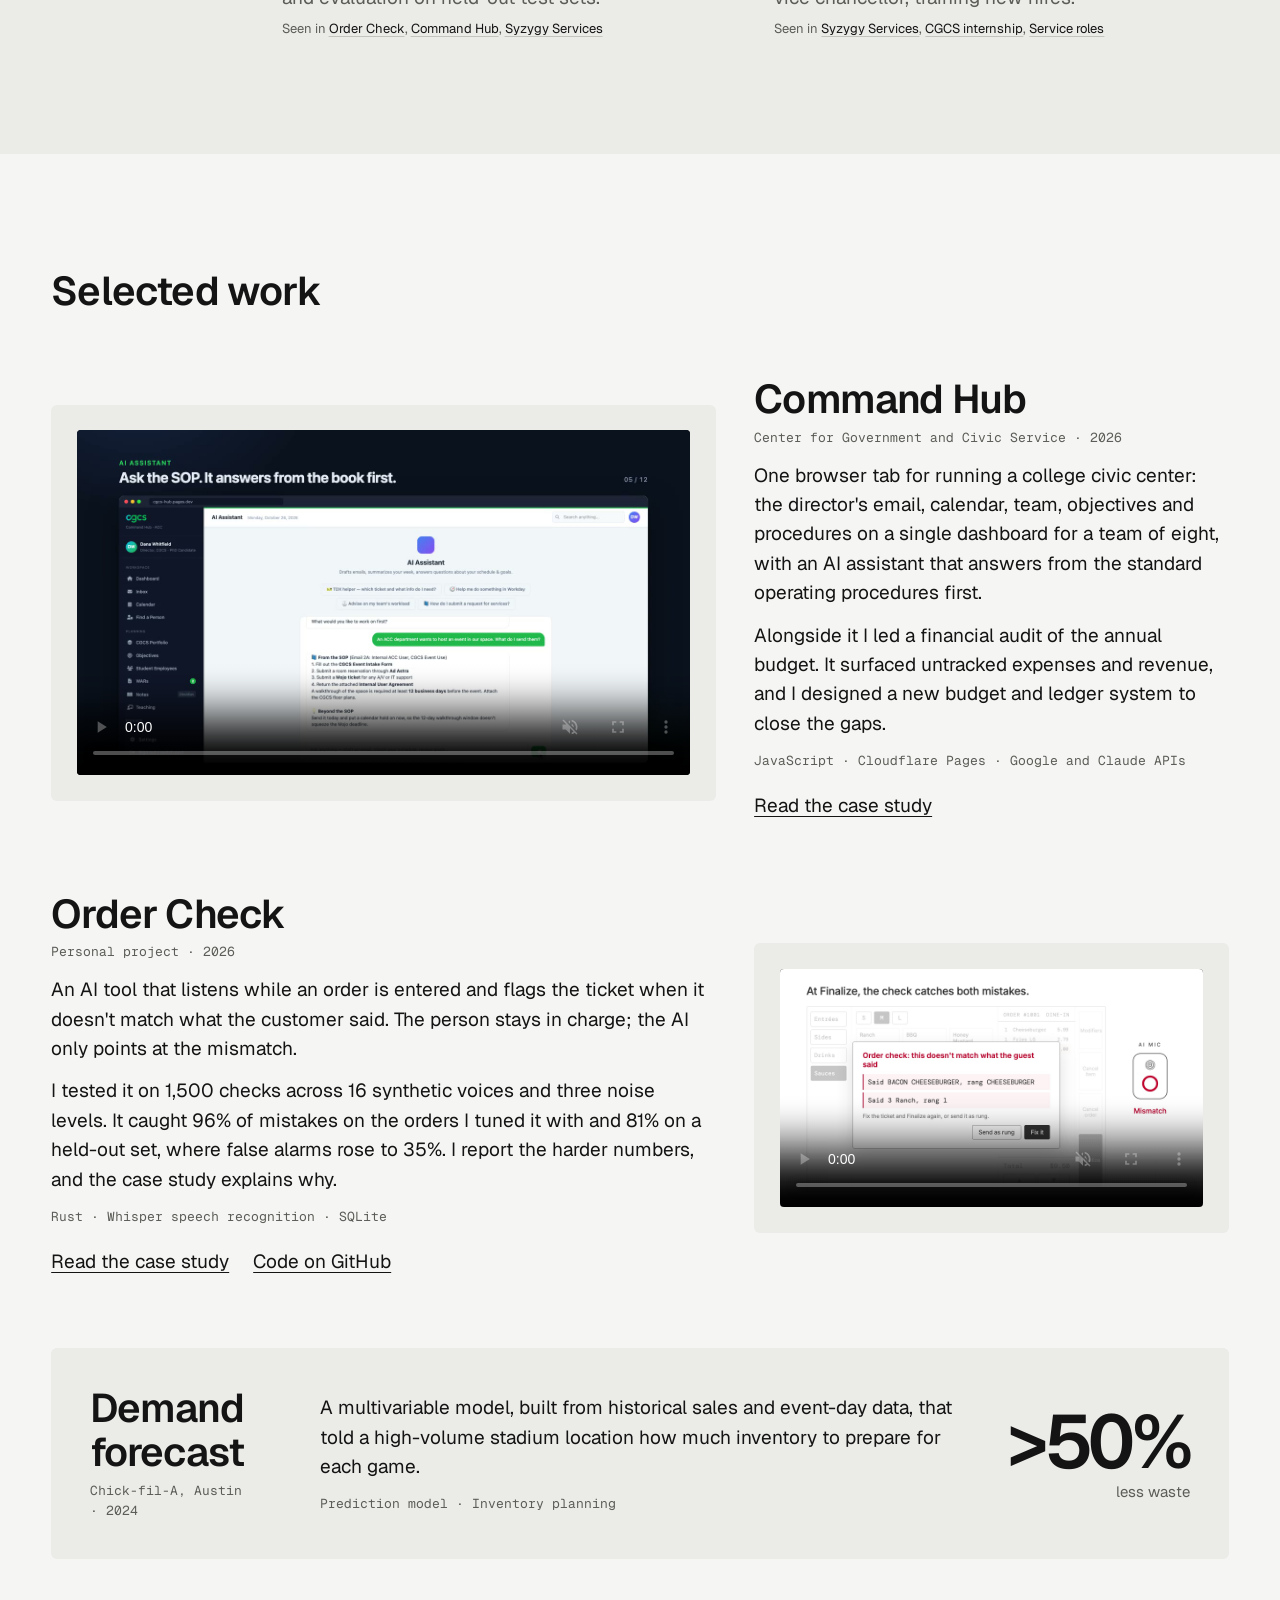
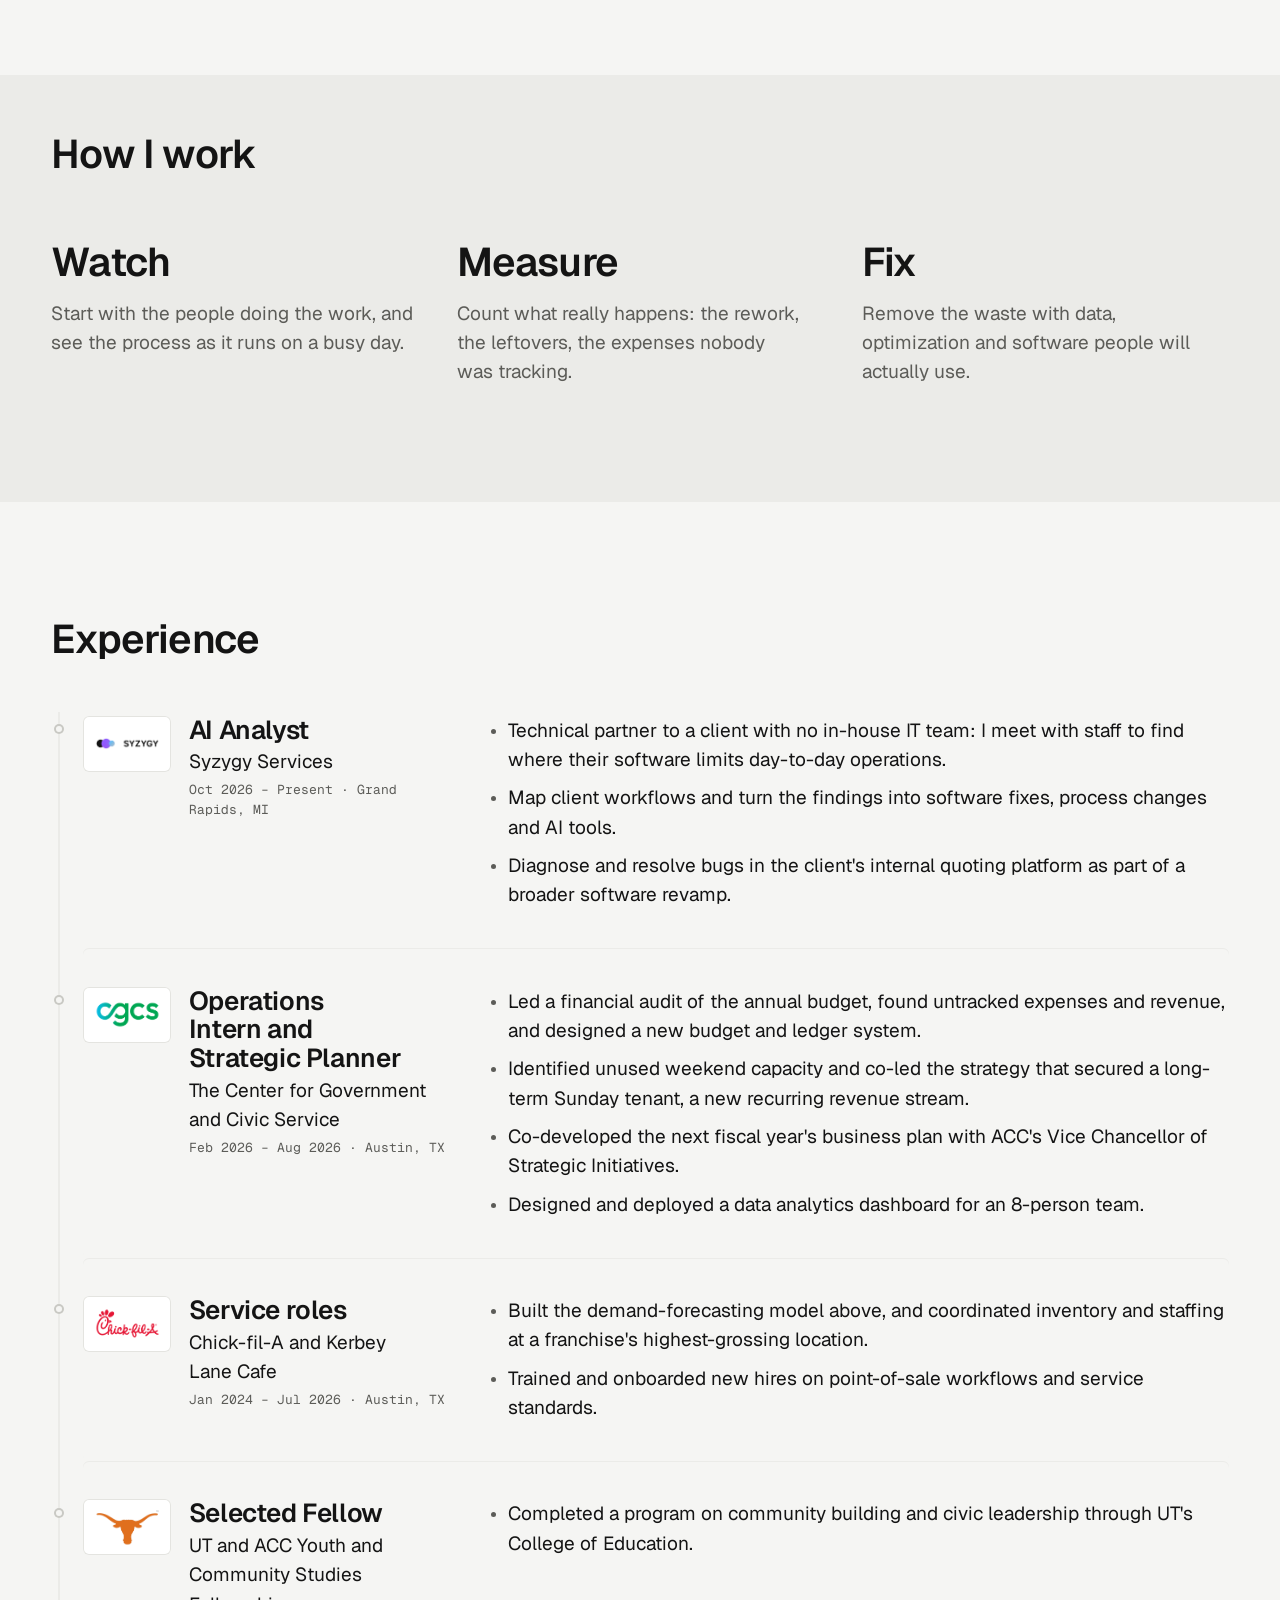
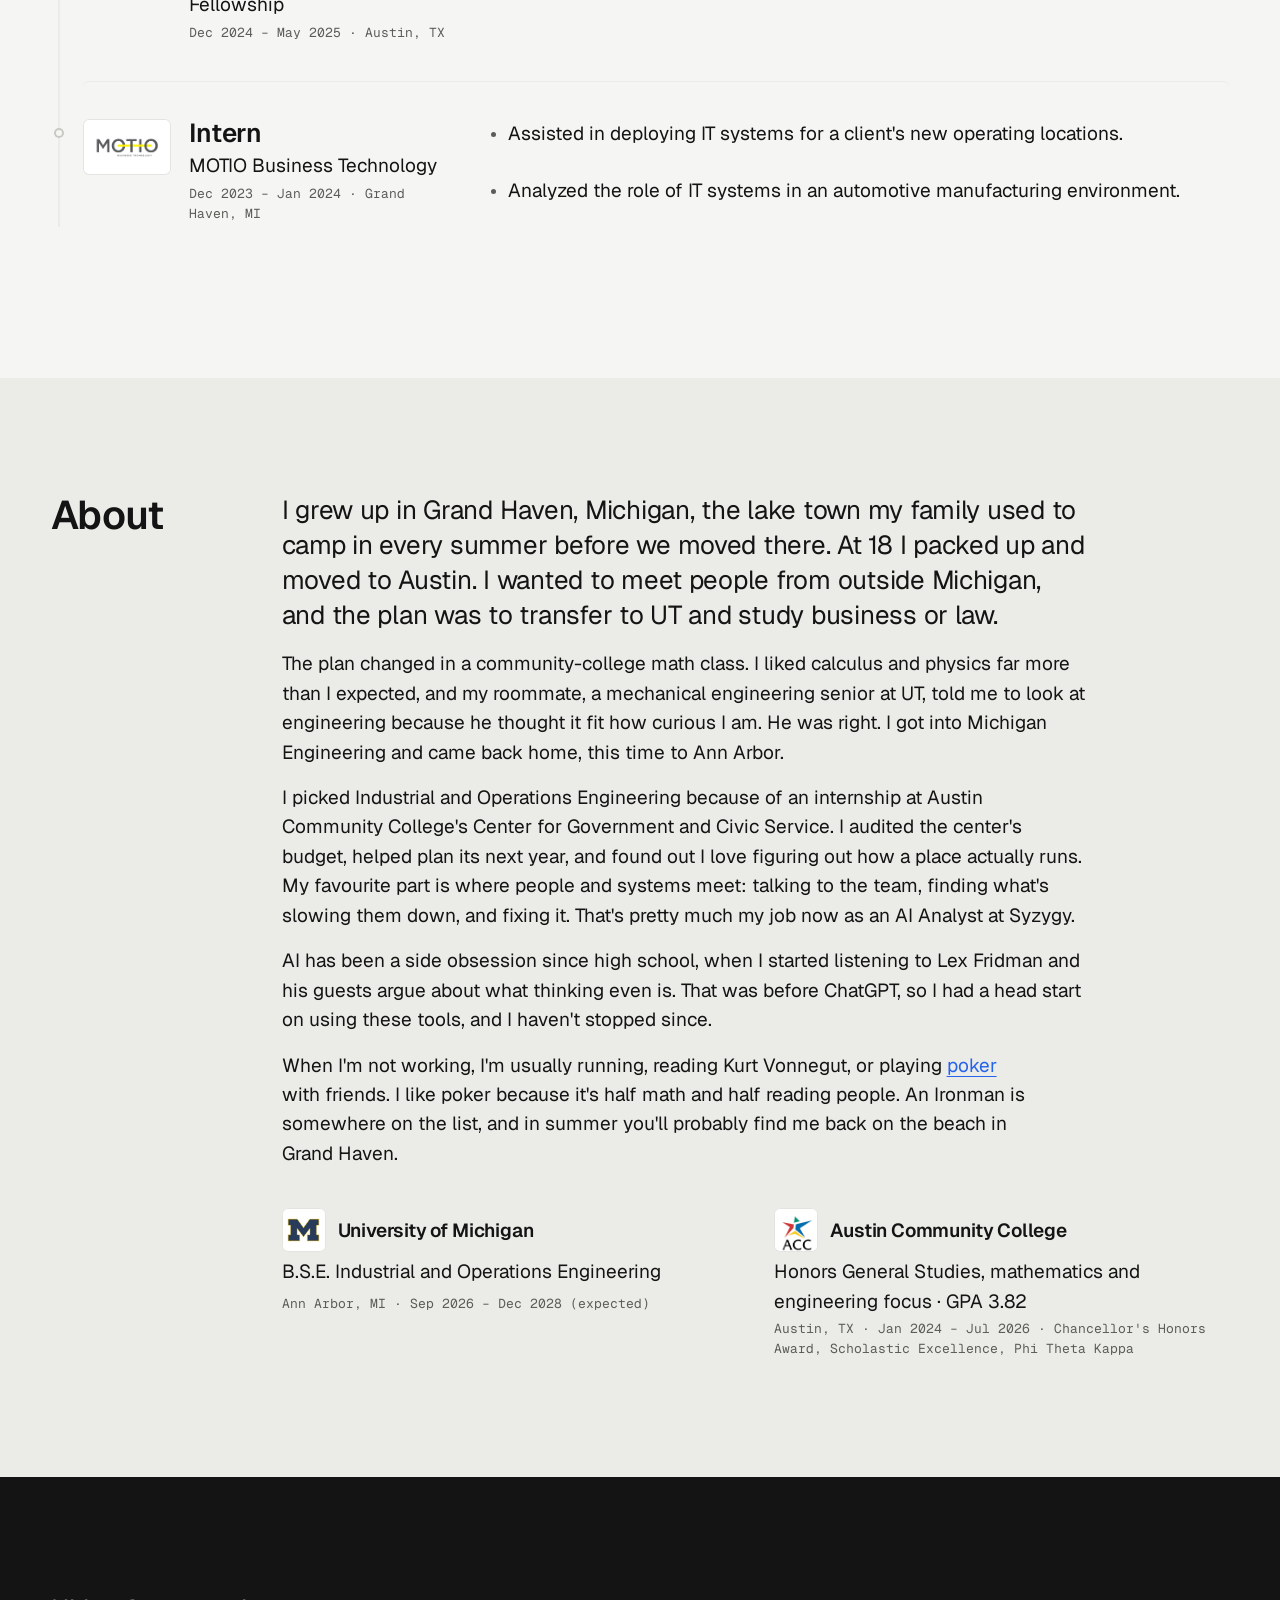
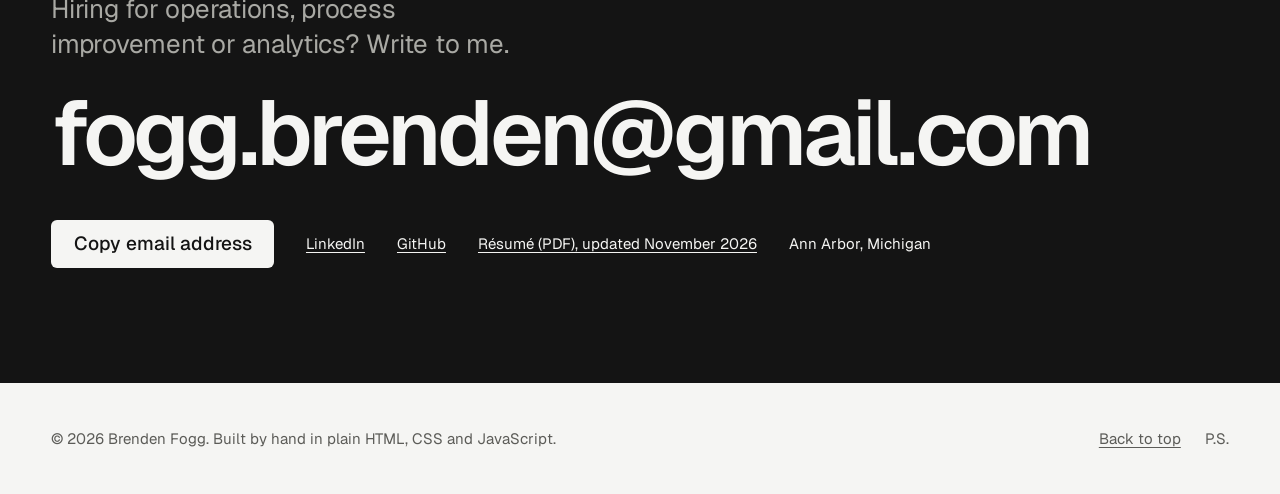
==== commit a1f7530a: "Add the 3D Block M, a poker game, logos and quieter texture - A Block M modelled in Blender sits bes" ====
--- a/index.html
+++ b/index.html
@@ -39,7 +39,12 @@
 <main id="main">
 
   <section class="hero wrap" id="top">
-    <h1 class="hero__name">Brenden Fogg</h1>
+    <div class="hero__title">
+      <h1 class="hero__name">Brenden Fogg</h1>
+    </div>
+    <div class="block-m" data-block-m data-src="assets/3d/block-m.glb">
+      <img class="block-m__fallback" src="assets/logos/michigan.png" width="417" height="315" alt="University of Michigan Block M">
+    </div>
     <div class="hero__text">
       <p class="hero__role">Industrial and Operations Engineering at the University of Michigan (B.S.E. expected Dec 2028). AI Analyst at Syzygy Services.</p>
       <p class="hero__statement">I find the gap between how work is supposed to run and how it actually runs, then close it with data and software. Looking for roles in operations, process improvement and analytics.</p>
@@ -59,13 +64,13 @@
     <div class="wrap split">
       <h2 class="heading" data-r>Skills</h2>
       <dl class="skills__list">
-        <div class="skills__tools" data-r><dt>Tools</dt><dd><ul><li>Excel</li><li>R</li><li>MATLAB</li><li>Mathematica</li><li>Rust</li><li>JavaScript</li><li>Python (basic)</li><li>SQLite</li><li>Whisper</li><li>Claude API</li></ul></dd></div>
-        <div data-r><dt>Process improvement</dt><dd>Map how work really flows, find the waste, and turn findings into process changes and software fixes. Client workflows at Syzygy.</dd></div>
-        <div data-r><dt>Forecasting and modeling</dt><dd>Built a multivariable demand model that cut waste by over 50%.</dd></div>
-        <div data-r><dt>Financial analysis</dt><dd>Audited an annual budget, found untracked expenses and revenue, and designed the new ledger system.</dd></div>
-        <div data-r><dt>Data and dashboards</dt><dd>Excel (financial modeling, pivot tables, reconciliation), and an analytics dashboard used by a team of eight.</dd></div>
-        <div data-r><dt>Applied AI</dt><dd>Speech recognition with Whisper, the Claude API, and evaluation on held-out test sets.</dd></div>
-        <div data-r><dt>Working with people</dt><dd>Interviewing staff, co-writing a business plan with a vice chancellor, training new hires.</dd></div>
+        <div class="skills__tools" data-r><dt>Tools</dt><dd><ul><li>Excel</li><li>R</li><li>MATLAB</li><li>Mathematica</li><li><a class="chip" href="#order-check" data-targets="order-check">Rust</a></li><li><a class="chip" href="#command-hub" data-targets="command-hub">JavaScript</a></li><li>Python (basic)</li><li><a class="chip" href="#order-check" data-targets="order-check">SQLite</a></li><li><a class="chip" href="#order-check" data-targets="order-check">Whisper</a></li><li><a class="chip" href="#command-hub" data-targets="command-hub">Claude API</a></li></ul></dd></div>
+        <div class="skill" data-r data-targets="xp-syzygy xp-cgcs"><dt>Process improvement</dt><dd>Map how work really flows, find the waste, and turn findings into process changes and software fixes. Client workflows at Syzygy.<span class="skill__seen">Seen in <a href="#xp-syzygy">Syzygy Services</a>, <a href="#xp-cgcs">CGCS internship</a></span></dd></div>
+        <div class="skill" data-r data-targets="forecast"><dt>Forecasting and modeling</dt><dd>Built a multivariable demand model that cut waste by over 50%.<span class="skill__seen">Seen in <a href="#forecast">Demand forecast</a></span></dd></div>
+        <div class="skill" data-r data-targets="xp-cgcs command-hub"><dt>Financial analysis</dt><dd>Audited an annual budget, found untracked expenses and revenue, and designed the new ledger system.<span class="skill__seen">Seen in <a href="#xp-cgcs">CGCS internship</a>, <a href="#command-hub">Command Hub</a></span></dd></div>
+        <div class="skill" data-r data-targets="command-hub xp-cgcs"><dt>Data and dashboards</dt><dd>Excel (financial modeling, pivot tables, reconciliation), and an analytics dashboard used by a team of eight.<span class="skill__seen">Seen in <a href="#command-hub">Command Hub</a>, <a href="#xp-cgcs">CGCS internship</a></span></dd></div>
+        <div class="skill" data-r data-targets="order-check command-hub xp-syzygy"><dt>Applied AI</dt><dd>Speech recognition with Whisper, the Claude API, and evaluation on held-out test sets.<span class="skill__seen">Seen in <a href="#order-check">Order Check</a>, <a href="#command-hub">Command Hub</a>, <a href="#xp-syzygy">Syzygy Services</a></span></dd></div>
+        <div class="skill" data-r data-targets="xp-syzygy xp-cgcs xp-service"><dt>Working with people</dt><dd>Interviewing staff, co-writing a business plan with a vice chancellor, training new hires.<span class="skill__seen">Seen in <a href="#xp-syzygy">Syzygy Services</a>, <a href="#xp-cgcs">CGCS internship</a>, <a href="#xp-service">Service roles</a></span></dd></div>
       </dl>
     </div>
   </section>
@@ -132,8 +137,10 @@
   <section class="xp wrap" id="experience">
     <h2 class="heading" data-r>Experience</h2>
     <ol class="xp__rows">
-      <li class="xp__row" data-r>
-        <div class="xp__head">
+      <li class="xp__track" aria-hidden="true"><span class="xp__fill"></span></li>
+      <li class="xp__row" id="xp-syzygy" data-r>
+        <div class="xp__head">
+          <span class="xp__logo"><img src="assets/logos/syzygy.png" width="288" height="70" alt="Syzygy Services logo" loading="lazy" decoding="async"></span>
           <h3>AI Analyst</h3>
           <p>Syzygy Services</p>
           <p class="meta">Oct 2026 – Present · Grand Rapids, MI</p>
@@ -144,8 +151,9 @@
           <li>Diagnose and resolve bugs in the client's internal quoting platform as part of a broader software revamp.</li>
         </ul>
       </li>
-      <li class="xp__row" data-r>
-        <div class="xp__head">
+      <li class="xp__row" id="xp-cgcs" data-r>
+        <div class="xp__head">
+          <span class="xp__logo"><img src="assets/logos/cgcs.png" width="640" height="285" alt="Center for Government and Civic Service logo" loading="lazy" decoding="async"></span>
           <h3>Operations Intern and Strategic Planner</h3>
           <p>The Center for Government and Civic Service</p>
           <p class="meta">Feb 2026 – Aug 2026 · Austin, TX</p>
@@ -157,8 +165,21 @@
           <li>Designed and deployed a data analytics dashboard for an 8-person team.</li>
         </ul>
       </li>
-      <li class="xp__row" data-r>
-        <div class="xp__head">
+      <li class="xp__row" id="xp-service" data-r>
+        <div class="xp__head">
+          <span class="xp__logo"><img src="assets/logos/chick-fil-a.png" width="627" height="320" alt="Chick-fil-A logo" loading="lazy" decoding="async"></span>
+          <h3>Service roles</h3>
+          <p>Chick-fil-A and Kerbey Lane Cafe</p>
+          <p class="meta">Jan 2024 – Jul 2026 · Austin, TX</p>
+        </div>
+        <ul>
+          <li>Built the demand-forecasting model above, and coordinated inventory and staffing at a franchise's highest-grossing location.</li>
+          <li>Trained and onboarded new hires on point-of-sale workflows and service standards.</li>
+        </ul>
+      </li>
+      <li class="xp__row" id="xp-fellow" data-r>
+        <div class="xp__head">
+          <span class="xp__logo"><img src="assets/logos/texas.png" width="322" height="192" alt="University of Texas at Austin logo" loading="lazy" decoding="async"></span>
           <h3>Selected Fellow</h3>
           <p>UT and ACC Youth and Community Studies Fellowship</p>
           <p class="meta">Dec 2024 – May 2025 · Austin, TX</p>
@@ -167,8 +188,9 @@
           <li>Completed a program on community building and civic leadership through UT's College of Education.</li>
         </ul>
       </li>
-      <li class="xp__row" data-r>
-        <div class="xp__head">
+      <li class="xp__row" id="xp-motio" data-r>
+        <div class="xp__head">
+          <span class="xp__logo"><img src="assets/logos/motio.png" width="640" height="225" alt="MOTIO Business Technology logo" loading="lazy" decoding="async"></span>
           <h3>Intern</h3>
           <p>MOTIO Business Technology</p>
           <p class="meta">Dec 2023 – Jan 2024 · Grand Haven, MI</p>
@@ -176,17 +198,6 @@
         <ul>
           <li>Assisted in deploying IT systems for a client's new operating locations.</li>
           <li>Analyzed the role of IT systems in an automotive manufacturing environment.</li>
-        </ul>
-      </li>
-      <li class="xp__row" data-r>
-        <div class="xp__head">
-          <h3>Service roles</h3>
-          <p>Chick-fil-A and Kerbey Lane Cafe</p>
-          <p class="meta">Jan 2024 – Jul 2026 · Austin, TX</p>
-        </div>
-        <ul>
-          <li>Built the demand-forecasting model above, and coordinated inventory and staffing at a franchise's highest-grossing location.</li>
-          <li>Trained and onboarded new hires on point-of-sale workflows and service standards.</li>
         </ul>
       </li>
     </ol>
@@ -201,15 +212,15 @@
           <p data-r>The plan changed in a community-college math class. I liked calculus and physics far more than I expected, and my roommate, a mechanical engineering senior at UT, told me to look at engineering because he thought it fit how curious I am. He was right. I got into Michigan Engineering and came back home, this time to Ann Arbor.</p>
           <p data-r>I picked Industrial and Operations Engineering because of an internship at Austin Community College's Center for Government and Civic Service. I audited the center's budget, helped plan its next year, and found out I love figuring out how a place actually runs. My favourite part is where people and systems meet: talking to the team, finding what's slowing them down, and fixing it. That's pretty much my job now as an AI Analyst at Syzygy.</p>
           <p data-r>AI has been a side obsession since high school, when I started listening to Lex Fridman and his guests argue about what thinking even is. That was before ChatGPT, so I had a head start on using these tools, and I haven't stopped since.</p>
-          <p data-r>When I'm not working, I'm usually running, reading Kurt Vonnegut, or playing poker with friends. I like poker because it's half math and half reading people. An Ironman is somewhere on the list, and in summer you'll probably find me back on the beach in Grand Haven.</p>
+          <p data-r>When I'm not working, I'm usually running, reading Kurt Vonnegut, or playing <span class="poker-word" data-poker>poker</span> with friends. I like poker because it's half math and half reading people. An Ironman is somewhere on the list, and in summer you'll probably find me back on the beach in Grand Haven.</p>
         </div>
         <dl class="school">
           <div data-r>
-            <dt>University of Michigan</dt>
+            <dt><span class="school__logo"><img src="assets/logos/michigan.png" width="417" height="315" alt="University of Michigan logo" loading="lazy" decoding="async"></span>University of Michigan</dt>
             <dd>B.S.E. Industrial and Operations Engineering<br><span class="meta">Ann Arbor, MI · Sep 2026 – Dec 2028 (expected)</span></dd>
           </div>
           <div data-r>
-            <dt>Austin Community College</dt>
+            <dt><span class="school__logo"><img src="assets/logos/acc.png" width="151" height="172" alt="Austin Community College logo" loading="lazy" decoding="async"></span>Austin Community College</dt>
             <dd>Honors General Studies, mathematics and engineering focus · GPA 3.82<br><span class="meta">Austin, TX · Jan 2024 – Jul 2026 · Chancellor's Honors Award, Scholastic Excellence, Phi Theta Kappa</span></dd>
           </div>
         </dl>
@@ -238,5 +249,6 @@
 </footer>
 
 <script src="js/site.js" defer></script>
+<script src="js/block-m.js" defer></script>
 </body>
 </html>
--- a/css/site.css
+++ b/css/site.css
@@ -80,7 +80,8 @@
 
 /* ---------- hero ---------- */
 .hero { display: grid; grid-template-columns: minmax(0, 1fr); grid-template-areas: "name" "text" "results"; column-gap: var(--gutter); row-gap: clamp(1.5rem, 3vw, 2.5rem); padding-top: clamp(1.5rem, 4vw, 3.5rem); padding-bottom: var(--section); }
-.hero__name { grid-area: name; font-size: var(--step-display); letter-spacing: -0.045em; line-height: 0.95; margin-left: -0.04em; }
+.hero__title { grid-area: name; display: flex; align-items: center; gap: clamp(0.5rem, 2vw, 1.75rem); }
+.hero__name { font-size: var(--step-display); letter-spacing: -0.045em; line-height: 0.95; margin-left: -0.04em; }
 .hero__text { grid-area: text; }
 .hero__role { font-size: var(--step-lead); line-height: 1.3; letter-spacing: -0.01em; max-width: 34ch; }
 .hero__statement { margin-top: 1rem; color: var(--muted); max-width: 60ch; }
@@ -207,7 +208,8 @@
 
 /* section headings are quiet labels; project and role titles carry the weight */
 .approach__steps h3 { font-size: var(--step-head); letter-spacing: -0.02em; line-height: 1.1; }
-.approach__steps { margin-top: 1.5rem; }
+.approach__steps { margin-top: clamp(2.5rem, 5vw, 4rem); }
+.approach { padding-top: clamp(2.5rem, 4.5vw, 4rem); }
 
 
 .skills__tools { grid-column: 1 / -1; }
@@ -232,6 +234,39 @@
 .rush__line.is-picked { background: var(--ink); color: var(--bg); }
 @media (pointer: coarse) { .rush__line kbd, .rush__keys { display: none; } }
 .rush__line.is-empty { visibility: hidden; }
+
+/* ---------- paper grain: a faint, still noise over the whole page ---------- */
+body::before { content: ""; position: fixed; inset: 0; z-index: 30; pointer-events: none; opacity: 0.07; mix-blend-mode: multiply; background-image: url("data:image/svg+xml,%3Csvg xmlns='http://www.w3.org/2000/svg' width='180' height='180'%3E%3Cfilter id='n'%3E%3CfeTurbulence type='fractalNoise' baseFrequency='0.85' numOctaves='3' stitchTiles='stitch'/%3E%3CfeColorMatrix values='0 0 0 0 0  0 0 0 0 0  0 0 0 0 0  0 0 0 0.9 0'/%3E%3C/filter%3E%3Crect width='180' height='180' filter='url(%23n)'/%3E%3C/svg%3E"); }
+
+/* ---------- skills point to the work behind them ---------- */
+.skill__seen { display: block; margin-top: 0.4rem; font-size: 0.8125rem; color: var(--muted); }
+.skill__seen a { color: var(--ink); text-decoration: underline; text-decoration-color: #c4c4bf; text-underline-offset: 0.2em; transition: color 160ms, text-decoration-color 160ms; }
+.skill__seen a:hover { color: var(--accent); text-decoration-color: currentColor; }
+.skill { position: relative; padding: 0.75rem 0.9rem; margin: -0.75rem -0.9rem; border-radius: var(--radius); transition: background-color 200ms; }
+.skill.is-active { background: var(--bg); }
+.skill.is-active dt { color: var(--accent); }
+.chip { display: inline-block; color: inherit; text-decoration: none; box-shadow: inset 0 -1px 0 #c4c4bf; transition: color 160ms, box-shadow 160ms; }
+.chip:hover, .chip:focus-visible { color: var(--accent); box-shadow: inset 0 -1px 0 currentColor; }
+.project, .xp__row { transition: box-shadow 240ms, background-color 240ms; border-radius: var(--radius); }
+.is-match { box-shadow: 0 0 0 2px var(--accent); }
+.project:target, .xp__row:target { animation: found 1.8s var(--ease-out) 1; }
+@keyframes found { 0%, 35% { box-shadow: 0 0 0 2px var(--accent); background-color: #e9ecf5; } 100% { box-shadow: 0 0 0 2px transparent; background-color: transparent; } }
+.project--plain:target { animation-name: found-plain; }
+@keyframes found-plain { 0%, 35% { box-shadow: 0 0 0 2px var(--accent); } 100% { box-shadow: 0 0 0 2px transparent; } }
+
+/* ---------- experience: a timeline that fills as you read ---------- */
+.xp__rows { position: relative; padding-left: 2rem; }
+.xp__track { position: absolute; left: 0.4rem; top: 2.2rem; bottom: 2.2rem; width: 2px; background: var(--surface); padding: 0; }
+.xp__track::before { display: none; }
+.xp__fill { position: absolute; inset: 0; background: var(--accent); transform-origin: 50% 0; transform: scaleY(var(--fill, 1)); }
+.xp__row { position: relative; }
+.xp__row > .xp__head::before { content: ""; position: absolute; left: calc(-2rem + 0.4rem - 4px); top: clamp(1.5rem, 3vw, 2.5rem); margin-top: 0.45em; width: 10px; height: 10px; border-radius: 50%; background: var(--bg); box-shadow: inset 0 0 0 2px #c9c9c4; transition: background-color 300ms, box-shadow 300ms; }
+.xp__row.is-reached > .xp__head::before { background: var(--accent); box-shadow: inset 0 0 0 2px var(--accent); }
+
+/* ---------- the poker word ---------- */
+.poker-link, .poker-word { font: inherit; color: #2563eb; text-decoration: underline; text-decoration-thickness: 1px; text-underline-offset: 0.2em; cursor: pointer; transition: color 160ms; }
+.poker-link:hover, .poker-link:focus-visible { color: var(--accent); }
+
 
 /* ---------- small screens ---------- */
 @media (max-width: 60rem) {
@@ -248,6 +283,9 @@
 
   .hero__results { grid-template-columns: minmax(0, 1fr); gap: 1.5rem; }
   .hero__results li { grid-template-columns: 7rem minmax(0, 1fr); align-items: baseline; }
+  .xp__rows { padding-left: 1.5rem; }
+  .xp__track { left: 0.2rem; }
+  .xp__row > .xp__head::before { left: calc(-1.5rem + 0.2rem - 4px); }
 
   .split, .project, .project--plain, .xp__row { grid-template-columns: minmax(0, 1fr); }
   .project--flip .project__shot { order: 0; }
@@ -265,3 +303,33 @@
 
 @media (max-width: 60rem) and (orientation: portrait) { .rush__play { grid-template-columns: 1fr; } }
 @media (max-height: 34rem) { .rush__in { gap: 0.5rem; } .rush__said { font-size: 1.125rem; min-height: 0; } .rush__line { min-height: 2.75rem; font-size: 1rem; } }
+
+/* ---------- logos beside experience and education ---------- */
+.xp__head { display: grid; grid-template-columns: 5.5rem minmax(0, 1fr); column-gap: 1.1rem; align-content: start; }
+.xp__head > :not(.xp__logo) { grid-column: 2; }
+.xp__logo { grid-column: 1; grid-row: 1 / span 3; align-self: start; width: 5.5rem; height: 3.5rem; display: grid; place-items: center; padding: 0.5rem 0.6rem; background: #fff; border-radius: var(--radius); box-shadow: inset 0 0 0 1px #e4e4e0; }
+.xp__logo img { width: 100%; height: 100%; object-fit: contain; }
+.xp__head > p:first-of-type { margin-top: 0.2rem; }
+.school dt { display: flex; align-items: center; gap: 0.75rem; min-height: 2.75rem; }
+.school__logo { flex: none; width: 2.75rem; height: 2.75rem; display: grid; place-items: center; padding: 0.3rem; background: #fff; border-radius: var(--radius); box-shadow: inset 0 0 0 1px #e4e4e0; }
+.school__logo img { width: 100%; height: 100%; object-fit: contain; }
+@media (max-width: 40rem) {
+  .xp__head { grid-template-columns: 4.25rem minmax(0, 1fr); column-gap: 0.9rem; }
+  .xp__logo { width: 4.25rem; height: 2.75rem; padding: 0.35rem 0.45rem; }
+}
+
+/* ---------- the 3D Block M: desktop only, placed by hand with the ?place tool on 2026-11-17 ----------
+   Saved at a 1651px-wide screen: 413px across, 12px above the top of the hero, 28px in from its right edge.
+   On narrower desktops it shrinks to the room the one-line name leaves. Hidden below 60rem. */
+.block-m { display: none; }
+@media (min-width: 60.0625rem) {
+  .hero { position: relative; --m-w: clamp(14rem, calc(min(100vw, 90rem) - 2 * var(--margin) - var(--step-display) * 6.15 - var(--gutter) + 2.25rem), 25.8rem); }
+  /* keep the intro clear of the M: it reaches 1.75rem in from the hero's outer edge */
+  .hero__text { max-width: calc(100% - var(--m-w) + var(--margin) - 1.75rem - 1.5rem); }
+  .block-m { display: block; position: absolute; top: -0.75rem; right: 1.75rem; width: var(--m-w); aspect-ratio: 1; z-index: 1; touch-action: pan-y; cursor: grab; -webkit-tap-highlight-color: transparent; }
+  .block-m.is-grabbing { cursor: grabbing; }
+  .block-m__fallback { position: absolute; inset: 22% 14%; width: 72%; height: auto; }
+  .block-m.is-live .block-m__fallback { display: none; }
+  .block-m__canvas { position: absolute; inset: 0; width: 100%; height: 100%; display: block; outline: none; border-radius: 50%; }
+  .block-m__canvas:focus-visible { box-shadow: 0 0 0 2px var(--accent); }
+}
